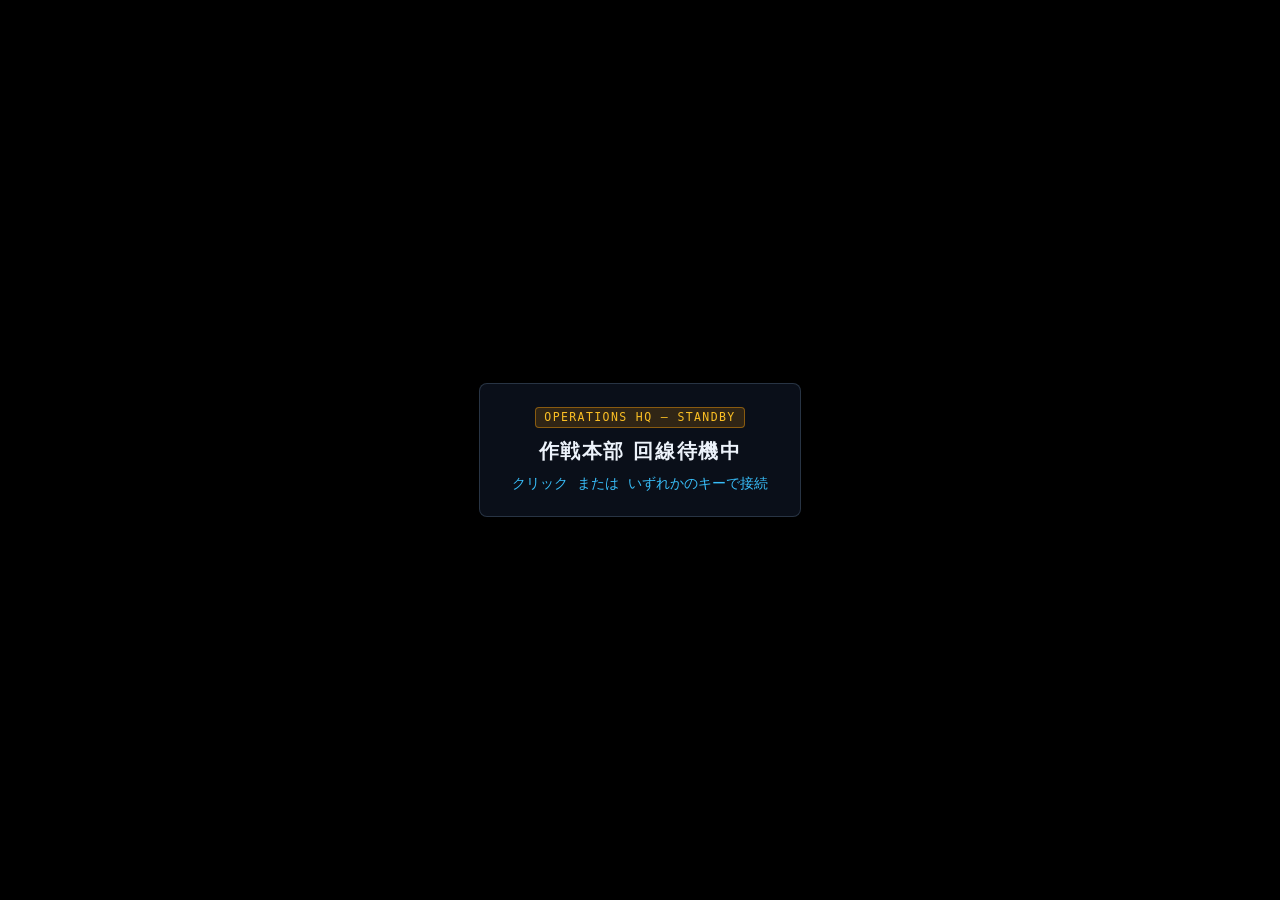
==== index.html @ 7e0dd16c "勲章の授与を惑星選択への割り込みに変更。作戦結果から勲章表示を外して総合評価をスコアのみにし、作戦完了後に戻った惑星選択で勲章授与の案内（大きな勲章・光の筋・ファンファーレ、初受章／最高評価の更新）を" ====
<!DOCTYPE html>
<html lang="ja">
<head>
  <meta charset="utf-8">
  <meta name="viewport" content="width=device-width, initial-scale=1.0, viewport-fit=cover, interactive-widget=resizes-content">
  <meta name="theme-color" content="#070b14">
  <meta name="mobile-web-app-capable" content="yes">
  <meta name="apple-mobile-web-app-capable" content="yes">
  <meta name="apple-mobile-web-app-status-bar-style" content="black-translucent">
  <meta name="apple-mobile-web-app-title" content="PLANET PANZER">
  <!-- Home-screen install: launches fullscreen + landscape (Android); no Safari bars on iPhone -->
  <link rel="manifest" href="manifest.webmanifest">
  <link rel="icon" href="icons/icon.svg" type="image/svg+xml">
  <link rel="apple-touch-icon" href="icons/apple-touch-icon.png">
  <title>PLANET PANZER — 2D惑星戦車バトル</title>
  <!-- order matters (later files win on equal specificity) -->
  <link rel="stylesheet" href="css/base.css">
  <link rel="stylesheet" href="css/overlays.css">
  <link rel="stylesheet" href="css/radio.css">
  <link rel="stylesheet" href="css/hud.css">
  <link rel="stylesheet" href="css/dialogs.css">
  <link rel="stylesheet" href="css/hudframe.css">
  <link rel="stylesheet" href="css/briefing.css">
  <link rel="stylesheet" href="css/sortieselect.css">
  <link rel="stylesheet" href="css/medal.css">
  <link rel="stylesheet" href="css/medalAward.css">
  <link rel="stylesheet" href="css/results.css">
  <link rel="stylesheet" href="css/depot.css">
  <link rel="stylesheet" href="css/tuning.css">
  <link rel="stylesheet" href="css/hqbackdrop.css">
  <!-- phones: on-screen controls + compact HUD / dialogs (last: overrides the rules above) -->
  <link rel="stylesheet" href="css/touch.css">
  <!-- shared helpers & data first: every later script reads them at load time -->
  <script src="js/util.js" defer></script>
  <script src="js/game/quality.js" defer></script>
  <script src="js/typewriter.js" defer></script>
  <script src="js/mioCall.js" defer></script>
  <script src="js/data/enemies.js" defer></script>
  <script src="js/data/tuning.js" defer></script>
  <script src="js/data/operations.js" defer></script>
  <script src="js/data/equipment.js" defer></script>
  <script src="js/audio.js" defer></script>
  <script src="js/bgm.js" defer></script>
  <script src="js/planet/planet.js" defer></script>
  <script src="js/planet/terrain.js" defer></script>
  <script src="js/planet/ground.js" defer></script>
  <script src="js/planet/sky.js" defer></script>
  <script src="js/planet/night.js" defer></script>
  <script src="js/planet/props.js" defer></script>
  <script src="js/planet/hq.js" defer></script>
  <script src="js/planet/zones.js" defer></script>
  <script src="js/planet/weather.js" defer></script>
  <script src="js/tank.js" defer></script>
  <script src="js/combat/combat.js" defer></script>
  <script src="js/combat/bases.js" defer></script>
  <script src="js/combat/weapons.js" defer></script>
  <script src="js/combat/enemyAI.js" defer></script>
  <script src="js/combat/effects.js" defer></script>
  <script src="js/combat/ice.js" defer></script>
  <script src="js/combat/city.js" defer></script>
  <script src="js/squad.js" defer></script>
  <script src="js/hudframe.js" defer></script>
  <script src="js/radio.js" defer></script>
  <script src="js/tuning.js" defer></script>
  <script src="js/tuningPanel.js" defer></script>
  <script src="js/loadout.js" defer></script>
  <script src="js/loadoutPanel.js" defer></script>
  <script src="js/depot.js" defer></script>
  <script src="js/tacticalMap.js" defer></script>
  <script src="js/hqBackdrop.js" defer></script>
  <script src="js/planetGlobe.js" defer></script>
  <script src="js/sortieSelect.js" defer></script>
  <script src="js/planetSelect.js" defer></script>
  <script src="js/medal.js" defer></script>
  <script src="js/medalAward.js" defer></script>
  <script src="js/campaign.js" defer></script>
  <script src="js/operationSelect.js" defer></script>
  <script src="js/briefing.js" defer></script>
  <script src="js/results.js" defer></script>
  <!-- the running game (js/game/) and its entry point -->
  <script src="js/game/fortIcon.js" defer></script>
  <script src="js/game/hqIcon.js" defer></script>
  <script src="js/game/input.js" defer></script>
  <script src="js/game/controls.js" defer></script>
  <script src="js/game/touchControls.js" defer></script>
  <script src="js/game/hazards.js" defer></script>
  <script src="js/game/mission.js" defer></script>
  <script src="js/game/hud.js" defer></script>
  <script src="js/game/radar.js" defer></script>
  <script src="js/game/render.js" defer></script>
  <script src="js/main.js" defer></script>
</head>
<body>
  <main class="game-viewport">
    <canvas id="game-canvas" aria-label="惑星戦車バトル 見下ろし2Dフィールド"></canvas>

    <!-- Damage / Low HP Screen Vignette -->
    <div id="damage-vignette" class="damage-vignette" aria-hidden="true"></div>

    <!-- Off-screen enemy directional indicators -->
    <div id="target-indicators" class="target-indicators" aria-hidden="true"></div>

    <!-- Top Tactical HUD -->
    <header class="hud-top">
      <!-- Top-left column: operation window with HP under it -->
      <div class="hud-top-left">
      <div class="hud-panel hud-mission">
        <div class="hud-title-row">
          <strong id="hud-objective">—</strong>
        </div>
        <div id="hud-goals" class="hud-goals"></div>
        <div class="hud-sub-row">
          <strong id="hud-clock" class="tabular-num">DAY 1 07:00</strong>
        </div>
        <div class="hud-sub-row">
          <span>小隊 <strong id="hud-squad" class="tabular-num">5/5</strong></span>
        </div>
        <div class="hud-sub-row">
          <span>座標 <strong id="hud-coords" class="tabular-num">X: 1200 / Y: 1200</strong></span>
        </div>
      </div>

      <div class="hud-panel hud-vital">
        <div class="stat-meter">
          <div class="meter-label">
            <span>車体装甲 (HP)</span>
            <strong id="hud-hp-text" class="tabular-num">120 / 120</strong>
          </div>
          <div class="meter-track">
            <div id="hud-hp-fill" class="meter-fill hp-fill"></div>
          </div>
        </div>
      </div>
      </div>

      <!-- Top-right column: resources/actions with the controls guide below -->
      <div class="hud-top-right">
      <div class="hud-panel hud-resources">
        <div class="scrap-display">
          <span class="scrap-icon" aria-hidden="true">⚙</span>
          <div>
            <div class="scrap-label">スクラップ</div>
            <strong id="hud-scrap" class="scrap-value tabular-num">0</strong>
          </div>
        </div>
        <div class="hud-actions">
          <button id="btn-control-mode" type="button" class="btn-hud" aria-pressed="false" title="操縦モード切替 (C)">
            🎮<span class="btn-label"> 戦車操縦</span> <kbd>C</kbd>
          </button>
          <button id="btn-mute" type="button" class="btn-hud" aria-pressed="false" title="音声オン/オフ (M)">
            🔊<span class="btn-label"> 音声</span>
          </button>
          <button id="btn-fullscreen" type="button" class="btn-hud" aria-pressed="false" title="全画面表示" aria-label="全画面表示" hidden>
            ⛶
          </button>
        </div>
      </div>

      <div class="hud-panel hud-controls-hint" aria-label="操作ガイド">
        <div id="hud-move-hint"><kbd>W</kbd><kbd>S</kbd> 前後進 / <kbd>A</kbd><kbd>D</kbd> 超信地旋回</div>
        <div><kbd>C</kbd> 操縦モード切替</div>
        <div><kbd>マウス</kbd> 360° 砲塔照準</div>
      </div>
      </div>
    </header>

    <!-- Boss Health Bar (hidden unless Boss active) -->
    <section id="boss-banner" class="boss-banner" hidden aria-live="polite">
      <div class="boss-title">⚠ PLANETARY DREADNOUGHT</div>
      <div class="meter-track boss-track">
        <div id="boss-hp-fill" class="meter-fill boss-fill"></div>
      </div>
    </section>

    <!-- Hold-the-area objective (hidden unless one is running) -->
    <section id="hold-banner" class="hold-banner" hidden aria-live="polite">
      <div id="hold-text" class="hold-title">封鎖中</div>
      <div class="meter-track hold-track">
        <div id="hold-fill" class="meter-fill hold-fill"></div>
      </div>
    </section>

    <!-- HQ operator radio: every on-screen report, typed out at upper centre by js/radio.js -->
    <section id="radio-panel" class="radio-panel has-hud-frame" aria-label="オペレーター無線">
      <div class="hud-frame" aria-hidden="true">
        <span class="bf-scan"></span>
        <span class="bf-edge bf-top"></span>
        <span class="bf-edge bf-right"></span>
        <span class="bf-edge bf-bottom"></span>
        <span class="bf-edge bf-left"></span>
        <span class="bf-corner bf-tl"></span>
        <span class="bf-corner bf-tr"></span>
        <span class="bf-corner bf-br"></span>
        <span class="bf-corner bf-bl"></span>
      </div>
      <div class="radio-avatar hud-boot" style="--boot-i: 0" aria-hidden="true">
        <svg viewBox="0 0 40 40">
          <circle cx="20" cy="17" r="8" fill="currentColor"/>
          <path d="M7 39c1-8 6-12 13-12s12 4 13 12Z" fill="currentColor"/>
          <path d="M10 18a10 10 0 0 1 20 0" fill="none" stroke="#fde68a" stroke-width="2.4"/>
          <rect x="8" y="16" width="4" height="7" rx="1.5" fill="#fde68a"/>
          <rect x="28" y="16" width="4" height="7" rx="1.5" fill="#fde68a"/>
          <path d="M30 22c0 4-3 6-7 6" fill="none" stroke="#fde68a" stroke-width="1.8"/>
        </svg>
      </div>
      <div class="radio-body hud-boot" style="--boot-i: 1">
        <div class="radio-header">
          <span class="radio-callsign">HQ</span>
          <span class="radio-name">オペレーター ミオ</span>
          <span class="radio-lock" aria-hidden="true">操作ロック中</span>
          <span class="radio-signal" aria-hidden="true"><i></i><i></i><i></i></span>
        </div>
        <p class="radio-text" aria-hidden="true"></p>
        <span class="radio-sr sr-only" aria-live="polite"></span>
      </div>
    </section>


    <!-- Bottom Radar HUD -->
    <footer class="hud-bottom">
      <div class="hud-panel hud-radar">
        <canvas id="radar-canvas" width="136" height="136" aria-label="自機周辺レーダー（半径1200）"></canvas>
        <div class="radar-caption">LOCAL RADAR 1200</div>
      </div>
    </footer>

    <!-- Phones / tablets: on-screen stick + buttons (js/game/touchControls.js, css/touch.css) -->
    <div id="touch-controls" class="touch-controls" hidden>
      <div id="touch-stick-zone" class="touch-stick-zone" aria-label="移動スティック">
        <div id="touch-stick" class="touch-stick" aria-hidden="true">
          <div id="touch-stick-knob" class="touch-stick-knob"></div>
        </div>
      </div>
      <div class="touch-buttons">
        <button type="button" class="touch-btn touch-btn-fire" data-touch="fire" aria-label="主砲発射">主砲</button>
      </div>
    </div>

  </main>

  <!-- Start Briefing Modal -->
  <dialog id="start-dialog" class="game-dialog start-dialog" aria-labelledby="start-title">
    <div class="dialog-shell">
      <div class="dialog-badge">PLANETARY ARMORED CORPS</div>
      <h1 id="start-title" class="dialog-main-title">PLANET PANZER</h1>
      <p class="dialog-lead">
        奥行きに惑星の地平線が広がり、上下左右がシームレスに繋がる戦場を2D戦車で駆け抜けろ！<br>
        惑星ごとの作戦は段階制。目標を達成して作戦本部へ帰還すると、次の段階の作戦が解放される。
      </p>
      <div class="briefing-grid">
        <div class="briefing-card">
          <h2>操縦 &amp; 砲撃</h2>
          <ul>
            <li><kbd>W</kbd><kbd>S</kbd>：前後進 ／ <kbd>A</kbd><kbd>D</kbd>：キャタピラ旋回</li>
            <li><kbd>C</kbd>：操縦モード切替（戦車操縦 ／ 押した方向移動）</li>
            <li><kbd>マウス移動</kbd>：360° 砲塔照準・ターゲット追従</li>
            <li><kbd>左クリック</kbd> / <kbd>Space</kbd>：主砲発射</li>
          </ul>
        </div>
        <div class="briefing-card">
          <h2>惑星マップ &amp; 補給</h2>
          <ul>
            <li>マップは上下・左右すべてループ連結（無限周回）</li>
            <li>ジャンプ台に勢いよく進入すると空中に跳躍する</li>
            <li>惑星ザハル＝3段階の作戦（侵食 → 決戦 → 斬首）。砂嵐・エンジン過熱・砂煙・蜃気楼に注意</li>
            <li>惑星ヴェルグ＝3段階の作戦（侵食 → 斬首 → 決戦）。吹雪・凍った湖・低温・極夜に注意。熱源センサーが頼り</li>
            <li>惑星カストラ＝3段階の作戦（準備 → 決戦 → 安定化）。高架の砲台・マンホールから現れる歩兵・即席爆弾・燃料タンクの誘爆・スモッグに注意。民間の建物を壊すと住民の協力度が下がり、最後の段階でゲリラが増える。歩兵は戦車で轢ける</li>
            <li>戦車はブリーフィングの「車両調整」で、レーダーチャートにポイントを配分して調整する（自機・僚機）</li>
            <li>作戦を終えると、練度（車両調整ポイントが増える）・自機の損耗・残った僚機・スクラップが次の作戦へ持ち越される。ブリーフィングの「装備・整備」で修理・補充と、惑星ごとの装備（2枠）を選ぶ</li>
            <li>制圧した拠点の白旗まわりの円に入るたびに補給・僚機補充メニューが開く（補給はここでのみ）</li>
            <li>敵・クレート破壊でスクラップ＆修理キット回収</li>
            <li>最大5両の小隊で出撃：僚機は敵接近で自動散開・交戦し、平時は楔形隊列に戻る</li>
            <li>敵拠点（砦マーク）に近づくと待機車両が出撃する</li>
            <li>拠点を制圧すると、散らばったアイテムを全回収する</li>
          </ul>
        </div>
      </div>
      <form method="dialog" class="dialog-footer-actions">
        <button id="btn-start-mode" type="button" class="btn-hud" aria-pressed="false">
          🎮 操縦: 戦車操縦
        </button>
        <button id="btn-deploy" value="deploy" class="btn-primary-lg" autofocus>
          出撃する (DEPLOY TANK)
        </button>
      </form>
    </div>
  </dialog>

  <!-- Backdrop of the pre-sortie windows (js/hqBackdrop.js): operations room behind the sortie
       select, full-screen tactical map of the planet behind the briefing -->
  <div id="hq-backdrop" class="hq-backdrop" data-mode="room" aria-hidden="true">
    <canvas class="hq-bd-layer hq-bd-room"></canvas>
    <canvas class="hq-bd-layer hq-bd-map"></canvas>
    <div class="hq-bd-caption">
      <span id="hq-bd-planet" class="hq-bd-caption-planet"></span>
      <span id="hq-bd-op" class="hq-bd-caption-op"></span>
    </div>
  </div>

  <!-- First-load "click to connect" screen: the browser keeps audio muted until the first click /
       key press, so the sortie select (and its BGM) waits for one (js/sortieSelect.js).
       Shown from the first paint so the page starts on a black screen; hidden by JS if not needed. -->
  <div id="audio-gate" class="audio-gate" role="status">
    <div class="audio-gate-panel">
      <div class="dialog-badge">OPERATIONS HQ — STANDBY</div>
      <p class="audio-gate-title">作戦本部 回線待機中</p>
      <p class="audio-gate-hint">
        <span class="only-pointer">クリック または いずれかのキーで接続</span>
        <span class="only-touch">画面をタップして接続</span>
      </p>
    </div>
  </div>

  <!-- Phones are landscape-only: while one is held upright (menus included) everything waits behind
       this screen (js/game/touchControls.js). Above the "click to connect" screen and the dialogs. -->
  <div id="rotate-notice" class="rotate-notice" role="alert" hidden>
    <div class="rotate-notice-icon" aria-hidden="true">
      <svg viewBox="0 0 64 64">
        <rect x="20" y="8" width="24" height="44" rx="4" fill="none" stroke="currentColor" stroke-width="3"/>
        <path d="M50 40a16 16 0 0 1-12 14" fill="none" stroke="#fbbf24" stroke-width="3" stroke-linecap="round"/>
        <path d="M36 50l2 4.5 4.5-2" fill="none" stroke="#fbbf24" stroke-width="3" stroke-linecap="round" stroke-linejoin="round"/>
      </svg>
    </div>
    <p class="rotate-notice-title">端末を横向きにしてください</p>
    <p class="rotate-notice-hint">このゲームは横向き専用です。横にすると再開します。</p>
  </div>

  <!-- Sortie select ①: planet select (cards built by js/planetSelect.js, flow in js/sortieSelect.js) -->
  <dialog id="planet-dialog" class="game-dialog sortie-dialog has-hud-frame" aria-labelledby="planet-title">
    <div class="hud-frame" aria-hidden="true">
      <span class="bf-scan"></span>
      <span class="bf-edge bf-top"></span>
      <span class="bf-edge bf-right"></span>
      <span class="bf-edge bf-bottom"></span>
      <span class="bf-edge bf-left"></span>
      <span class="bf-corner bf-tl"></span>
      <span class="bf-corner bf-tr"></span>
      <span class="bf-corner bf-br"></span>
      <span class="bf-corner bf-bl"></span>
    </div>
    <div class="dialog-shell sortie-shell">
      <header class="sortie-header hud-boot" style="--boot-i: 0">
        <div>
          <div class="dialog-badge">OPERATIONS HQ — PLANET SELECT</div>
          <h2 id="planet-title" class="briefing-title">惑星選択</h2>
        </div>
      </header>

      <div class="sortie-body hud-boot" style="--boot-i: 1">
        <div id="planet-list" class="planet-list" aria-label="惑星一覧"></div>
      </div>

      <!-- Mio's call floats at the centre of the screen until clicked (js/mioCall.js) -->
      <span class="briefing-mio-sr sr-only" aria-live="polite"></span>
      <div class="briefing-mio-layer" hidden>
      <div class="briefing-mio briefing-mio-float" tabindex="-1" role="button" aria-label="ミオの連絡（クリックで閉じる）">
        <div class="radio-avatar" aria-hidden="true">
          <svg viewBox="0 0 40 40">
            <circle cx="20" cy="17" r="8" fill="currentColor"/>
            <path d="M7 39c1-8 6-12 13-12s12 4 13 12Z" fill="currentColor"/>
            <path d="M10 18a10 10 0 0 1 20 0" fill="none" stroke="#fde68a" stroke-width="2.4"/>
            <rect x="8" y="16" width="4" height="7" rx="1.5" fill="#fde68a"/>
            <rect x="28" y="16" width="4" height="7" rx="1.5" fill="#fde68a"/>
            <path d="M30 22c0 4-3 6-7 6" fill="none" stroke="#fde68a" stroke-width="1.8"/>
          </svg>
        </div>
        <div class="briefing-mio-body">
          <div class="radio-header">
            <span class="radio-callsign">HQ</span>
            <span class="radio-name">オペレーター ミオ</span>
          </div>
          <p class="briefing-mio-text" aria-hidden="true"></p>
          <p class="briefing-mio-hint" aria-hidden="true">クリックで閉じる ▼</p>
        </div>
      </div>
      </div>
    </div>
  </dialog>

  <!-- Sortie select ②: operations on the picked planet (js/operationSelect.js), then the briefing -->
  <dialog id="operation-dialog" class="game-dialog sortie-dialog has-hud-frame" aria-labelledby="operation-title">
    <div class="hud-frame" aria-hidden="true">
      <span class="bf-scan"></span>
      <span class="bf-edge bf-top"></span>
      <span class="bf-edge bf-right"></span>
      <span class="bf-edge bf-bottom"></span>
      <span class="bf-edge bf-left"></span>
      <span class="bf-corner bf-tl"></span>
      <span class="bf-corner bf-tr"></span>
      <span class="bf-corner bf-br"></span>
      <span class="bf-corner bf-bl"></span>
    </div>
    <div class="dialog-shell sortie-shell">
      <header class="sortie-header hud-boot" style="--boot-i: 0">
        <div>
          <div class="dialog-badge">OPERATIONS HQ — SORTIE SELECT</div>
          <h2 id="operation-title" class="briefing-title">作戦選択</h2>
        </div>
      </header>

      <div class="sortie-body hud-boot" style="--boot-i: 1">
        <div id="operation-planet" class="operation-planet"></div>
        <div id="op-list" class="op-list" aria-label="作戦一覧"></div>
      </div>

      <!-- Mio's call floats at the centre of the screen until clicked (js/mioCall.js) -->
      <span class="briefing-mio-sr sr-only" aria-live="polite"></span>
      <div class="briefing-mio-layer" hidden>
      <div class="briefing-mio briefing-mio-float" tabindex="-1" role="button" aria-label="ミオの連絡（クリックで閉じる）">
        <div class="radio-avatar" aria-hidden="true">
          <svg viewBox="0 0 40 40">
            <circle cx="20" cy="17" r="8" fill="currentColor"/>
            <path d="M7 39c1-8 6-12 13-12s12 4 13 12Z" fill="currentColor"/>
            <path d="M10 18a10 10 0 0 1 20 0" fill="none" stroke="#fde68a" stroke-width="2.4"/>
            <rect x="8" y="16" width="4" height="7" rx="1.5" fill="#fde68a"/>
            <rect x="28" y="16" width="4" height="7" rx="1.5" fill="#fde68a"/>
            <path d="M30 22c0 4-3 6-7 6" fill="none" stroke="#fde68a" stroke-width="1.8"/>
          </svg>
        </div>
        <div class="briefing-mio-body">
          <div class="radio-header">
            <span class="radio-callsign">HQ</span>
            <span class="radio-name">オペレーター ミオ</span>
          </div>
          <p class="briefing-mio-text" aria-hidden="true"></p>
          <p class="briefing-mio-hint" aria-hidden="true">クリックで閉じる ▼</p>
        </div>
      </div>
      </div>

      <div class="dialog-footer-actions sortie-footer hud-boot" style="--boot-i: 3">
        <button type="button" id="operation-back" class="btn-hud">◀ 惑星選択に戻る <kbd>ESC</kbd></button>
      </div>
    </div>
  </dialog>

  <!-- Pre-operation briefing (contents built by js/briefing.js) -->
  <dialog id="briefing-dialog" class="game-dialog briefing-dialog has-hud-frame" aria-labelledby="briefing-title">
    <!-- Boot-up frame: corner brackets → edges draw → panel fills → contents appear -->
    <div class="hud-frame" aria-hidden="true">
      <span class="bf-scan"></span>
      <span class="bf-edge bf-top"></span>
      <span class="bf-edge bf-right"></span>
      <span class="bf-edge bf-bottom"></span>
      <span class="bf-edge bf-left"></span>
      <span class="bf-corner bf-tl"></span>
      <span class="bf-corner bf-tr"></span>
      <span class="bf-corner bf-br"></span>
      <span class="bf-corner bf-bl"></span>
    </div>
    <div class="dialog-shell briefing-shell">
      <header class="briefing-header hud-boot" style="--boot-i: 0">
        <div>
          <div class="dialog-badge">OPERATIONS HQ — BRIEFING</div>
          <h2 id="briefing-title" class="briefing-title">作戦本部 ブリーフィング</h2>
        </div>
        <nav class="briefing-steps" aria-label="ブリーフィング項目">
          <button type="button" class="briefing-step" aria-selected="true">① 司令書</button>
          <button type="button" class="briefing-step" aria-selected="false">② 司令内容</button>
          <button type="button" class="briefing-step" aria-selected="false">③ 車両調整</button>
          <button type="button" class="briefing-step" aria-selected="false">④ 装備・整備</button>
          <button type="button" class="briefing-step" aria-selected="false">⑤ 敵機情報</button>
          <button type="button" class="briefing-step" aria-selected="false">⑥ 地理情報</button>
        </nav>
      </header>

      <div class="briefing-main">
        <div class="briefing-map-wrap hud-boot" style="--boot-i: 1">
          <canvas id="briefing-map" aria-label="作戦区域マップ（拠点・地形）"></canvas>
          <div class="briefing-legend" aria-hidden="true">
            <span><i class="briefing-swatch is-fort"></i>敵拠点</span>
            <span><i class="briefing-swatch is-hq"></i>作戦本部</span>
            <span><i class="briefing-swatch is-own"></i>自軍小隊</span>
            <span><i class="briefing-swatch is-rock"></i>岩</span>
            <span><i class="briefing-swatch is-ramp"></i>ジャンプ台</span>
            <span><i class="briefing-swatch is-gully"></i>涸れ川</span>
          </div>
        </div>

        <div class="briefing-panels hud-boot" style="--boot-i: 2">
          <section class="briefing-panel">
            <h3>司令書 — 司令官より</h3>
            <article id="briefing-status" class="briefing-scenario"></article>
            <h4 id="briefing-power-head" class="briefing-subhead" hidden>両軍のパワーバランス</h4>
            <div id="briefing-power" class="briefing-power" hidden></div>
          </section>
          <section class="briefing-panel" hidden>
            <h3>司令内容</h3>
            <h4 class="briefing-subhead">作戦名・目標</h4>
            <div id="briefing-operation" class="briefing-kv-list"></div>
            <h4 class="briefing-subhead">戦術行動開始時刻</h4>
            <div id="briefing-time" class="briefing-time"></div>
            <h4 class="briefing-subhead">拠点の配置</h4>
            <table id="briefing-bases" class="briefing-table"></table>
            <p class="briefing-note">全拠点が最初から稼働しており、攻略の順番は自由。制圧した拠点では補給と僚機の補充ができる。</p>
            <p class="briefing-note">作戦本部（マップ中央）から出撃。全拠点を制圧した瞬間に作戦時間が確定し、作戦本部の円内まで自走で帰還すると作戦終了。</p>
          </section>
          <section class="briefing-panel" hidden>
            <h3>車両調整</h3>
            <p class="briefing-note tuning-lead">チャートの軸をタップ（クリック）／ドラッグ、または −／＋ で調整。合計ポイントは固定（上げるなら他を下げる）。出撃後は変更不可。</p>
            <div id="briefing-tuning" class="tuning-grid"></div>
          </section>
          <section class="briefing-panel" hidden>
            <h3>装備・整備</h3>
            <div id="briefing-loadout" class="loadout-grid"></div>
          </section>
          <section class="briefing-panel" hidden>
            <h3>敵機情報</h3>
            <div id="briefing-enemies" class="briefing-enemies"></div>
            <p class="briefing-note">敵は拠点で待機。拠点に約650まで近づくか、拠点の車両を攻撃すると警戒態勢となり出撃してくる。</p>
          </section>
          <section class="briefing-panel" hidden>
            <h3>地理情報</h3>
            <ul id="briefing-terrain" class="briefing-terrain"></ul>
          </section>
        </div>
      </div>

      <!-- Mio's call floats at the centre of the screen; a click shows the rest of the line while it
           is still typing, then dismisses it (js/mioCall.js) -->
      <span class="briefing-mio-sr sr-only" aria-live="polite"></span>
      <div class="briefing-mio-layer" hidden>
      <div class="briefing-mio briefing-mio-float" tabindex="-1" role="button" aria-label="ミオの連絡（クリックで閉じる）">
        <div class="radio-avatar" aria-hidden="true">
          <svg viewBox="0 0 40 40">
            <circle cx="20" cy="17" r="8" fill="currentColor"/>
            <path d="M7 39c1-8 6-12 13-12s12 4 13 12Z" fill="currentColor"/>
            <path d="M10 18a10 10 0 0 1 20 0" fill="none" stroke="#fde68a" stroke-width="2.4"/>
            <rect x="8" y="16" width="4" height="7" rx="1.5" fill="#fde68a"/>
            <rect x="28" y="16" width="4" height="7" rx="1.5" fill="#fde68a"/>
            <path d="M30 22c0 4-3 6-7 6" fill="none" stroke="#fde68a" stroke-width="1.8"/>
          </svg>
        </div>
        <div class="briefing-mio-body">
          <div class="radio-header">
            <span class="radio-callsign">HQ</span>
            <span class="radio-name">オペレーター ミオ</span>
          </div>
          <p class="briefing-mio-text" aria-hidden="true"></p>
          <p class="briefing-mio-hint" aria-hidden="true">クリックで閉じる ▼</p>
        </div>
      </div>
      </div>

      <form method="dialog" class="dialog-footer-actions hud-boot" style="--boot-i: 4">
        <button value="back" class="btn-hud briefing-back-select">◀ 作戦選択へ</button>
        <button type="button" id="briefing-prev" class="btn-hud">戻る</button>
        <button type="button" id="briefing-next" class="btn-hud btn-accent">次へ</button>
        <button value="start" class="btn-primary-lg">作戦開始</button>
      </form>
    </div>
  </dialog>

  <!-- Supply-depot menu: resupply + wingman reinforcement (js/depot.js) -->
  <dialog id="garage-dialog" class="game-dialog garage-dialog has-hud-frame" closedby="any" aria-labelledby="garage-title">
    <div class="hud-frame" aria-hidden="true">
      <span class="bf-scan"></span>
      <span class="bf-edge bf-top"></span>
      <span class="bf-edge bf-right"></span>
      <span class="bf-edge bf-bottom"></span>
      <span class="bf-edge bf-left"></span>
      <span class="bf-corner bf-tl"></span>
      <span class="bf-corner bf-tr"></span>
      <span class="bf-corner bf-br"></span>
      <span class="bf-corner bf-bl"></span>
    </div>
    <div class="dialog-shell garage-shell">
      <!-- Fixed header: scrap on hand stays visible while the cards below scroll -->
      <header class="dialog-header garage-header hud-boot" style="--boot-i: 0">
        <div>
          <div class="dialog-badge">FIELD SUPPLY DEPOT</div>
          <h2 id="garage-title">補給・僚機補充</h2>
        </div>
        <div class="garage-scrap-pill">
          <span>保有スクラップ:</span>
          <strong id="garage-scrap" class="tabular-num">0</strong>
        </div>
        <form method="dialog">
          <button type="submit" value="close" class="btn-close-dialog" aria-label="補給メニューを閉じる">
            ✕ 戦闘へ戻る <kbd>ESC</kbd>
          </button>
        </form>
      </header>

      <div class="garage-body">
        <div id="depot-grid" class="upgrade-grid hud-boot" style="--boot-i: 1"></div>
      </div>
    </div>
  </dialog>

  <!-- After-action report: shown when the whole area is secured (built by js/results.js) -->
  <dialog id="results-dialog" class="game-dialog results-dialog has-hud-frame" aria-labelledby="results-title">
    <div class="hud-frame" aria-hidden="true">
      <span class="bf-scan"></span>
      <span class="bf-edge bf-top"></span>
      <span class="bf-edge bf-right"></span>
      <span class="bf-edge bf-bottom"></span>
      <span class="bf-edge bf-left"></span>
      <span class="bf-corner bf-tl"></span>
      <span class="bf-corner bf-tr"></span>
      <span class="bf-corner bf-br"></span>
      <span class="bf-corner bf-bl"></span>
    </div>
    <div class="dialog-shell results-shell">
      <header class="results-header hud-boot" style="--boot-i: 0">
        <div>
          <div class="dialog-badge success">AFTER-ACTION REPORT</div>
          <h2 id="results-title" class="results-title">戦果レポート</h2>
        </div>
        <div class="results-rank-box" aria-label="総合評価">
          <span class="results-rank-label">総合評価</span>
          <strong id="results-score" class="results-rank">0</strong>
          <span class="results-score">SCORE</span>
        </div>
      </header>

      <div id="results-body" class="results-grid"></div>

      <!-- Mio's call floats at the centre of the screen until clicked (js/mioCall.js) -->
      <span class="briefing-mio-sr sr-only" aria-live="polite"></span>
      <div class="briefing-mio-layer" hidden>
      <div class="briefing-mio briefing-mio-float" tabindex="-1" role="button" aria-label="ミオの連絡（クリックで閉じる）">
        <div class="radio-avatar" aria-hidden="true">
          <svg viewBox="0 0 40 40">
            <circle cx="20" cy="17" r="8" fill="currentColor"/>
            <path d="M7 39c1-8 6-12 13-12s12 4 13 12Z" fill="currentColor"/>
            <path d="M10 18a10 10 0 0 1 20 0" fill="none" stroke="#fde68a" stroke-width="2.4"/>
            <rect x="8" y="16" width="4" height="7" rx="1.5" fill="#fde68a"/>
            <rect x="28" y="16" width="4" height="7" rx="1.5" fill="#fde68a"/>
            <path d="M30 22c0 4-3 6-7 6" fill="none" stroke="#fde68a" stroke-width="1.8"/>
          </svg>
        </div>
        <div class="briefing-mio-body">
          <div class="radio-header">
            <span class="radio-callsign">HQ</span>
            <span class="radio-name">オペレーター ミオ</span>
          </div>
          <p class="briefing-mio-text" aria-hidden="true"></p>
          <p class="briefing-mio-hint" aria-hidden="true">クリックで閉じる ▼</p>
        </div>
      </div>
      </div>

      <form method="dialog" class="dialog-footer-actions hud-boot" style="--boot-i: 7">
        <button value="restart" class="btn-primary-lg" autofocus>了解</button>
      </form>
    </div>
  </dialog>

  <!-- Game Over / Victory Summary Modal -->
  <dialog id="gameover-dialog" class="game-dialog gameover-dialog" aria-labelledby="gameover-title">
    <div class="dialog-shell">
      <div id="gameover-badge" class="dialog-badge danger">TANK DESTROYED</div>
      <h2 id="gameover-title" class="dialog-main-title">車体大破 — MISSION FAILED</h2>
      <p id="gameover-summary" class="dialog-lead"></p>
      <form method="dialog" class="dialog-footer-actions">
        <button id="btn-restart" value="restart" class="btn-primary-lg" autofocus>
          新車両で再出撃する
        </button>
      </form>
    </div>
  </dialog>
</body>
</html>
---- css/base.css ----
/* Base: colour/font tokens, reset, page & game canvas, shared bits (kbd, tabular numbers) */

:root {
  color-scheme: dark;
  --bg-space: #070b14;
  --panel-bg: rgb(13 20 33 / 0.78);
  --panel-border: rgb(148 180 218 / 0.22);
  --text-main: #edf3fb;
  --text-muted: #98abc4;
  --accent: #f59e0b;
  --accent-bright: #fbbf24;
  --accent-cyan: #38bdf8;
  --danger: #ef4444;
  --success: #22c55e;
  --font-ui: "Segoe UI", "Hiragino Kaku Gothic ProN", "Yu Gothic UI", system-ui, sans-serif;
  --font-mono: "Cascadia Mono", "Consolas", ui-monospace, monospace;
}

*,
*::before,
*::after {
  box-sizing: border-box;
}

html {
  /* phones turned sideways must not blow the text up (iOS) */
  -webkit-text-size-adjust: 100%;
  text-size-adjust: 100%;
}

html,
body {
  margin: 0;
  padding: 0;
  inline-size: 100%;
  block-size: 100dvb;
  background-color: var(--bg-space);
  color: var(--text-main);
  font-family: var(--font-ui);
  overflow: hidden;
  user-select: none;
}

.game-viewport {
  position: relative;
  inline-size: 100%;
  block-size: 100dvb;
}

#game-canvas {
  display: block;
  inline-size: 100%;
  block-size: 100%;
  cursor: crosshair;
  touch-action: none;
}

.tabular-num {
  font-family: var(--font-mono);
  font-variant-numeric: tabular-nums;
}

kbd {
  display: inline-block;
  padding-inline: 0.35rem;
  padding-block: 0.08rem;
  border-radius: 0.25rem;
  border: 1px solid rgb(255 255 255 / 0.22);
  background: rgb(255 255 255 / 0.08);
  font-family: var(--font-mono);
  font-size: 0.72rem;
  line-height: 1.25;
  color: var(--accent-bright);
}
---- css/overlays.css ----
/* In-game overlays on the canvas: damage vignette, off-screen enemy / compound markers, screen-reader-only text */

/* Damage vignette */
.damage-vignette {
  position: absolute;
  inset: 0;
  pointer-events: none;
  opacity: var(--damage-alpha, 0);
  background: radial-gradient(circle at center, transparent 52%, rgb(220 38 38 / 0.68) 100%);
  transition: opacity 140ms ease-out;
}

/* Off-screen enemy indicators */
.target-indicators {
  position: absolute;
  inset: 0;
  pointer-events: none;
  overflow: clip;
}

/* Placed by js/game/radar.js through the `translate` property (px from the top-left corner):
   moving a marker then needs no layout, the browser only shifts its layer */
.target-arrow {
  position: absolute;
  inset-block-start: 0;
  inset-inline-start: 0;
  will-change: translate;
  inline-size: 1.5rem;
  block-size: 1.5rem;
  transform: translate(-50%, -50%) rotate(var(--arrow-deg, 0deg));
  display: grid;
  place-items: center;
  color: #f87171;
  filter: drop-shadow(0 0 6px rgb(239 68 68 / 0.75));
  font-size: 1.05rem;
  font-weight: 800;
}

/* Off-screen fort marker toward an enemy compound (upright SVG icon) */
.target-arrow.is-base {
  inline-size: 1.9rem;
  block-size: 1.8rem;
  color: #ef4444;
  filter: drop-shadow(0 0 3px rgb(0 0 0 / 0.8)) drop-shadow(0 0 7px rgb(239 68 68 / 0.7));
}

.target-arrow.is-base svg {
  inline-size: 100%;
  block-size: 100%;
  overflow: visible;
}

.target-arrow.is-base.is-alerted {
  color: #f97316;
  animation: fort-alert-pulse 0.7s ease-in-out infinite alternate;
}

@keyframes fort-alert-pulse {
  from { transform: translate(-50%, -50%) scale(1); }
  to { transform: translate(-50%, -50%) scale(1.15); }
}

/* Off-screen marker toward the operations HQ (shown once the area is secured: the way home) */
.target-arrow.is-base.is-hq {
  inline-size: 2.1rem;
  block-size: 2.1rem;
  color: #38bdf8;
  filter: drop-shadow(0 0 3px rgb(0 0 0 / 0.8)) drop-shadow(0 0 8px rgb(56 189 248 / 0.85));
  animation: fort-alert-pulse 0.9s ease-in-out infinite alternate;
}

@media (prefers-reduced-motion: reduce) {
  .target-arrow.is-base.is-alerted,
  .target-arrow.is-base.is-hq { animation: none; }
}

.target-arrow.is-survey {
  color: #67e8f9;
}

.target-arrow.is-escort {
  color: #93c5fd;
}

.target-arrow.is-boss {
  color: #fbbf24;
  font-size: 1.35rem;
  filter: drop-shadow(0 0 10px rgb(245 158 11 / 0.9));
}

/* Visually hidden but available to screen readers */
.sr-only {
  position: absolute;
  inline-size: 1px;
  block-size: 1px;
  overflow: hidden;
  clip-path: inset(50%);
  white-space: nowrap;
}
---- css/radio.css ----
/* HQ operator radio panel (Mio's in-game reports) — js/radio.js */

/* HQ operator radio panel: all reports, bottom centre just above the weapon panel (1.5x size).
   Width leaves room for the radar on the right so the two never overlap. */
.radio-panel {
  position: absolute;
  inset-block-end: 7.2rem;
  inset-inline-start: 50%;
  z-index: 6;
  inline-size: min(51rem, max(20rem, calc(100vw - 22rem)));
  display: grid;
  grid-template-columns: auto 1fr;
  gap: 1.05rem;
  align-items: start;
  padding-block: 0.9rem;
  padding-inline: 1.05rem;
  background: rgb(11 18 30 / 0.88);
  border: 1px solid rgb(148 180 218 / 0.35);
  border-radius: 0.85rem;
  box-shadow: 0 10px 28px rgb(0 0 0 / 0.45);
  backdrop-filter: blur(8px);
  pointer-events: none;
  opacity: 0;
  transform: translate(-50%, 0.8rem);
  transition: opacity 0.28s ease, transform 0.28s ease;
}

/* No live blur on phones / small windows (see .hud-panel in hud.css); the panel is opaque enough */
@media (pointer: coarse), (max-width: 960px), (max-height: 560px) {
  .radio-panel {
    backdrop-filter: none;
    background: rgb(11 18 30 / 0.95);
  }
}

.radio-panel.has-hud-frame {
  --bt: 0.5; /* quicker boot-up than the dialogs: it pops up mid-battle */
}

.radio-panel.is-visible {
  opacity: 1;
  transform: translate(-50%, 0);
}

/* Appearing from hidden: no slide, the HUD frame draws itself instead */
.radio-panel.is-visible.is-booting {
  transition: none;
}

/* Shown while an area-secured report has the controls locked */
.radio-lock {
  display: none;
  font-family: var(--font-mono);
  font-size: 0.78rem;
  font-weight: 700;
  letter-spacing: 0.08em;
  padding-inline: 0.45rem;
  border-radius: 0.3rem;
  color: #fde68a;
  background: rgb(245 158 11 / 0.18);
  border: 1px solid rgb(245 158 11 / 0.55);
  animation: radio-caret 1.2s steps(1) infinite;
}

.radio-panel.is-locked .radio-lock {
  display: inline-block;
  margin-inline-start: auto;
}

.radio-panel.is-locked .radio-signal {
  margin-inline-start: 0;
}

.radio-avatar {
  inline-size: 3.9rem;
  block-size: 3.9rem;
  border-radius: 50%;
  overflow: hidden;
  display: grid;
  place-items: end center;
  color: #7dd3fc;
  background: radial-gradient(circle at 50% 35%, rgb(56 189 248 / 0.35), rgb(15 23 42 / 0.9));
  border: 1px solid rgb(56 189 248 / 0.55);
}

.radio-avatar svg {
  inline-size: 100%;
  block-size: 100%;
}

.radio-body {
  display: grid;
  gap: 0.38rem;
  min-inline-size: 0;
}

.radio-header {
  display: flex;
  align-items: center;
  gap: 0.68rem;
  font-size: 1.08rem;
  color: var(--text-muted);
}

.radio-callsign {
  font-family: var(--font-mono);
  font-weight: 700;
  letter-spacing: 0.1em;
  color: #0b111c;
  background: var(--accent-cyan);
  border-radius: 0.3rem;
  padding-inline: 0.45rem;
}

.radio-name {
  color: #bae6fd;
  font-weight: 600;
}

.radio-signal {
  margin-inline-start: auto;
  display: flex;
  align-items: flex-end;
  gap: 3px;
  block-size: 1.05rem;
}

.radio-signal i {
  display: block;
  inline-size: 4.5px;
  background: var(--accent-cyan);
  border-radius: 1.5px;
  animation: radio-signal 0.9s ease-in-out infinite;
}

.radio-signal i:nth-child(1) { block-size: 40%; }
.radio-signal i:nth-child(2) { block-size: 70%; animation-delay: 0.15s; }
.radio-signal i:nth-child(3) { block-size: 100%; animation-delay: 0.3s; }

@keyframes radio-signal {
  0%, 100% { opacity: 1; }
  50% { opacity: 0.35; }
}

.radio-text {
  margin: 0;
  font-size: 1.5rem;
  line-height: 1.55;
  color: var(--text-main);
  min-block-size: 1.6em;
}

/* Typing caret while a message is being transmitted */
.radio-panel.is-typing .radio-text::after {
  content: '▌';
  margin-inline-start: 1px;
  color: var(--accent-cyan);
  animation: radio-caret 0.6s steps(1) infinite;
}

@keyframes radio-caret {
  50% { opacity: 0; }
}

/* Short viewports: shrink the radio panel a little so it stays clear of the tank at screen centre */
@media (max-height: 560px) {
  .radio-panel {
    inline-size: min(40rem, max(18rem, calc(100vw - 22rem)));
    gap: 0.75rem;
    padding-block: 0.6rem;
    padding-inline: 0.75rem;
    inset-block-end: 6.6rem;
  }
  .radio-avatar { inline-size: 2.8rem; block-size: 2.8rem; }
  .radio-header { font-size: 0.85rem; }
  .radio-text { font-size: 1.1rem; }
}

@media (prefers-reduced-motion: reduce) {
  .radio-panel { transition: none; transform: translate(-50%, 0); }
  .radio-signal i,
  .radio-panel.is-typing .radio-text::after { animation: none; }
}
---- css/hud.css ----
/* HUD panels: status (top-left), HP (top-centre), resources & controls (top-right), radar (bottom-right) */

/* HUD Panels */
.hud-panel {
  background: var(--panel-bg);
  border: 1px solid var(--panel-border);
  border-radius: 0.6rem;
  backdrop-filter: blur(8px);
  box-shadow: 0 8px 24px rgb(0 0 0 / 0.4);
  padding-inline: 0.9rem;
  padding-block: 0.65rem;
}

/* Phones / tablets / small windows: no live blur behind the panels. The battlefield under them
   changes every frame, so the blur is recomputed every frame over most of a small screen — one of
   the most expensive things a phone GPU can be asked to do. A slightly denser panel instead. */
@media (pointer: coarse), (max-width: 960px), (max-height: 560px) {
  .hud-panel {
    backdrop-filter: none;
    background: rgb(13 20 33 / 0.9);
  }
}

.hud-top {
  position: absolute;
  inset-block-start: 0.85rem;
  inset-inline: 0.85rem;
  display: flex;
  flex-wrap: wrap;
  align-items: flex-start;
  justify-content: space-between;
  gap: 0.75rem;
  pointer-events: none;
}

.hud-top > * {
  pointer-events: auto;
}

/* Top-left column: operation window, HP panel under it (same width) */
.hud-top-left {
  display: flex;
  flex-direction: column;
  gap: 0.55rem;
  inline-size: 19rem;
  max-inline-size: 100%;
  pointer-events: none;
}

.hud-top-left > * {
  pointer-events: auto;
}

.hud-title-row {
  display: flex;
  flex-wrap: wrap;
  align-items: center;
  gap: 0.2rem 0.5rem;
  margin-block-end: 0.25rem;
}

.hud-sub-row {
  display: flex;
  flex-wrap: wrap;
  align-items: center;
  gap: 0.1rem 0.5rem;
  font-size: 0.82rem;
  color: var(--text-muted);
}

.hud-sub-row strong {
  color: var(--text-main);
}

.hud-vital {
  display: grid;
  gap: 0.45rem;
}

.stat-meter {
  display: grid;
  gap: 0.2rem;
}

.meter-label {
  display: flex;
  justify-content: space-between;
  font-size: 0.76rem;
  color: var(--text-muted);
}

.meter-label strong {
  color: var(--text-main);
}

.meter-track {
  inline-size: 100%;
  block-size: 0.55rem;
  border-radius: 999px;
  background: rgb(255 255 255 / 0.1);
  overflow: clip;
}

.meter-fill {
  inline-size: 100%;
  block-size: 100%;
  transform-origin: left center;
  transition: transform 80ms linear;
}

.hp-fill {
  transform: scaleX(var(--hp-ratio, 1));
  background: linear-gradient(90deg, hsl(var(--hp-hue, 130) 78% 42%), hsl(var(--hp-hue, 130) 85% 55%));
}

/* Top-right column: resources/actions panel with the controls guide underneath */
.hud-top-right {
  display: flex;
  flex-direction: column;
  align-items: flex-end;
  gap: 0.55rem;
  margin-inline-start: auto; /* stays on the right even if the top row wraps */
  pointer-events: none;
}

.hud-top-right > * {
  pointer-events: auto;
}

.hud-resources {
  display: flex;
  align-items: center;
  gap: 0.9rem;
}

.scrap-display {
  display: flex;
  align-items: center;
  gap: 0.5rem;
}

.scrap-icon {
  font-size: 1.45rem;
  color: var(--accent-bright);
  line-height: 1;
}

.scrap-label {
  font-size: 0.68rem;
  color: var(--text-muted);
}

.scrap-value {
  font-size: 1.15rem;
  color: var(--accent-bright);
}

.hud-actions {
  display: flex;
  gap: 0.45rem;
}

.btn-hud {
  appearance: none;
  border: 1px solid rgb(255 255 255 / 0.2);
  background: rgb(255 255 255 / 0.08);
  color: var(--text-main);
  padding-inline: 0.7rem;
  padding-block: 0.42rem;
  border-radius: 0.4rem;
  font-family: inherit;
  font-size: 0.8rem;
  font-weight: 600;
  cursor: pointer;
  display: inline-flex;
  align-items: center;
  gap: 0.35rem;
  transition: background-color 120ms ease, border-color 120ms ease, transform 80ms ease;
}

.btn-hud:hover {
  background: rgb(255 255 255 / 0.16);
}

.btn-hud:active {
  transform: translateY(1px);
}

.btn-hud.is-active {
  background: rgb(56 189 248 / 0.22);
  border-color: rgb(56 189 248 / 0.65);
  color: #e0f2fe;
}

.btn-hud.btn-accent {
  background: rgb(245 158 11 / 0.2);
  border-color: rgb(245 158 11 / 0.65);
  color: #fde68a;
}

.btn-hud.btn-accent:hover {
  background: rgb(245 158 11 / 0.34);
}

/* Boss Banner */
.boss-banner {
  position: absolute;
  inset-block-start: 5.5rem;
  inset-inline-start: 50%;
  transform: translateX(-50%);
  inline-size: min(92vw, 28rem);
  background: rgb(28 11 14 / 0.86);
  border: 1px solid rgb(239 68 68 / 0.65);
  border-radius: 0.5rem;
  padding-inline: 0.9rem;
  padding-block: 0.5rem;
  pointer-events: none;
  text-align: center;
}

.boss-title {
  font-size: 0.78rem;
  font-weight: 800;
  letter-spacing: 0.12em;
  color: #fca5a5;
  margin-block-end: 0.35rem;
}

.boss-track {
  block-size: 0.65rem;
}

.boss-fill {
  transform: scaleX(var(--boss-hp-ratio, 1));
  background: linear-gradient(90deg, #b91c1c, #f97316);
}

/* Objectives of the operation, one per line (js/game/hud.js) */
.hud-goals {
  white-space: pre-line;
  font-size: 0.74rem;
  line-height: 1.5;
  color: #e2e8f0;
  margin-block: 0.15rem 0.2rem;
}

.hud-goals:empty {
  display: none;
}

/* Hold-the-area banner (operation `hold`): same place as the boss banner */
.hold-banner {
  position: absolute;
  inset-block-start: 5.5rem;
  inset-inline-start: 50%;
  transform: translateX(-50%);
  inline-size: min(92vw, 26rem);
  background: rgb(30 22 6 / 0.86);
  border: 1px solid rgb(250 204 21 / 0.7);
  border-radius: 0.5rem;
  padding-inline: 0.9rem;
  padding-block: 0.5rem;
  pointer-events: none;
  text-align: center;
}

.hold-title {
  font-size: 0.82rem;
  font-weight: 800;
  letter-spacing: 0.06em;
  color: #fde68a;
  margin-block-end: 0.35rem;
}

.boss-banner:not([hidden]) ~ .hold-banner {
  inset-block-start: 9.2rem; /* both up (a boss joins a hold): the hold bar goes under the boss bar */
}

.hold-banner.is-outside {
  border-color: rgb(239 68 68 / 0.8);
}

.hold-banner.is-outside .hold-title {
  color: #fca5a5;
}

.hold-track {
  block-size: 0.55rem;
}

.hold-fill {
  transform: scaleX(var(--hold-ratio, 0));
  background: linear-gradient(90deg, #ca8a04, #fde047);
}

/* Bottom HUD: the radar on the right */
.hud-bottom {
  position: absolute;
  inset-block-end: 0.85rem;
  inset-inline: 0.85rem;
  display: flex;
  align-items: flex-end;
  justify-content: flex-end;
  gap: 0.75rem;
  pointer-events: none;
}

.hud-bottom > * {
  pointer-events: auto;
}

.hud-controls-hint {
  display: grid;
  grid-template-columns: repeat(2, auto);
  gap: 0.35rem 1rem;
  font-size: 0.74rem;
  color: var(--text-muted);
}

.hud-radar {
  display: grid;
  justify-items: center;
  gap: 0.25rem;
  padding: 0.5rem;
}

#radar-canvas {
  display: block;
  border-radius: 0.45rem;
  border: 1px solid rgb(56 189 248 / 0.4);
  background: linear-gradient(180deg, rgb(12 31 54 / 0.92), rgb(6 14 27 / 0.96));
}

.radar-caption {
  font-family: var(--font-mono);
  font-size: 0.64rem;
  letter-spacing: 0.1em;
  color: var(--accent-cyan);
}

@media (max-width: 960px) {
  .hud-controls-hint {
    display: none;
  }
}

/* While the player drives / fires the status panels and radar fade out so more of the
   battlefield shows; they fade back in after ~2 s without action (js/game/hud.js) */
.hud-top,
.hud-bottom {
  transition: opacity 0.45s ease-out;
}

.hud-concealed .hud-top,
.hud-concealed .hud-bottom {
  opacity: 0;
  transition-duration: 0.2s;
}

.hud-concealed .hud-top *,
.hud-concealed .hud-bottom * {
  pointer-events: none;
}
---- css/dialogs.css ----
/* Native modal dialogs: shared window shell, buttons, start & game-over dialogs */

/* Native Modal Dialogs */
dialog.game-dialog {
  margin: auto;
  padding: 0;
  border: 1px solid rgb(148 180 218 / 0.35);
  border-radius: 0.85rem;
  background: rgb(11 18 30 / 0.96);
  color: var(--text-main);
  max-inline-size: min(94dvw, 56rem);
  max-block-size: 90dvb;
  box-shadow: 0 24px 64px rgb(0 0 0 / 0.75);
}

dialog.game-dialog[open] {
  display: grid;
}

dialog.game-dialog:modal {
  overscroll-behavior: contain;
}

dialog.game-dialog::backdrop {
  background: rgb(3 7 15 / 0.72);
  backdrop-filter: blur(5px);
  overflow: hidden;
  overscroll-behavior: contain;
}

/* Phones / small windows: a full-screen blur over the animated scene behind a dialog is redone
   every frame; the dark tint alone does the job there */
@media (pointer: coarse), (max-width: 960px), (max-height: 560px) {
  dialog.game-dialog::backdrop {
    backdrop-filter: none;
  }
}

.dialog-shell {
  display: grid;
  gap: 1rem;
  padding: 1.4rem;
  overflow-y: auto;
  scrollbar-gutter: stable;
  overscroll-behavior: contain;
}

.dialog-badge {
  display: inline-block;
  justify-self: start;
  font-family: var(--font-mono);
  font-size: 0.72rem;
  letter-spacing: 0.12em;
  padding-inline: 0.5rem;
  padding-block: 0.18rem;
  border-radius: 0.25rem;
  background: rgb(245 158 11 / 0.16);
  border: 1px solid rgb(245 158 11 / 0.45);
  color: var(--accent-bright);
}

.dialog-badge.danger {
  background: rgb(239 68 68 / 0.18);
  border-color: rgb(239 68 68 / 0.55);
  color: #fca5a5;
}

.dialog-badge.success {
  background: rgb(34 197 94 / 0.16);
  border-color: rgb(34 197 94 / 0.5);
  color: #86efac;
}

.dialog-main-title {
  margin: 0;
  font-size: clamp(1.5rem, 3.2vw, 2.2rem);
  letter-spacing: 0.06em;
}

.dialog-lead {
  margin: 0;
  color: var(--text-muted);
  line-height: 1.6;
  font-size: 0.95rem;
}

.briefing-grid {
  display: grid;
  grid-template-columns: repeat(auto-fit, minmax(15rem, 1fr));
  gap: 0.85rem;
}

.briefing-card {
  background: rgb(255 255 255 / 0.04);
  border: 1px solid rgb(255 255 255 / 0.1);
  border-radius: 0.55rem;
  padding: 0.9rem;
}

.briefing-card h2 {
  margin: 0 0 0.5rem;
  font-size: 0.95rem;
  color: var(--accent-cyan);
}

.briefing-card ul {
  margin: 0;
  padding-inline-start: 1.1rem;
  display: grid;
  gap: 0.35rem;
  font-size: 0.85rem;
  color: var(--text-muted);
}

.dialog-footer-actions {
  display: flex;
  justify-content: flex-end;
  gap: 0.75rem;
}

.btn-primary-lg {
  appearance: none;
  border: 1px solid var(--accent-bright);
  background: linear-gradient(135deg, #d97706, #f59e0b);
  color: #0b111c;
  font-family: inherit;
  font-size: 1rem;
  font-weight: 800;
  letter-spacing: 0.05em;
  padding-inline: 1.6rem;
  padding-block: 0.75rem;
  border-radius: 0.5rem;
  cursor: pointer;
  transition: filter 120ms ease, transform 80ms ease;
}

.btn-primary-lg:hover {
  filter: brightness(1.1);
}

.btn-primary-lg:active {
  transform: translateY(1px);
}
---- css/hudframe.css ----
/* HUD window frame: boot-up / closing sequences for the briefing, report and radio — js/hudframe.js */

/* ---- HUD window frame + boot-up sequence (briefing, after-action report, Mio's radio) -------
   Markup: a `.has-hud-frame` window holding a `.hud-frame` overlay; contents to reveal get
   `.hud-boot` with `--boot-i` (0, 1, 2… = reveal order). Add `.is-booting` to play the sequence:
   0.00s corner brackets blink in → 0.15s edges draw around the window → 0.55s the panel fills
   with a scan sweep → 0.80s~ the contents wipe in one after another.
   `--bt` scales every timing (1 = dialogs; the in-game radio uses a quicker 0.5). */
.has-hud-frame {
  --bt: 1;
}

dialog.has-hud-frame[open] {
  grid-template-rows: minmax(0, 1fr); /* the shell scrolls, so the frame always hugs the window */
}

.hud-frame {
  position: absolute;
  inset: 0;
  z-index: 2;
  pointer-events: none;
  overflow: hidden;
  border-radius: inherit;
}

.bf-edge {
  position: absolute;
  background: var(--accent-cyan);
  box-shadow: 0 0 6px rgb(56 189 248 / 0.9), 0 0 16px rgb(56 189 248 / 0.5);
  opacity: 0.3;
}

.bf-top,
.bf-bottom {
  inset-inline: 0;
  block-size: 2px;
}

.bf-left,
.bf-right {
  inset-block: 0;
  inline-size: 2px;
}

.bf-top { inset-block-start: 0; transform-origin: left center; }
.bf-bottom { inset-block-end: 0; transform-origin: right center; }
.bf-right { inset-inline-end: 0; transform-origin: center top; }
.bf-left { inset-inline-start: 0; transform-origin: center bottom; }

.bf-corner {
  position: absolute;
  inline-size: 1.1rem;
  block-size: 1.1rem;
  border: 2px solid var(--accent-cyan);
  filter: drop-shadow(0 0 4px rgb(56 189 248 / 0.8));
  opacity: 0.85;
}

.bf-tl { inset-block-start: 0.45rem; inset-inline-start: 0.45rem; border-inline-end: 0; border-block-end: 0; }
.bf-tr { inset-block-start: 0.45rem; inset-inline-end: 0.45rem; border-inline-start: 0; border-block-end: 0; }
.bf-br { inset-block-end: 0.45rem; inset-inline-end: 0.45rem; border-inline-start: 0; border-block-start: 0; }
.bf-bl { inset-block-end: 0.45rem; inset-inline-start: 0.45rem; border-inline-end: 0; border-block-start: 0; }

.bf-scan {
  position: absolute;
  inset-inline: 0;
  inset-block-start: 0;
  block-size: 35%;
  background: linear-gradient(to bottom,
    rgb(56 189 248 / 0) 0%,
    rgb(56 189 248 / 0.1) 80%,
    rgb(125 211 252 / 0.55) 99%,
    rgb(56 189 248 / 0) 100%);
  opacity: 0;
}

.has-hud-frame.is-booting {
  animation: bf-panel-fill calc(0.45s * var(--bt)) ease-out calc(0.55s * var(--bt)) both;
}

dialog.has-hud-frame.is-booting::backdrop {
  animation: bf-fade-in 0.3s ease-out both;
}

.is-booting .bf-corner {
  --cd: 0s;
  animation:
    bf-corner-in calc(0.32s * var(--bt)) steps(1, end) calc(var(--cd) * var(--bt)) both,
    bf-corner-settle calc(0.25s * var(--bt)) ease-out calc((var(--cd) + 0.32s) * var(--bt)) both;
}

.is-booting .bf-tr { --cd: 0.04s; }
.is-booting .bf-br { --cd: 0.08s; }
.is-booting .bf-bl { --cd: 0.12s; }

.is-booting .bf-top,
.is-booting .bf-bottom {
  animation:
    bf-draw-x calc(0.4s * var(--bt)) cubic-bezier(0.7, 0, 0.2, 1) calc(0.15s * var(--bt)) both,
    bf-edge-settle calc(0.6s * var(--bt)) ease-out calc(1s * var(--bt)) both;
}

.is-booting .bf-left,
.is-booting .bf-right {
  animation:
    bf-draw-y calc(0.32s * var(--bt)) cubic-bezier(0.7, 0, 0.2, 1) calc(0.3s * var(--bt)) both,
    bf-edge-settle calc(0.6s * var(--bt)) ease-out calc(1s * var(--bt)) both;
}

.is-booting .bf-scan {
  animation: bf-scan calc(0.6s * var(--bt)) cubic-bezier(0.4, 0, 0.6, 1) calc(0.55s * var(--bt)) both;
}

.is-booting .hud-boot {
  animation: bf-content-in calc(0.5s * var(--bt)) cubic-bezier(0.2, 0.7, 0.2, 1)
    calc((0.8s + var(--boot-i, 0) * 0.11s) * var(--bt)) both;
}

@keyframes bf-fade-in {
  from { opacity: 0; }
}

@keyframes bf-panel-fill {
  from {
    background-color: rgb(11 18 30 / 0);
    border-color: rgb(148 180 218 / 0);
    box-shadow: none;
  }
}

@keyframes bf-corner-in {
  0% { opacity: 0; }
  20% { opacity: 1; }
  40% { opacity: 0.15; }
  60% { opacity: 1; }
  80% { opacity: 0.3; }
  100% { opacity: 1; }
}

@keyframes bf-corner-settle {
  to { opacity: 0.85; }
}

@keyframes bf-draw-x {
  from { transform: scaleX(0); opacity: 1; }
  to { transform: scaleX(1); opacity: 1; }
}

@keyframes bf-draw-y {
  from { transform: scaleY(0); opacity: 1; }
  to { transform: scaleY(1); opacity: 1; }
}

@keyframes bf-edge-settle {
  from { opacity: 1; }
  to { opacity: 0.3; }
}

@keyframes bf-scan {
  0% { opacity: 1; transform: translateY(-100%); }
  85% { opacity: 1; }
  100% { opacity: 0; transform: translateY(290%); }
}

@keyframes bf-content-in {
  0% {
    opacity: 0;
    transform: translateY(0.4rem);
    clip-path: inset(-1rem 100% -1rem -1rem);
  }
  45% { opacity: 1; }
  60% { opacity: 0.45; }
  75% { opacity: 1; }
  100% {
    opacity: 1;
    transform: none;
    clip-path: inset(-1rem -1rem -1rem -1rem);
  }
}

/* Closing sequence (`.is-closing`, the boot-up in reverse; 0.7s at --bt 1 = HudFrame.CLOSE_MS):
   0.00s contents flicker and wipe out → 0.15s scan sweeps up → 0.20s panel empties →
   0.30s edges retract → 0.50s corner brackets blink out → 0.70s hidden. */
.has-hud-frame.is-closing {
  animation:
    bf-panel-unfill calc(0.22s * var(--bt)) ease-in calc(0.2s * var(--bt)) forwards,
    bf-hide 1ms linear calc(0.69s * var(--bt)) forwards;
}

dialog.has-hud-frame.is-closing::backdrop {
  animation: bf-fade-out calc(0.7s * var(--bt)) ease-in forwards;
}

.is-closing .hud-boot {
  animation: bf-content-out calc(0.24s * var(--bt)) ease-in calc(var(--boot-i, 0) * 0.025s * var(--bt)) forwards;
}

.is-closing .result-card {
  animation: bf-content-out 0.24s ease-in calc(var(--i, 0) * 15ms) forwards;
}

.is-closing .bf-scan {
  animation: bf-scan-up calc(0.3s * var(--bt)) cubic-bezier(0.4, 0, 0.6, 1) calc(0.15s * var(--bt)) both;
}

.is-closing .bf-top,
.is-closing .bf-bottom {
  animation: bf-undraw-x calc(0.25s * var(--bt)) cubic-bezier(0.7, 0, 0.2, 1) calc(0.3s * var(--bt)) both;
}

.is-closing .bf-left,
.is-closing .bf-right {
  animation: bf-undraw-y calc(0.2s * var(--bt)) cubic-bezier(0.7, 0, 0.2, 1) calc(0.3s * var(--bt)) both;
}

.is-closing .bf-corner {
  animation: bf-corner-out calc(0.2s * var(--bt)) steps(1, end) calc(0.5s * var(--bt)) both;
}

@keyframes bf-fade-out {
  to { opacity: 0; }
}

@keyframes bf-hide {
  to { opacity: 0; }
}

@keyframes bf-panel-unfill {
  to {
    background-color: rgb(11 18 30 / 0);
    border-color: rgb(148 180 218 / 0);
    box-shadow: none;
  }
}

@keyframes bf-content-out {
  0% { opacity: 1; clip-path: inset(-1rem -1rem -1rem -1rem); }
  25% { opacity: 0.35; }
  40% { opacity: 1; }
  100% { opacity: 0; clip-path: inset(-1rem -1rem -1rem 100%); }
}

@keyframes bf-scan-up {
  /* flipped so the bright leading line is on top while sweeping upward */
  0% { opacity: 0; transform: translateY(290%) scaleY(-1); }
  15% { opacity: 1; }
  100% { opacity: 0; transform: translateY(-100%) scaleY(-1); }
}

@keyframes bf-undraw-x {
  from { transform: scaleX(1); opacity: 1; }
  to { transform: scaleX(0); opacity: 1; }
}

@keyframes bf-undraw-y {
  from { transform: scaleY(1); opacity: 1; }
  to { transform: scaleY(0); opacity: 1; }
}

@keyframes bf-corner-out {
  0% { opacity: 1; }
  25% { opacity: 0.15; }
  50% { opacity: 1; }
  75% { opacity: 0.1; }
  100% { opacity: 0; }
}
---- css/briefing.css ----
/* Pre-operation briefing scene — js/briefing.js */

/* ---------------------------------------------------------------- Briefing scene */
dialog.briefing-dialog {
  max-inline-size: min(96dvw, 72rem);
  inline-size: min(96dvw, 72rem);
  overflow: auto;
}

.briefing-shell {
  gap: 0.9rem;
}

.briefing-header {
  display: flex;
  flex-wrap: wrap;
  align-items: flex-end;
  justify-content: space-between;
  gap: 0.75rem;
}

.briefing-title {
  margin: 0.3rem 0 0;
  font-size: clamp(1.25rem, 2.4vw, 1.7rem);
  letter-spacing: 0.05em;
}

.briefing-steps {
  display: flex;
  flex-wrap: wrap;
  gap: 0.35rem;
}

.briefing-step {
  appearance: none;
  font: inherit;
  font-size: 0.82rem;
  padding-block: 0.35rem;
  padding-inline: 0.7rem;
  border-radius: 999px;
  border: 1px solid rgb(148 180 218 / 0.3);
  background: rgb(255 255 255 / 0.04);
  color: var(--text-muted);
  cursor: pointer;
}

.briefing-step:hover {
  color: var(--text-main);
}

.briefing-step.is-active {
  background: rgb(56 189 248 / 0.2);
  border-color: rgb(56 189 248 / 0.7);
  color: #e0f2fe;
}

.briefing-main {
  display: grid;
  grid-template-columns: minmax(16rem, 26rem) 1fr;
  gap: 1rem;
  align-items: start;
}

@media (max-width: 860px) {
  .briefing-main {
    grid-template-columns: 1fr;
  }
}

.briefing-map-wrap {
  display: grid;
  gap: 0.4rem;
}

/* Steps other than ⑤ 地理情報: no map, the panel takes the whole width
   (two classes so it also wins over the landscape-phone layout in css/touch.css) */
.briefing-main.is-no-map {
  grid-template-columns: minmax(0, 1fr);
}

.briefing-map-wrap[hidden] {
  display: none;
}

#briefing-map {
  inline-size: 100%;
  aspect-ratio: 1;
  display: block;
  border-radius: 0.5rem;
}

.briefing-legend {
  display: flex;
  flex-wrap: wrap;
  gap: 0.3rem 0.8rem;
  font-size: 0.74rem;
  color: var(--text-muted);
}

.briefing-legend span {
  display: inline-flex;
  align-items: center;
  gap: 0.3rem;
}

.briefing-swatch {
  display: inline-block;
  inline-size: 0.8rem;
  block-size: 0.8rem;
  border-radius: 0.2rem;
  flex: none;
}

.briefing-swatch.is-fort { background: #ef4444; }
.briefing-swatch.is-hq { background: rgb(56 189 248 / 0.25); border: 2px solid #7dd3fc; border-radius: 0.15rem; }
.briefing-swatch.is-own { background: #38bdf8; clip-path: polygon(50% 0, 100% 100%, 0 100%); }
.briefing-swatch.is-rock { background: #8b7d6b; }
.briefing-swatch.is-ramp { border: 2px solid #38bdf8; border-radius: 50%; }
.briefing-swatch.is-gully { background: #2a1d12; block-size: 0.3rem; }
.briefing-swatch.is-hardpan { background: rgb(214 190 150 / 0.6); border-radius: 50%; }
.briefing-swatch.is-wrap { border: 2px dashed #fde68a; }
.briefing-swatch.is-smog { background: linear-gradient(180deg, #70664e, #b0c480); }
.briefing-swatch.is-civil { background: #d6b48a; border: 2px solid #c69a6c; }
.briefing-swatch.is-industry { background: #6b6560; }
.briefing-swatch.is-fuel { background: #dc2626; border-radius: 50%; }
.briefing-swatch.is-highway { background: #3f3d3c; block-size: 0.45rem; }
.briefing-swatch.is-factory { background: #464442; border: 2px dashed #eab308; }
.briefing-swatch.is-escort { background: #93c5fd; clip-path: polygon(50% 0, 100% 50%, 50% 100%, 0 50%); }
.briefing-swatch.is-turret { background: #52525b; border: 2px solid #facc15; border-radius: 50%; }
.briefing-swatch.is-tunnel { background: #4b4743; border: 2px solid #1c1917; border-radius: 50%; }
.briefing-swatch.is-ied { background: radial-gradient(circle, #fecaca 0 25%, #ef4444 45%, transparent 70%); }
.briefing-swatch.is-storm { background: linear-gradient(135deg, #ba8c58, #e8c896); }
.briefing-swatch.is-heat { background: linear-gradient(90deg, #f59e0b, #ef4444); }
.briefing-swatch.is-dust { background: rgb(168 162 158 / 0.8); border-radius: 50%; }
.briefing-swatch.is-mirage { background: repeating-linear-gradient(0deg, #fde68a 0 2px, transparent 2px 4px); }
.briefing-swatch.is-range { border: 2px solid #f87171; border-radius: 50%; }
.briefing-swatch.is-salt { background: #ece8dc; }
.briefing-swatch.is-city { background: #c4a87c; box-shadow: inset 0 0 0 2px #8a6e48; }
.briefing-swatch.is-hold { border: 2px dashed #fde047; border-radius: 50%; }
.briefing-swatch.is-blizzard { background: linear-gradient(135deg, #cbd5e1, #f8fafc); }
.briefing-swatch.is-night { background: #0f172a; box-shadow: inset 0 0 0 2px #475569; }
.briefing-swatch.is-thermal { background: radial-gradient(circle, #fef08a, #f97316 60%, #dc2626); border-radius: 50%; }
.briefing-swatch.is-cold { background: #7dd3fc; }
.briefing-swatch.is-lake { background: #9fd0ee; border-radius: 50%; }
.briefing-swatch.is-thin { background: #2c5a85; border-radius: 50%; }
.briefing-swatch.is-survey { background: #67e8f9; clip-path: polygon(50% 0, 100% 50%, 50% 100%, 0 50%); }
.briefing-swatch.is-feint { border: 2px solid #f97316; }
.briefing-swatch.is-ammo { background: #fbbf24; border-radius: 0.4rem 0.4rem 0.1rem 0.1rem; }
.briefing-swatch.is-nosupply { border: 2px solid #f87171; background: linear-gradient(45deg, transparent 45%, #f87171 45% 55%, transparent 55%); }

.briefing-panels {
  min-inline-size: 0;
}

.briefing-panel h3 {
  margin: 0 0 0.6rem;
  font-size: 1.05rem;
  color: var(--accent-bright);
  letter-spacing: 0.05em;
}

/* 戦略状況 = scenario: the general's morale-raising overview (pre-head / catch / deck / lead / signature) */
.briefing-scenario {
  display: grid;
  gap: 0.7rem;
  padding-block: 1rem;
  padding-inline: 1.1rem;
  border-radius: 0.55rem;
  background:
    linear-gradient(135deg, rgb(245 158 11 / 0.1), rgb(15 23 42 / 0) 55%),
    rgb(255 255 255 / 0.03);
  border: 1px solid rgb(245 158 11 / 0.28);
  border-inline-start: 4px solid var(--accent-bright);
}

.scenario-prehead {
  margin: 0;
  font-size: 0.8rem;
  font-weight: 700;
  letter-spacing: 0.12em;
  color: #7dd3fc;
}

.scenario-catch {
  margin: 0;
  font-size: clamp(1.35rem, 2.6vw, 1.85rem);
  font-weight: 900;
  line-height: 1.35;
  letter-spacing: 0.03em;
  color: #fde68a;
  text-shadow: 0 0 18px rgb(245 158 11 / 0.35);
}

.scenario-deck {
  margin: 0;
  font-size: 1.02rem;
  font-weight: 600;
  line-height: 1.7;
  color: var(--text-main);
}

.scenario-lead {
  margin: 0;
  font-size: 0.92rem;
  line-height: 1.85;
  color: #cbd5e1;
}

.scenario-sign {
  margin: 0.2rem 0 0;
  justify-self: end;
  font-size: 0.85rem;
  font-weight: 700;
  color: var(--accent-bright);
  letter-spacing: 0.05em;
}

/* Power balance of both armies (戦略状況) */
.briefing-power {
  display: grid;
  gap: 0.55rem;
}

.power-ratio {
  margin: 0;
  font-size: 1.05rem;
  font-weight: 800;
  color: var(--text-main);
  letter-spacing: 0.04em;
}

.power-bar {
  display: flex;
  block-size: 1.6rem;
  border-radius: 999px;
  overflow: hidden;
  border: 1px solid rgb(148 180 218 / 0.35);
  font-size: 0.76rem;
  font-weight: 700;
}

.power-seg {
  display: flex;
  align-items: center;
  padding-inline: 0.6rem;
  white-space: nowrap;
  min-inline-size: 0;
}

.power-seg.is-ours {
  background: linear-gradient(90deg, #0369a1, #38bdf8);
  color: #f0f9ff;
}

.power-seg.is-enemy {
  justify-content: flex-end;
  background: linear-gradient(90deg, #b91c1c, #7f1d1d);
  color: #fee2e2;
}

.power-cols {
  display: grid;
  grid-template-columns: 1fr 1fr;
  gap: 0.5rem;
}

@media (max-width: 640px) {
  .power-cols { grid-template-columns: 1fr; }
}

.power-side {
  display: grid;
  gap: 0.25rem;
  padding: 0.55rem 0.7rem;
  border-radius: 0.45rem;
}

.power-side.is-ours {
  background: rgb(56 189 248 / 0.08);
  border: 1px solid rgb(56 189 248 / 0.3);
}

.power-side.is-enemy {
  background: rgb(239 68 68 / 0.08);
  border: 1px solid rgb(239 68 68 / 0.3);
}

.power-side h5 {
  margin: 0 0 0.15rem;
  font-size: 0.85rem;
}

.power-side.is-ours h5 { color: #7dd3fc; }
.power-side.is-enemy h5 { color: #fca5a5; }

.power-row {
  margin: 0;
  display: grid;
  grid-template-columns: 2.6rem 1fr;
  gap: 0.4rem;
  font-size: 0.8rem;
  line-height: 1.5;
}

.power-row > span:first-child {
  color: var(--text-muted);
}

.power-comment {
  margin: 0;
  font-size: 0.92rem;
  line-height: 1.8;
  color: #e2e8f0;
}

.briefing-power .scenario-sign {
  justify-self: end;
}

/* Sub-sections inside a briefing step (e.g. 戦術情報: start time, then the compounds) */
.briefing-subhead {
  margin: 0.9rem 0 0.45rem;
  font-size: 0.86rem;
  color: #7dd3fc;
  letter-spacing: 0.05em;
  padding-block-end: 0.2rem;
  border-block-end: 1px solid rgb(56 189 248 / 0.25);
}

.briefing-panel h3 + .briefing-subhead {
  margin-block-start: 0;
}

.briefing-kv-list {
  display: grid;
  gap: 0.35rem;
}

.briefing-kv {
  display: grid;
  grid-template-columns: 9.5rem 1fr;
  gap: 0.6rem;
  padding-block: 0.35rem;
  padding-inline: 0.6rem;
  border-radius: 0.4rem;
  background: rgb(255 255 255 / 0.04);
  font-size: 0.88rem;
}

.briefing-kv > span:first-child {
  color: var(--text-muted);
}

.briefing-kv .is-strong {
  color: #fde68a;
}

.briefing-table {
  inline-size: 100%;
  border-collapse: collapse;
  font-size: 0.86rem;
  margin-block: 0.4rem;
}

.briefing-table th,
.briefing-table td {
  text-align: start;
  padding-block: 0.35rem;
  padding-inline: 0.5rem;
  border-block-end: 1px solid rgb(148 180 218 / 0.15);
}

.briefing-table th {
  color: var(--text-muted);
  font-weight: 600;
  font-size: 0.78rem;
}

.briefing-note {
  margin: 0.5rem 0 0;
  font-size: 0.82rem;
  color: var(--text-muted);
  line-height: 1.55;
}

.briefing-enemies {
  display: grid;
  gap: 0.45rem;
}

.briefing-enemy {
  display: grid;
  grid-template-columns: auto 1fr;
  gap: 0.7rem;
  align-items: center;
  padding: 0.45rem 0.6rem;
  border-radius: 0.45rem;
  background: rgb(239 68 68 / 0.06);
  border: 1px solid rgb(239 68 68 / 0.22);
}

.briefing-enemy-icon {
  inline-size: 68px;
  block-size: 68px;
  border-radius: 0.4rem;
  background: rgb(58 48 39 / 0.9);
}

.briefing-enemy-body h4 {
  margin: 0;
  font-size: 0.95rem;
}

.briefing-enemy-stats {
  margin: 0.15rem 0;
  font-size: 0.8rem;
  color: #fca5a5;
  font-variant-numeric: tabular-nums;
}

.briefing-enemy-role {
  margin: 0;
  font-size: 0.8rem;
  color: var(--text-muted);
  line-height: 1.45;
}

.briefing-terrain {
  margin: 0;
  padding: 0;
  list-style: none;
  display: grid;
  gap: 0.4rem;
}

.briefing-terrain-item {
  display: grid;
  grid-template-columns: auto 10rem 1fr;
  align-items: center;
  gap: 0.6rem;
  padding: 0.45rem 0.6rem;
  border-radius: 0.4rem;
  background: rgb(255 255 255 / 0.04);
  font-size: 0.86rem;
}

.briefing-terrain-item > span:last-child {
  color: var(--text-muted);
}

.briefing-time {
  display: grid;
  gap: 0.45rem;
}

.briefing-time-main {
  margin: 0;
  font-size: 1.5rem;
  font-weight: 800;
  color: #fde68a;
  letter-spacing: 0.06em;
}

/* 24h day/night band (matches the sky keyframes: night, dawn ~6h, day, dusk ~18h, night) */
.briefing-daybar {
  position: relative;
  block-size: 1.1rem;
  border-radius: 999px;
  background: linear-gradient(90deg,
    #0b1328 0%, #0f1a33 17%, #f08c42 25%, #6aa5d4 32%, #78b4de 50%, #78aed6 68%,
    #e86a2e 75%, #121c35 82%, #0b1328 100%);
  border: 1px solid rgb(148 180 218 / 0.35);
}

.briefing-daybar-marker {
  position: absolute;
  inset-block: -0.35rem;
  inline-size: 3px;
  transform: translateX(-50%);
  background: #fde68a;
  box-shadow: 0 0 8px rgb(253 230 138 / 0.9);
  border-radius: 2px;
}

.briefing-daybar-scale {
  display: flex;
  justify-content: space-between;
  font-size: 0.72rem;
  color: var(--text-muted);
}

.briefing-mio {
  display: grid;
  grid-template-columns: auto 1fr;
  gap: 0.8rem;
  align-items: start;
  padding: 0.7rem 0.8rem;
  border-radius: 0.6rem;
  background: rgb(9 16 28 / 0.9);
  border: 1px solid rgb(56 189 248 / 0.45);
  border-inline-start: 4px solid var(--accent-cyan);
}

.briefing-mio .radio-avatar {
  inline-size: 3rem;
  block-size: 3rem;
}

.briefing-mio .radio-header {
  font-size: 0.82rem;
}

.briefing-mio-body {
  display: grid;
  gap: 0.25rem;
  min-inline-size: 0;
}

.briefing-mio-text {
  margin: 0;
  font-size: 1.05rem;
  line-height: 1.6;
  min-block-size: 3.2em;
}

.briefing-mio-text.is-typing::after {
  content: '▌';
  margin-inline-start: 1px;
  color: var(--accent-cyan);
  animation: radio-caret 0.6s steps(1) infinite;
}

/* Planet select / operation select / briefing / after-action report: Mio's call floats at the centre of the screen over
   a light scrim; a click anywhere shows the rest of the line, then dismisses the call (js/mioCall.js) */
.briefing-mio-layer {
  position: fixed;
  inset: 0;
  z-index: 20;
  display: grid;
  place-items: center;
  padding: 1rem;
  background: rgb(3 7 15 / 0.45);
  cursor: pointer;
  animation: briefing-mio-scrim-in 0.18s ease-out both;
}

.briefing-mio-layer[hidden] {
  display: none;
}

.briefing-mio-float {
  inline-size: min(40rem, 100%);
  max-block-size: 100%;
  overflow-y: auto;
  box-shadow: 0 18px 48px rgb(0 0 0 / 0.7), 0 0 0 1px rgb(56 189 248 / 0.15);
  animation: briefing-mio-pop 0.22s cubic-bezier(0.2, 0.7, 0.2, 1) both;
}

.briefing-mio-float:focus-visible {
  outline: 2px solid var(--accent-cyan);
  outline-offset: 3px;
}

.briefing-mio-hint {
  margin: 0;
  justify-self: end;
  font-size: 0.74rem;
  color: var(--text-muted);
  letter-spacing: 0.05em;
  visibility: hidden;
}

/* The hint appears once the whole line is out */
.briefing-mio-text:not(.is-typing) + .briefing-mio-hint {
  visibility: visible;
  animation: briefing-mio-hint-blink 1.2s ease-in-out infinite;
}

@keyframes briefing-mio-scrim-in {
  from { opacity: 0; }
}

@keyframes briefing-mio-pop {
  from { opacity: 0; transform: translateY(0.6rem) scale(0.97); }
}

@keyframes briefing-mio-hint-blink {
  50% { opacity: 0.4; }
}

@media (prefers-reduced-motion: reduce) {
  .briefing-mio-layer,
  .briefing-mio-float,
  .briefing-mio-text:not(.is-typing) + .briefing-mio-hint {
    animation: none;
  }
}
---- css/sortieselect.css ----
/* Sortie select: ① planet select (js/planetSelect.js) → ② operation select (js/operationSelect.js),
   two separate windows run by js/sortieSelect.js. They share the HUD frame and Mio panel with the
   briefing (css/hudframe.css, css/briefing.css). */

dialog.sortie-dialog {
  max-inline-size: min(96dvw, 60rem);
  inline-size: min(96dvw, 60rem);
  overflow: auto;
}

.sortie-shell {
  gap: 0.9rem;
}

/* .btn-hud sets display, which would otherwise override the hidden attribute */
.sortie-dialog [hidden] {
  display: none !important;
}

.sortie-header {
  display: flex;
  flex-wrap: wrap;
  align-items: flex-end;
  justify-content: space-between;
  gap: 0.75rem;
}

.sortie-body {
  min-block-size: 14rem;
}

.sortie-code {
  justify-self: start;
  font-family: var(--font-mono);
  font-size: 0.74rem;
  font-weight: 700;
  letter-spacing: 0.12em;
  padding-inline: 0.45rem;
  padding-block: 0.12rem;
  border-radius: 0.25rem;
  background: rgb(56 189 248 / 0.18);
  color: var(--accent-cyan);
}

/* ---- turning globe (js/planetGlobe.js): the surface texture scrolls sideways under a shading
   layer; background-size 200% → shifting by 200% moves exactly one texture width (seamless) */
.planet-globe {
  --globe-size: 8.5rem;
  position: relative;
  flex: none;
  inline-size: var(--globe-size);
  block-size: var(--globe-size);
  border-radius: 50%;
  background-image: var(--globe-tex);
  background-size: 200% 100%;
  background-repeat: repeat-x;
  box-shadow:
    0 0 calc(var(--globe-size) * 0.16) color-mix(in srgb, var(--globe-glow) 45%, transparent),
    0 0 calc(var(--globe-size) * 0.05) color-mix(in srgb, var(--globe-glow) 60%, transparent);
  animation: planet-spin 48s linear infinite;
  animation-delay: var(--globe-phase, 0s);
}

/* Day / night terminator and the rim of the atmosphere */
.planet-globe::after {
  content: "";
  position: absolute;
  inset: 0;
  border-radius: 50%;
  background:
    radial-gradient(circle at 34% 30%, rgb(255 255 255 / 0.22), transparent 38%),
    radial-gradient(circle at 38% 36%, transparent 46%, rgb(2 6 23 / 0.55) 70%, rgb(2 6 23 / 0.92) 100%);
  box-shadow: inset 0 0 calc(var(--globe-size) * 0.06) color-mix(in srgb, var(--globe-glow) 55%, transparent);
}

.planet-globe.is-small {
  --globe-size: 3.4rem;
}

/* Unexplored: a dim silhouette */
.planet-globe.is-locked {
  filter: grayscale(0.75) brightness(0.45);
  box-shadow: none;
}

@keyframes planet-spin {
  from { background-position: 0% 0; }
  to { background-position: 200% 0; }
}

/* ---- ① planet cards */
.planet-list {
  display: grid;
  grid-template-columns: repeat(auto-fit, minmax(14rem, 1fr));
  gap: 0.8rem;
}

.planet-card,
.op-card {
  appearance: none;
  font: inherit;
  text-align: start;
  color: var(--text-main);
  cursor: pointer;
  border-radius: 0.6rem;
  border: 1px solid rgb(148 180 218 / 0.3);
  background:
    linear-gradient(135deg, rgb(56 189 248 / 0.1), rgb(15 23 42 / 0) 60%),
    rgb(255 255 255 / 0.03);
  transition: border-color 120ms ease, background-color 120ms ease, transform 80ms ease;
}

.planet-card {
  display: grid;
  justify-items: center;
  align-content: start;
  gap: 0.9rem;
  padding: 1.1rem 1rem 1rem;
}

.planet-card .planet-globe {
  transition: transform 200ms ease;
}

.planet-card:hover .planet-globe,
.planet-card:focus-visible .planet-globe {
  transform: scale(1.06);
}

.planet-card-info {
  display: grid;
  gap: 0.35rem;
  inline-size: 100%;
}

.planet-card:hover,
.planet-card:focus-visible,
.op-card:hover,
.op-card:focus-visible {
  border-color: rgb(56 189 248 / 0.85);
  background-color: rgb(56 189 248 / 0.1);
  outline: none;
}

.planet-card:active,
.op-card:active {
  transform: translateY(1px);
}

.planet-card.is-locked {
  cursor: not-allowed;
  opacity: 0.6;
  background: rgb(2 6 23 / 0.45);
  border-style: dashed;
}

.planet-card-head {
  display: flex;
  align-items: center;
  justify-content: space-between;
  gap: 0.5rem;
}

.planet-card-state {
  font-size: 0.74rem;
  font-weight: 700;
  color: #86efac;
}

.planet-card-state.is-locked {
  color: var(--text-muted);
}

.planet-card-name {
  font-size: 1.25rem;
  letter-spacing: 0.04em;
  color: #fde68a;
}

.planet-card.is-locked .planet-card-name {
  color: #cbd5e1;
}

.planet-card-terrain {
  font-size: 0.8rem;
  font-weight: 700;
  color: #7dd3fc;
}

.planet-card-summary {
  margin: 0;
  font-size: 0.86rem;
  line-height: 1.6;
  color: #cbd5e1;
}

.planet-card-ops {
  margin: 0;
  font-size: 0.78rem;
  color: var(--text-muted);
}

/* ---- ② operation cards */
.operation-planet {
  display: flex;
  align-items: center;
  gap: 0.9rem;
  margin: 0 0 0.8rem;
}

.operation-planet-text {
  display: grid;
  gap: 0.25rem;
  min-inline-size: 0;
}

.operation-planet-name {
  font-size: 1.05rem;
  color: var(--text-main);
}

.operation-planet-summary {
  font-size: 0.82rem;
  color: var(--text-muted);
}

.op-list {
  display: grid;
  gap: 0.7rem;
}

.op-card {
  display: flex;
  flex-wrap: wrap;
  align-items: center;
  justify-content: space-between;
  gap: 0.6rem 1rem;
  padding: 1rem 1.1rem;
  border-inline-start: 4px solid var(--accent-bright);
}

.op-card-body {
  display: grid;
  gap: 0.3rem;
  flex: 1 1 18rem;
  min-inline-size: 0;
}

.op-card-name {
  font-size: clamp(1.3rem, 2.6vw, 1.7rem);
  font-weight: 900;
  letter-spacing: 0.04em;
  color: #fde68a;
  text-shadow: 0 0 14px rgb(245 158 11 / 0.3);
}

.op-card-goal {
  margin: 0;
  font-size: 0.92rem;
  font-weight: 700;
  color: var(--text-main);
}

.op-card-summary {
  margin: 0;
  font-size: 0.86rem;
  line-height: 1.65;
  color: #cbd5e1;
}

.op-card-go {
  flex: none;
  font-size: 0.9rem;
  font-weight: 800;
  letter-spacing: 0.05em;
  padding-inline: 1rem;
  padding-block: 0.55rem;
  border-radius: 0.45rem;
  background: linear-gradient(135deg, #d97706, #f59e0b);
  color: #0b111c;
}

/* Stage cards: completed / not yet unlocked */
/* Completed stage: the medal of its best result (js/medal.js, css/medal.css) */
.op-card-medal {
  flex: none;
  display: grid;
  justify-items: center;
  gap: 0.15rem;
  order: -1;
}

.op-card-medal .medal {
  inline-size: 2.6rem;
}

.op-card-medal-name {
  font-size: 0.7rem;
  font-weight: 800;
  letter-spacing: 0.08em;
  color: #94a3b8;
}

.op-card-medal[data-rank="S"] .op-card-medal-name { color: #fde047; }
.op-card-medal[data-rank="A"] .op-card-medal-name { color: #e2e8f0; }
.op-card-medal[data-rank="B"] .op-card-medal-name { color: #fdba74; }

/* Completed before ranks were kept: a dim medal */
.medal.is-unranked {
  opacity: 0.6;
  filter: grayscale(1);
}

.op-card.is-cleared {
  border-inline-start-color: #22c55e;
}

.op-card.is-locked {
  cursor: not-allowed;
  opacity: 0.6;
  background: rgb(2 6 23 / 0.45);
  border-style: dashed;
  border-inline-start-style: solid;
  border-inline-start-color: rgb(148 163 184 / 0.5);
}

.op-card.is-locked:hover {
  border-color: rgb(148 180 218 / 0.3);
  background-color: rgb(2 6 23 / 0.45);
}

.op-card.is-locked .op-card-name {
  color: var(--text-muted);
  text-shadow: none;
}

.op-card.is-locked .op-card-go {
  background: rgb(148 163 184 / 0.2);
  color: var(--text-muted);
}

/* Footer: the back button sits on the left */
.sortie-footer {
  justify-content: flex-start;
  min-block-size: 2.2rem;
}

/* Briefing footer: 作戦選択へ on the left, step buttons + 作戦開始 on the right */
.briefing-back-select {
  margin-inline-end: auto;
}

/* First-load "click to connect" screen (#audio-gate): waits for the gesture that unlocks audio.
   The screen is solid black from the first paint; only the panel fades in, after a short delay so
   it doesn't flash when the browser unlocks audio by itself. */
.audio-gate {
  position: fixed;
  inset: 0;
  z-index: 50;
  display: grid;
  place-items: center;
  padding-inline: 1rem;
  background: #000;
  cursor: pointer;
}

/* Connected: fade from black to the operations room (duration = GATE_FADE_MS in js/sortieSelect.js) */
.audio-gate.is-leaving {
  opacity: 0;
  pointer-events: none;
  transition: opacity 1.2s ease-in-out;
}

.audio-gate[hidden] {
  display: none;
}

.audio-gate-panel {
  display: grid;
  justify-items: center;
  gap: 0.6rem;
  padding-block: 1.4rem;
  padding-inline: 2rem;
  border: 1px solid var(--panel-border);
  border-radius: 0.5rem;
  background: var(--panel-bg);
  text-align: center;
  animation: audio-gate-in 0.5s ease-out 0.35s both;
}

.audio-gate-panel .dialog-badge {
  justify-self: center;
}

.audio-gate-title {
  margin: 0;
  font-size: 1.25rem;
  font-weight: 700;
  color: var(--text-main);
  letter-spacing: 0.08em;
}

.audio-gate-hint {
  margin: 0;
  font-family: var(--font-mono);
  font-size: 0.9rem;
  color: var(--accent-cyan);
  animation: audio-gate-blink 1.1s ease-in-out infinite alternate;
}

@keyframes audio-gate-in {
  from { opacity: 0; }
  to { opacity: 1; }
}

@keyframes audio-gate-blink {
  from { opacity: 1; }
  to { opacity: 0.35; }
}

@media (prefers-reduced-motion: reduce) {
  .audio-gate-panel,
  .audio-gate-hint,
  .planet-globe {
    animation: none;
  }

  .planet-card .planet-globe {
    transition: none;
  }
}
---- css/medal.css ----
/* Operation medal — js/medal.js. The metal (and ribbon) tells how well the operation went. */

.medal {
  --medal-hi: #e2e8f0;
  --medal-mid: #64748b;
  --medal-lo: #1e293b;
  --medal-ribbon: #334155;
  --medal-stripe: #94a3b8;
  --medal-glow: transparent;
  display: block;
  inline-size: 3rem;
  block-size: auto;
  aspect-ratio: 64 / 84;
  overflow: visible;
  filter: drop-shadow(0 0 0.5rem var(--medal-glow)) drop-shadow(0 2px 2px rgb(0 0 0 / 0.5));
}

/* S: gold, crimson ribbon */
.medal[data-rank="S"] {
  --medal-hi: #fffbeb;
  --medal-mid: #facc15;
  --medal-lo: #92400e;
  --medal-ribbon: #b91c1c;
  --medal-stripe: #fde047;
  --medal-glow: rgb(250 204 21 / 0.6);
}

/* A: silver, navy ribbon */
.medal[data-rank="A"] {
  --medal-hi: #ffffff;
  --medal-mid: #cbd5e1;
  --medal-lo: #475569;
  --medal-ribbon: #1e3a8a;
  --medal-stripe: #e2e8f0;
  --medal-glow: rgb(203 213 225 / 0.45);
}

/* B: bronze, green ribbon */
.medal[data-rank="B"] {
  --medal-hi: #fed7aa;
  --medal-mid: #c2703d;
  --medal-lo: #5b2a0e;
  --medal-ribbon: #166534;
  --medal-stripe: #fdba74;
  --medal-glow: rgb(234 88 12 / 0.3);
}

/* C: iron, grey ribbon (defaults above) */

.medal-ribbon { fill: var(--medal-ribbon); }
.medal-ribbon-stripe { fill: var(--medal-stripe); opacity: 0.85; }
.medal-ribbon-edge { stroke: rgb(0 0 0 / 0.35); stroke-width: 1; }
.medal-burst { stroke: rgb(0 0 0 / 0.25); stroke-width: 0.6; }
.medal-disc { stroke: var(--medal-lo); stroke-width: 1; }
.medal-inner-ring { stroke: var(--medal-lo); stroke-width: 0.8; opacity: 0.55; }
.medal-star { fill: var(--medal-lo); opacity: 0.75; }
.medal-shine { stroke: rgb(255 255 255 / 0.7); stroke-width: 1.6; stroke-linecap: round; }

/* Gold medal's own shape (js/medal.js goldBody) */
.medal-ribbon-gold { stroke: #fde047; stroke-width: 1.4; opacity: 0.9; }
.medal-clasp-gem { fill: #dc2626; stroke: #7f1d1d; stroke-width: 0.5; }
.medal-stem { stroke: #a16207; stroke-width: 1.1; stroke-linecap: round; }
.medal-leaf { fill: #ca8a04; stroke: #713f12; stroke-width: 0.5; }
.medal-ray-small { fill: #a16207; stroke: #713f12; stroke-width: 0.4; }
.medal-facet-lit { fill: #fef9c3; stroke: #a16207; stroke-width: 0.35; stroke-linejoin: round; }
.medal-facet-dark { fill: #eab308; stroke: #a16207; stroke-width: 0.35; stroke-linejoin: round; }
.medal-enamel-rim { stroke: #713f12; stroke-width: 0.5; }
.medal-enamel { fill: #b91c1c; stroke: #7f1d1d; stroke-width: 0.6; }
.medal-centre-star { fill: #fde047; stroke: #92400e; stroke-width: 0.4; }
.medal-glint {
  fill: #ffffff;
  transform-box: fill-box;
  transform-origin: center;
  animation: medal-glint 2.6s ease-in-out infinite;
}
.medal-glint + .medal-glint { animation-delay: 1.3s; }

@keyframes medal-glint {
  0%, 60%, 100% { opacity: 0; transform: scale(0.3) rotate(0deg); }
  75% { opacity: 1; transform: scale(1) rotate(45deg); }
}

@media (prefers-reduced-motion: reduce) {
  .medal-glint { animation: none; opacity: 0.9; }
}
---- css/medalAward.css ----
/* Medal ceremony cutting in over the planet select — js/medalAward.js */

.award-layer {
  position: fixed;
  inset: 0;
  z-index: 25;
  display: grid;
  place-items: center;
  padding: 1rem;
  background: rgb(3 7 15 / 0.72);
  animation: award-scrim-in 0.3s ease-out both;
}

.award-layer[hidden] {
  display: none;
}

.award-panel {
  --award-color: #94a3b8;
  --award-glow: rgb(148 163 184 / 0.25);
  position: relative;
  display: grid;
  justify-items: center;
  gap: 0.45rem;
  inline-size: min(26rem, 100%);
  max-block-size: 100%;
  overflow-y: auto;
  padding-block: 1.3rem 1.2rem;
  padding-inline: 1.4rem;
  text-align: center;
  border-radius: 0.9rem;
  border: 1px solid var(--award-color);
  background:
    radial-gradient(circle at 50% 28%, var(--award-glow), transparent 60%),
    linear-gradient(180deg, rgb(15 23 42 / 0.97), rgb(2 6 23 / 0.97));
  box-shadow: 0 18px 48px rgb(0 0 0 / 0.7), 0 0 2rem var(--award-glow);
  animation: award-panel-in 0.4s cubic-bezier(0.2, 0.9, 0.3, 1.1) both;
}

.award-panel[data-rank="S"] { --award-color: #facc15; --award-glow: rgb(250 204 21 / 0.35); }
.award-panel[data-rank="A"] { --award-color: #e2e8f0; --award-glow: rgb(226 232 240 / 0.25); }
.award-panel[data-rank="B"] { --award-color: #fb923c; --award-glow: rgb(234 88 12 / 0.25); }

.award-badge {
  justify-self: center;
  margin-block-end: 0.2rem;
}

/* The medal, with light rays turning slowly behind it */
.award-medal {
  position: relative;
  display: grid;
  place-items: center;
  inline-size: 9rem;
  block-size: 11rem;
}

.award-rays {
  position: absolute;
  inset-inline: -2rem;
  inset-block: 0.5rem -1.5rem;
  border-radius: 50%;
  background: repeating-conic-gradient(from 0deg, var(--award-glow) 0deg 10deg, transparent 10deg 30deg);
  mask-image: radial-gradient(circle, #000 25%, transparent 68%);
  -webkit-mask-image: radial-gradient(circle, #000 25%, transparent 68%);
  animation: award-rays-turn 18s linear infinite;
}

.medal.is-award {
  position: relative;
  inline-size: 7.5rem;
  animation: award-medal-in 0.8s cubic-bezier(0.2, 1.4, 0.4, 1) 0.15s both;
}

.award-name {
  margin: 0;
  font-size: 2rem;
  font-weight: 900;
  letter-spacing: 0.12em;
  color: var(--award-color);
  text-shadow: 0 0 18px var(--award-glow);
}

.award-grade {
  margin: 0;
  font-family: var(--font-mono);
  font-size: 0.82rem;
  letter-spacing: 0.08em;
  color: var(--text-muted);
}

.award-text {
  margin: 0.3rem 0 0;
  font-size: 0.95rem;
  line-height: 1.7;
  white-space: pre-line;
  color: var(--text-main);
}

.award-note {
  margin: 0;
  font-size: 0.85rem;
  font-weight: 800;
  color: #86efac;
}

.award-note.is-first {
  letter-spacing: 0.1em;
  color: #fde68a;
}

.award-ok {
  margin-block-start: 0.6rem;
  min-inline-size: 9rem;
}

@keyframes award-scrim-in {
  from { opacity: 0; }
  to { opacity: 1; }
}

@keyframes award-panel-in {
  from { opacity: 0; transform: scale(0.9); }
  to { opacity: 1; transform: none; }
}

@keyframes award-medal-in {
  from { opacity: 0; transform: translateY(-2rem) rotate(-14deg) scale(0.5); }
  to { opacity: 1; transform: none; }
}

@keyframes award-rays-turn {
  to { transform: rotate(360deg); }
}

@media (prefers-reduced-motion: reduce) {
  .award-layer,
  .award-panel,
  .award-rays,
  .medal.is-award { animation: none; }
}

@media (max-height: 34rem) {
  .award-medal { inline-size: 6rem; block-size: 7.5rem; }
  .medal.is-award { inline-size: 5rem; }
  .award-name { font-size: 1.5rem; }
}
---- css/results.css ----
/* After-action report — js/results.js */

/* ---------------------------------------------------------------- After-action report */
dialog.results-dialog {
  max-inline-size: min(96dvw, 62rem);
  inline-size: min(96dvw, 62rem);
  overflow: auto;
}

.results-shell {
  gap: 1rem;
}

.results-header {
  display: flex;
  flex-wrap: wrap;
  align-items: center;
  justify-content: space-between;
  gap: 1rem;
}

.results-title {
  margin: 0.3rem 0 0;
  font-size: clamp(1.3rem, 2.6vw, 1.9rem);
  letter-spacing: 0.05em;
}

.results-rank-box {
  display: grid;
  justify-items: center;
  gap: 0.1rem;
  padding-block: 0.4rem;
  padding-inline: 1.2rem;
  border-radius: 0.7rem;
  background: rgb(255 255 255 / 0.04);
  border: 1px solid rgb(148 180 218 / 0.25);
}

.results-rank-label {
  font-size: 0.75rem;
  color: var(--text-muted);
  letter-spacing: 0.1em;
}

.results-rank {
  font-size: 2.6rem;
  line-height: 1;
  font-weight: 900;
  font-family: var(--font-mono);
  color: #fde68a;
  text-shadow: 0 0 18px rgb(253 230 138 / 0.55);
}

.results-score {
  font-family: var(--font-mono);
  font-size: 0.78rem;
  color: var(--text-muted);
}

.results-grid {
  display: grid;
  grid-template-columns: repeat(auto-fit, minmax(13rem, 1fr));
  gap: 0.6rem;
}

.result-card {
  display: grid;
  align-content: start;
  gap: 0.2rem;
  padding: 0.7rem 0.85rem;
  border-radius: 0.55rem;
  background: rgb(255 255 255 / 0.045);
  border: 1px solid rgb(148 180 218 / 0.18);
  animation: result-card-in 0.42s ease both;
  animation-delay: calc(var(--i, 0) * 80ms);
}

/* During the report's boot-up the cards wait for the frame, then deal in one by one */
.is-booting .result-card {
  animation-delay: calc(0.92s + var(--i, 0) * 80ms);
}

.result-card h3 {
  margin: 0;
  font-size: 0.78rem;
  font-weight: 600;
  color: var(--text-muted);
  letter-spacing: 0.06em;
}

.result-value {
  margin: 0;
  font-size: 1.65rem;
  font-weight: 800;
  color: var(--text-main);
  font-variant-numeric: tabular-nums;
}

.result-sub {
  margin: 0;
  font-size: 0.8rem;
  color: var(--text-muted);
  font-variant-numeric: tabular-nums;
}

@keyframes result-card-in {
  from { opacity: 0; transform: translateY(0.6rem); }
  to { opacity: 1; transform: translateY(0); }
}

@media (prefers-reduced-motion: reduce) {
  .result-card { animation: none; }
}
---- css/depot.css ----
/* Supply-depot menu (#garage-dialog): resupply + wingman reinforcement — js/depot.js */
.dialog-header {
  display: flex;
  flex-wrap: wrap;
  align-items: center;
  justify-content: space-between;
  gap: 0.75rem;
  padding-block-end: 0.75rem;
  border-block-end: 1px solid rgb(255 255 255 / 0.12);
}

.dialog-header h2 {
  margin: 0.25rem 0 0;
  font-size: 1.35rem;
}

/* Depot window: fixed width so changing values never resize it; the header (scrap on hand)
   stays put while only the body below it scrolls. Opens/closes a bit quicker than the briefing. */
dialog.garage-dialog {
  --bt: 0.6;
  inline-size: min(94dvw, 42rem);
  overflow: hidden;
}

.garage-shell {
  grid-template-rows: auto minmax(0, 1fr);
  overflow: hidden;
  scrollbar-gutter: auto;
}

.garage-body {
  display: grid;
  align-content: start;
  gap: 1rem;
  min-block-size: 0;
  overflow-y: auto;
  scrollbar-gutter: stable;
  overscroll-behavior: contain;
  padding-inline-end: 0.25rem;
}

.garage-scrap-pill {
  display: flex;
  align-items: center;
  gap: 0.5rem;
  padding-inline: 0.9rem;
  padding-block: 0.45rem;
  border-radius: 999px;
  background: rgb(245 158 11 / 0.14);
  border: 1px solid rgb(245 158 11 / 0.45);
  font-size: 0.9rem;
}

.garage-scrap-pill strong {
  font-size: 1.15rem;
  color: var(--accent-bright);
  min-inline-size: 4ch; /* digits dropping on a purchase must not shift the header */
  text-align: end;
  font-variant-numeric: tabular-nums;
}

.btn-close-dialog {
  appearance: none;
  border: 1px solid rgb(255 255 255 / 0.24);
  background: rgb(255 255 255 / 0.08);
  color: var(--text-main);
  padding-inline: 0.85rem;
  padding-block: 0.5rem;
  border-radius: 0.45rem;
  font-family: inherit;
  font-size: 0.85rem;
  font-weight: 600;
  cursor: pointer;
}

.btn-close-dialog:hover {
  background: rgb(255 255 255 / 0.16);
}

.upgrade-grid {
  display: grid;
  grid-template-columns: repeat(auto-fit, minmax(15.5rem, 1fr));
  gap: 0.75rem;
}

.upgrade-card.is-squad {
  border-color: rgb(56 189 248 / 0.28);
  background: rgb(56 189 248 / 0.05);
}

.upgrade-card.is-supply {
  border-color: rgb(34 197 94 / 0.35);
  background: rgb(34 197 94 / 0.07);
}

.upgrade-card {
  display: grid;
  grid-template-rows: auto 1fr auto;
  gap: 0.55rem;
  background: rgb(255 255 255 / 0.04);
  border: 1px solid rgb(255 255 255 / 0.12);
  border-radius: 0.55rem;
  padding: 0.85rem;
}

.upgrade-card-top {
  display: flex;
  justify-content: space-between;
  align-items: flex-start;
  gap: 0.5rem;
}

.upgrade-card h3 {
  margin: 0;
  font-size: 0.98rem;
  color: var(--text-main);
}

.upgrade-lv {
  font-family: var(--font-mono);
  font-size: 0.75rem;
  padding-inline: 0.45rem;
  padding-block: 0.12rem;
  border-radius: 0.25rem;
  background: rgb(56 189 248 / 0.15);
  color: var(--accent-cyan);
  white-space: nowrap;
  /* fixed width: "Lv.1 / 5" → "MAX (Lv.5)" must not squeeze the title into a new line */
  min-inline-size: 7.2em;
  text-align: center;
  font-variant-numeric: tabular-nums;
}

.upgrade-desc {
  margin: 0;
  font-size: 0.8rem;
  line-height: 1.45;
  color: var(--text-muted);
}

.btn-upgrade {
  appearance: none;
  inline-size: 100%;
  border: 1px solid rgb(245 158 11 / 0.55);
  background: rgb(245 158 11 / 0.18);
  color: #fef08a;
  font-family: inherit;
  font-size: 0.85rem;
  font-weight: 700;
  padding-block: 0.5rem;
  border-radius: 0.4rem;
  cursor: pointer;
  transition: background-color 120ms ease;
}

.btn-upgrade:hover:not(:disabled) {
  background: rgb(245 158 11 / 0.34);
}

.btn-upgrade:disabled {
  opacity: 0.45;
  cursor: not-allowed;
  border-color: rgb(255 255 255 / 0.15);
  background: rgb(255 255 255 / 0.05);
  color: var(--text-muted);
}
---- css/tuning.css ----
/* Briefing ③ 車両調整: radar-chart tuning of the player's tank and the wingmen — js/tuningPanel.js */

.tuning-lead {
  margin-block: 0 0.7rem;
}

.tuning-grid {
  display: grid;
  grid-template-columns: repeat(auto-fit, minmax(17.5rem, 1fr));
  gap: 0.75rem;
}

.tuning-card {
  --tc: #fbbf24; /* unit colour: amber = own tank */
  --tc-soft: rgb(251 191 36 / 0.26);
  display: grid;
  gap: 0.5rem;
  padding: 0.7rem;
  border-radius: 0.55rem;
  background: rgb(255 255 255 / 0.03);
  border: 1px solid rgb(245 158 11 / 0.3);
  border-block-start: 3px solid var(--tc);
  min-inline-size: 0;
}

.tuning-card.is-ally {
  --tc: #7dd3fc; /* cyan = wingmen (same as the platoon colour in the depot menu) */
  --tc-soft: rgb(125 211 252 / 0.24);
  border-color: rgb(56 189 248 / 0.3);
  border-block-start-color: var(--tc);
}

.tuning-card-head {
  display: flex;
  flex-wrap: wrap;
  align-items: baseline;
  justify-content: space-between;
  gap: 0.3rem 0.6rem;
}

.tuning-card-title {
  display: flex;
  align-items: baseline;
  gap: 0.5rem;
}

.tuning-card-title h4 {
  margin: 0;
  font-size: 1rem;
  color: var(--tc);
  letter-spacing: 0.06em;
}

.tuning-card-note {
  font-size: 0.74rem;
  color: var(--text-muted);
}

.tuning-points {
  font-size: 0.78rem;
  font-variant-numeric: tabular-nums;
  color: var(--text-muted);
  white-space: nowrap;
}

/* Unspent points: highlighted so the player notices they can still raise an axis */
.tuning-points.has-left {
  color: #fde68a;
  font-weight: 700;
}

/* Chart, with the reset button tucked into its top-right corner */
.tuning-card-body {
  position: relative;
}

.tuning-reset {
  position: absolute;
  inset-block-start: 0;
  inset-inline-end: 0;
  padding-block: 0.25rem;
  padding-inline: 0.5rem;
  font-size: 0.72rem;
}

.tuning-radar {
  display: block;
  inline-size: 100%;
  max-inline-size: 13rem;
  margin-inline: auto;
  overflow: visible;
  cursor: pointer;
  touch-action: none; /* dragging along an axis must not scroll the briefing */
  user-select: none;
  -webkit-user-select: none;
}

.tr-ring {
  fill: none;
  stroke: rgb(148 180 218 / 0.16);
  stroke-width: 1;
}

.tr-ring.is-outer {
  fill: rgb(15 23 42 / 0.35);
  stroke: rgb(148 180 218 / 0.4);
}

.tr-axis {
  stroke: rgb(148 180 218 / 0.28);
  stroke-width: 1;
}

/* Standard spread (Lv3 everywhere) as a dashed reference */
.tr-standard {
  fill: none;
  stroke: rgb(226 232 240 / 0.32);
  stroke-width: 1;
  stroke-dasharray: 3 3;
}

.tr-shape {
  fill: var(--tc-soft);
  stroke: var(--tc);
  stroke-width: 2;
  stroke-linejoin: round;
  transition: d 160ms ease;
}

.tr-handle {
  fill: var(--tc);
  stroke: #0f172a;
  stroke-width: 1.5;
  transition: cx 160ms ease, cy 160ms ease;
}

.tr-label {
  fill: var(--text-main);
  font-size: 17px;
  font-weight: 700;
  letter-spacing: 0.04em;
  pointer-events: none;
}

@media (prefers-reduced-motion: reduce) {
  .tr-shape,
  .tr-handle {
    transition: none;
  }
}

.tuning-stats {
  display: grid;
  grid-template-columns: repeat(5, minmax(0, 1fr));
  gap: 0.3rem;
  margin: 0;
}

.tuning-stat {
  display: grid;
  gap: 0.05rem;
  padding-block: 0.25rem;
  padding-inline: 0.4rem;
  border-radius: 0.35rem;
  background: rgb(255 255 255 / 0.04);
}

.tuning-stats dt {
  font-size: 0.68rem;
  color: var(--text-muted);
}

.tuning-stats dd {
  margin: 0;
  font-size: 0.82rem;
  color: var(--tc);
  font-weight: 700;
  font-variant-numeric: tabular-nums;
  white-space: nowrap;
  overflow: hidden;
  text-overflow: ellipsis;
}

.tuning-axes {
  display: grid;
  gap: 0.3rem;
  margin: 0;
  padding: 0;
  list-style: none;
}

.tuning-axis {
  display: grid;
  grid-template-columns: minmax(0, 1fr) auto;
  align-items: center;
  gap: 0.55rem;
  padding-block: 0.15rem;
  padding-inline: 0.5rem;
  border-radius: 0.4rem;
  background: rgb(255 255 255 / 0.04);
}

.tuning-axis-name {
  font-size: 0.82rem;
  font-weight: 600;
  color: var(--text-main);
  overflow: hidden;
  text-overflow: ellipsis;
  white-space: nowrap;
}

.tuning-axis-ctrl {
  display: flex;
  align-items: center;
  gap: 0.25rem;
}

.tuning-axis-lv {
  min-inline-size: 2.4em;
  text-align: center;
  font-size: 0.8rem;
  font-weight: 700;
  font-variant-numeric: tabular-nums;
  color: var(--tc);
}

.tuning-step {
  appearance: none;
  inline-size: 1.6rem;
  block-size: 1.6rem;
  display: grid;
  place-items: center;
  padding: 0;
  border-radius: 0.35rem;
  border: 1px solid rgb(255 255 255 / 0.22);
  background: rgb(255 255 255 / 0.07);
  color: var(--text-main);
  font: inherit;
  font-size: 0.95rem;
  font-weight: 700;
  line-height: 1;
  cursor: pointer;
}

.tuning-step:hover:not(:disabled) {
  background: rgb(255 255 255 / 0.16);
  border-color: var(--tc);
}

.tuning-step:disabled {
  opacity: 0.35;
  cursor: not-allowed;
}

.tuning-reset:disabled {
  opacity: 0.4;
  cursor: not-allowed;
}

/* Briefing ④ 装備・整備: campaign carry-over and equipment — js/loadoutPanel.js */
.loadout-grid {
  display: grid;
  grid-template-columns: repeat(auto-fit, minmax(17.5rem, 1fr));
  gap: 0.75rem;
}

.loadout-card {
  display: grid;
  align-content: start;
  gap: 0.55rem;
  padding: 0.7rem;
  border-radius: 0.55rem;
  background: rgb(255 255 255 / 0.03);
  border: 1px solid rgb(148 180 218 / 0.28);
  border-block-start: 3px solid #a3e635;
  min-inline-size: 0;
}

.loadout-card.is-gear {
  border-block-start-color: #fbbf24;
}

.loadout-card h4 {
  margin: 0;
  font-size: 0.95rem;
  letter-spacing: 0.05em;
  color: #d9f99d;
}

.loadout-card.is-gear h4 {
  color: #fde68a;
}

.loadout-row {
  display: flex;
  align-items: center;
  justify-content: space-between;
  gap: 0.5rem 0.8rem;
  padding-block: 0.4rem;
  border-block-start: 1px solid rgb(148 180 218 / 0.14);
}

.loadout-row-text {
  display: grid;
  gap: 0.12rem;
  min-inline-size: 0;
  flex: 1;
}

.loadout-row-label {
  font-size: 0.74rem;
  color: var(--text-muted);
}

.loadout-row-value {
  font-size: 1rem;
  font-variant-numeric: tabular-nums;
}

.loadout-row-note {
  font-size: 0.74rem;
  color: #cbd5e1;
}

.loadout-xp {
  block-size: 0.4rem;
  border-radius: 0.2rem;
  background: rgb(148 163 184 / 0.25);
  overflow: hidden;
}

.loadout-xp-fill {
  block-size: 100%;
  background: linear-gradient(90deg, #65a30d, #bef264);
}

.loadout-action {
  flex: none;
  white-space: nowrap;
}

.loadout-gear-head {
  display: flex;
  align-items: baseline;
  justify-content: space-between;
}

.loadout-gear-count {
  font-size: 0.78rem;
  color: var(--text-muted);
  font-variant-numeric: tabular-nums;
}

.loadout-gear-note {
  margin: 0;
  font-size: 0.74rem;
  color: var(--text-muted);
}

.loadout-gear-list {
  display: grid;
  gap: 0.4rem;
}

.loadout-gear {
  appearance: none;
  font: inherit;
  text-align: start;
  color: var(--text-main);
  cursor: pointer;
  display: grid;
  gap: 0.2rem;
  padding: 0.45rem 0.6rem;
  border-radius: 0.45rem;
  border: 1px solid rgb(148 180 218 / 0.25);
  background: rgb(255 255 255 / 0.02);
}

.loadout-gear:hover,
.loadout-gear:focus-visible {
  border-color: rgb(251 191 36 / 0.7);
  outline: none;
}

.loadout-gear.is-on {
  border-color: #fbbf24;
  background: rgb(251 191 36 / 0.12);
}

.loadout-gear-top {
  display: flex;
  align-items: center;
  gap: 0.45rem;
}

.loadout-gear-icon {
  inline-size: 1.3rem;
  text-align: center;
  color: #fde68a;
}

.loadout-gear-badge {
  font-size: 0.68rem;
  font-weight: 800;
  padding-inline: 0.35rem;
  border-radius: 0.25rem;
  background: rgb(56 189 248 / 0.2);
  border: 1px solid rgb(125 211 252 / 0.6);
  color: #bae6fd;
}

.loadout-gear-state {
  margin-inline-start: auto;
  font-size: 0.72rem;
  font-weight: 800;
  color: #fbbf24;
}

.loadout-gear-desc {
  font-size: 0.76rem;
  line-height: 1.5;
  color: #cbd5e1;
}
---- css/hqbackdrop.css ----
/* Backdrop of the pre-sortie windows — js/hqBackdrop.js.
   Covers the battlefield (and the in-game HUD) with the operations room during the sortie select,
   and with the planet's tactical map during the briefing. The "click to connect" screen
   (#audio-gate, z-index 50) and the modal dialogs (top layer) sit above it. */

.hq-backdrop {
  position: fixed;
  inset: 0;
  z-index: 40;
  overflow: hidden;
  background: var(--bg-space);
  opacity: 0;
  visibility: hidden;
  /* fading out: keep it visible until the fade has finished */
  transition: opacity 0.6s ease-in-out, visibility 0s linear 0.6s;
}

.hq-backdrop.is-visible {
  opacity: 1;
  visibility: visible;
  transition: opacity 0.6s ease-in-out, visibility 0s;
}

.hq-bd-layer {
  position: absolute;
  inset: 0;
  inline-size: 100%;
  block-size: 100%;
  opacity: 0;
  transition: opacity 0.6s ease-in-out;
}

.hq-backdrop[data-mode="room"] .hq-bd-room,
.hq-backdrop[data-mode="map"] .hq-bd-map {
  opacity: 1;
}

/* Area / operation name in the map's bottom-left corner */
.hq-bd-caption {
  position: absolute;
  inset-inline-start: 1rem;
  inset-block-end: 0.9rem;
  display: grid;
  gap: 0.15rem;
  font-family: var(--font-mono);
  letter-spacing: 0.08em;
  text-shadow: 0 0 6px rgb(0 0 0 / 0.9);
  opacity: 0;
  transition: opacity 0.6s ease-in-out;
}

.hq-backdrop[data-mode="map"] .hq-bd-caption {
  opacity: 1;
}

.hq-bd-caption-planet {
  font-size: 0.95rem;
  font-weight: 700;
  color: var(--accent-bright);
}

.hq-bd-caption-op {
  font-size: 0.78rem;
  color: var(--accent-cyan);
}

/* Lighter dimming behind the sortie select and the briefing, so the room / map stay visible */
dialog.sortie-dialog::backdrop,
dialog.briefing-dialog::backdrop {
  background: rgb(3 7 15 / 0.35);
  backdrop-filter: blur(1.5px);
}

/* Phones / small windows: no full-screen blur over the animated room / map (see dialogs.css) */
@media (pointer: coarse), (max-width: 960px), (max-height: 560px) {
  dialog.sortie-dialog::backdrop,
  dialog.briefing-dialog::backdrop {
    backdrop-filter: none;
    background: rgb(3 7 15 / 0.42);
  }
}

@media (prefers-reduced-motion: reduce) {
  .hq-backdrop,
  .hq-backdrop.is-visible,
  .hq-bd-layer,
  .hq-bd-caption {
    transition: none;
  }
}
---- css/touch.css ----
/* Phones / tablets and small screens. Loaded last, so it overrides the files above.
   In-game parts key off <html class="is-touch"> (set by js/game/quality.js on touch-first devices);
   the menu windows follow the screen size (also useful in a small desktop window).
     1. on-screen stick + buttons (js/game/touchControls.js)
     2. "turn the phone sideways" screen
     3. compact in-game HUD for a landscape phone
     4. menu windows on small screens (briefing, sortie select, report, depot) */

:root {
  --safe-t: env(safe-area-inset-top, 0px);
  --safe-b: env(safe-area-inset-bottom, 0px);
  /* Left / right are deliberately not inset: a landscape phone reports the camera cutout's
     width on that side only, which pushed the left-hand UI further in than the right-hand UI.
     Both sides keep the same small margin instead. */
  --safe-r: 0px;
  --safe-l: 0px;
  /* Menu windows: the cutout side's width on both sides, so the window stays centred
     and clear of the camera whichever way the phone is turned */
  --safe-x: max(env(safe-area-inset-left, 0px), env(safe-area-inset-right, 0px));
}

/* Texts that differ between mouse / keyboard and touch screens */
.only-touch { display: none; }
.is-touch .only-touch { display: inline; }
.is-touch .only-pointer { display: none; }

.is-touch {
  -webkit-tap-highlight-color: transparent;
}

.is-touch body {
  -webkit-user-select: none;
  -webkit-touch-callout: none;
  touch-action: manipulation; /* no double-tap zoom on buttons */
}

/* Keyboard hints mean nothing without a keyboard */
.is-touch .btn-hud kbd,
.is-touch .btn-close-dialog kbd,
.is-touch .hud-controls-hint {
  display: none;
}

/* ================================================================ 1. on-screen controls */
.touch-controls {
  position: absolute;
  inset: 0;
  z-index: 5;
  pointer-events: none;
}

.touch-controls[hidden] {
  display: none;
}

/* Left part of the screen: the stick appears wherever the thumb lands in here */
.touch-stick-zone {
  position: absolute;
  inset-inline-start: 0;
  inset-block-end: 0;
  inline-size: 45%;
  block-size: 62%;
  pointer-events: auto;
  touch-action: none;
}

.touch-stick {
  position: absolute;
  inset-inline-start: calc(1.4rem + var(--safe-l));
  inset-block-end: calc(1.4rem + var(--safe-b));
  inline-size: 7rem;
  block-size: 7rem;
  display: grid;
  place-items: center;
  border-radius: 50%;
  border: 2px solid rgb(148 180 218 / 0.4);
  background: radial-gradient(circle, rgb(56 189 248 / 0.08) 0 45%, rgb(13 20 33 / 0.45) 70%);
  opacity: 0.5;
  transition: opacity 0.15s ease;
}

.touch-stick.is-held {
  opacity: 0.95;
  transition: none;
}

.touch-stick-knob {
  inline-size: 3.1rem;
  block-size: 3.1rem;
  border-radius: 50%;
  border: 2px solid rgb(186 230 253 / 0.8);
  background: radial-gradient(circle at 40% 35%, rgb(125 211 252 / 0.75), rgb(14 116 144 / 0.7));
  box-shadow: 0 0 12px rgb(56 189 248 / 0.45);
}

.touch-btn {
  position: absolute;
  display: grid;
  place-items: center;
  padding: 0;
  border-radius: 50%;
  border: 2px solid var(--tb, #fbbf24);
  background: rgb(13 20 33 / 0.55);
  color: var(--tb, #fbbf24);
  font-family: inherit;
  font-size: 0.78rem;
  font-weight: 800;
  letter-spacing: 0.04em;
  text-shadow: 0 1px 2px rgb(0 0 0 / 0.8);
  box-shadow: 0 0 10px rgb(0 0 0 / 0.35), inset 0 0 14px var(--tb-glow, rgb(245 158 11 / 0.25));
  pointer-events: auto;
  touch-action: none;
  -webkit-user-select: none;
  user-select: none;
  -webkit-touch-callout: none;
  opacity: 0.85;
  cursor: pointer;
}

/* Ring: main-gun reload — var set by js/game/hud.js */
.touch-btn::before {
  content: '';
  position: absolute;
  inset: -6px;
  border-radius: 50%;
  background: conic-gradient(var(--tb, #fbbf24) calc(var(--ring, 1) * 360deg), rgb(255 255 255 / 0.12) 0);
  -webkit-mask: radial-gradient(farthest-side, transparent calc(100% - 4px), #000 calc(100% - 3.5px));
  mask: radial-gradient(farthest-side, transparent calc(100% - 4px), #000 calc(100% - 3.5px));
  pointer-events: none;
}

.touch-btn-fire { --ring: var(--reload-ratio, 1); }

.touch-btn.is-held {
  opacity: 1;
  background: var(--tb-glow, rgb(245 158 11 / 0.35));
  transform: scale(0.93);
}

.touch-btn-fire {
  --tb: #fbbf24;
  --tb-glow: rgb(245 158 11 / 0.4);
  inset-inline-end: calc(1rem + var(--safe-r));
  inset-block-end: calc(1rem + var(--safe-b));
  inline-size: 5rem;
  block-size: 5rem;
  font-size: 1rem;
}

/* ================================================================ 2. upright phone (landscape only) */
.rotate-notice {
  position: fixed;
  inset: 0;
  z-index: 60; /* above the "click to connect" screen (50) */
  display: grid;
  place-content: center;
  justify-items: center;
  gap: 0.6rem;
  padding: 1.5rem;
  text-align: center;
  background: var(--bg-space);
}

.rotate-notice[hidden] {
  display: none;
}

/* Modal dialogs live in the top layer, above any z-index: hide them while the phone is upright */
.is-upright dialog,
.is-upright dialog::backdrop {
  visibility: hidden;
}

.rotate-notice-icon {
  inline-size: 5.5rem;
  block-size: 5.5rem;
  color: #7dd3fc;
  animation: rotate-notice-turn 2.4s ease-in-out infinite;
}

.rotate-notice-icon svg {
  inline-size: 100%;
  block-size: 100%;
}

.rotate-notice-title {
  margin: 0;
  font-size: 1.2rem;
  font-weight: 800;
  letter-spacing: 0.06em;
  color: var(--text-main);
}

.rotate-notice-hint {
  margin: 0;
  font-size: 0.88rem;
  line-height: 1.6;
  color: var(--text-muted);
}

@keyframes rotate-notice-turn {
  0%, 30% { transform: rotate(0deg); }
  55%, 85% { transform: rotate(-90deg); }
  100% { transform: rotate(0deg); }
}

@media (prefers-reduced-motion: reduce) {
  .rotate-notice-icon { animation: none; }
}

/* ================================================================ 3. in-game HUD on phones
   Landscape phone (e.g. 844 x 390):
     top:    status (left) · HP (centre) · scrap + buttons, radar below (right)
     bottom: stick (left) · Mio's radio (centre) · main-gun button with reload ring (right) */
.is-touch .hud-panel {
  padding-block: 0.35rem;
  padding-inline: 0.55rem;
  border-radius: 0.5rem;
  box-shadow: 0 4px 12px rgb(0 0 0 / 0.35);
}

.is-touch .hud-top {
  inset-block-start: calc(0.45rem + var(--safe-t));
  inset-inline: calc(0.5rem + var(--safe-l)) calc(0.5rem + var(--safe-r));
  flex-wrap: nowrap;
  gap: 0.45rem;
}

.is-touch .hud-top-left {
  inline-size: 14.5rem;
  gap: 0.35rem;
}

.is-touch .hud-title-row {
  gap: 0.1rem 0.4rem;
  margin-block-end: 0.15rem;
  font-size: 0.74rem;
}

.is-touch .hud-sub-row {
  font-size: 0.68rem;
}

.is-touch .hud-vital {
  gap: 0.3rem;
}

.is-touch .meter-label {
  font-size: 0.66rem;
  gap: 0.3rem;
}

.is-touch .meter-label > span {
  overflow: hidden;
  text-overflow: ellipsis;
  white-space: nowrap;
}

.is-touch .meter-track {
  block-size: 0.42rem;
}

.is-touch .hud-top-right {
  flex: none;
  gap: 0.35rem;
}

.is-touch .hud-resources {
  gap: 0.5rem;
}

.is-touch .scrap-display {
  gap: 0.3rem;
}

.is-touch .scrap-icon {
  font-size: 1.1rem;
}

.is-touch .scrap-label {
  display: none;
}

.is-touch .scrap-value {
  font-size: 0.95rem;
}

.is-touch .hud-actions {
  gap: 0.3rem;
}

.is-touch .btn-hud {
  min-block-size: 2.2rem;
  padding-inline: 0.55rem;
  padding-block: 0.25rem;
  font-size: 0.74rem;
}

#btn-fullscreen[hidden] {
  display: none;
}

#btn-fullscreen {
  font-size: 1rem;
}

/* Narrow landscape phones: icon-only buttons */
@media (max-width: 900px) {
  .is-touch .hud-actions .btn-label {
    display: none;
  }
  .is-touch .hud-actions .btn-hud {
    min-inline-size: 2.4rem;
    justify-content: center;
  }
}

/* Radar: moved under the top-right panel by touchControls.js (bottom right = buttons) */
.is-touch .hud-radar {
  padding: 0.3rem;
  gap: 0.15rem;
}

.is-touch #radar-canvas {
  inline-size: 5.6rem;
  block-size: 5.6rem;
}

.is-touch .radar-caption {
  font-size: 0.55rem;
}

/* Bottom: empty on phones (the radar moved up, the corners belong to the stick and buttons) */
.is-touch .hud-bottom {
  display: none;
}

/* Mio's radio: smaller, at the bottom between the stick and the buttons, clear of the tank at
   screen centre (no portrait: the text gets the whole width) */
.is-touch .radio-panel {
  inset-block-end: calc(0.5rem + var(--safe-b));
  grid-template-columns: minmax(0, 1fr);
  inline-size: min(34rem, max(16rem, calc(100vw - 22rem - var(--safe-l) - var(--safe-r))));
  gap: 0.6rem;
  padding-block: 0.5rem;
  padding-inline: 0.65rem;
  border-radius: 0.6rem;
}

.is-touch .radio-panel > .radio-avatar {
  display: none;
}

.is-touch .radio-body {
  gap: 0.2rem;
}

.is-touch .radio-header {
  font-size: 0.72rem;
  gap: 0.45rem;
}

.is-touch .radio-signal {
  block-size: 0.75rem;
}

.is-touch .radio-lock {
  font-size: 0.66rem;
}

.is-touch .radio-text {
  font-size: 0.88rem;
  line-height: 1.45;
}

.is-touch .boss-banner {
  inset-block-start: calc(4.4rem + var(--safe-t));
  inline-size: min(60vw, 22rem);
  padding-block: 0.35rem;
}

.is-touch .hold-banner {
  inset-block-start: calc(4.4rem + var(--safe-t));
  inline-size: min(60vw, 22rem);
  padding-block: 0.35rem;
}

.is-touch .boss-banner:not([hidden]) ~ .hold-banner {
  inset-block-start: calc(7.4rem + var(--safe-t));
}

.is-touch .hold-title {
  font-size: 0.68rem;
  margin-block-end: 0.2rem;
}

.is-touch .boss-title {
  font-size: 0.68rem;
  margin-block-end: 0.2rem;
}

/* Bigger −／＋ in the briefing's tuning (fingers, not a mouse pointer) */
.is-touch .tuning-step {
  inline-size: 2.1rem;
  block-size: 2.1rem;
}

.is-touch .hq-bd-caption {
  inset-inline-start: calc(1rem + var(--safe-l));
  inset-block-end: calc(0.9rem + var(--safe-b));
}

/* ================================================================ 4. menu windows on small screens */
@media (max-width: 640px), (max-height: 560px) {
  dialog.game-dialog {
    max-inline-size: calc(100dvw - 1rem - 2 * var(--safe-x));
    max-block-size: calc(100dvb - 1rem - var(--safe-t) - var(--safe-b));
    border-radius: 0.6rem;
  }

  dialog.sortie-dialog,
  dialog.briefing-dialog,
  dialog.results-dialog {
    inline-size: calc(100dvw - 1rem - 2 * var(--safe-x));
  }

  dialog.garage-dialog {
    inline-size: min(calc(100dvw - 1rem - 2 * var(--safe-x)), 42rem);
  }

  .dialog-shell {
    gap: 0.65rem;
    padding: 0.85rem;
  }

  .briefing-shell,
  .sortie-shell,
  .results-shell {
    gap: 0.65rem;
  }

  .bf-corner {
    inline-size: 0.8rem;
    block-size: 0.8rem;
  }

  .bf-tl, .bf-tr { inset-block-start: 0.3rem; }
  .bf-bl, .bf-br { inset-block-end: 0.3rem; }
  .bf-tl, .bf-bl { inset-inline-start: 0.3rem; }
  .bf-tr, .bf-br { inset-inline-end: 0.3rem; }

  .dialog-badge {
    font-size: 0.62rem;
  }

  .briefing-header,
  .sortie-header {
    gap: 0.45rem;
  }

  .briefing-title {
    margin-block-start: 0.15rem;
    font-size: 1.1rem;
  }

  .briefing-step {
    font-size: 0.74rem;
    padding-block: 0.3rem;
    padding-inline: 0.55rem;
  }

  .briefing-panel h3 {
    font-size: 0.98rem;
    margin-block-end: 0.45rem;
  }

  .briefing-scenario {
    gap: 0.5rem;
    padding-block: 0.7rem;
    padding-inline: 0.8rem;
  }

  .scenario-catch {
    font-size: 1.2rem;
  }

  .scenario-deck {
    font-size: 0.92rem;
  }

  .scenario-lead,
  .power-comment {
    font-size: 0.85rem;
    line-height: 1.7;
  }

  .briefing-mio {
    gap: 0.55rem;
    padding-block: 0.45rem;
    padding-inline: 0.6rem;
  }

  .briefing-mio .radio-avatar {
    inline-size: 2.3rem;
    block-size: 2.3rem;
  }

  .briefing-mio .radio-header {
    font-size: 0.72rem;
  }

  .briefing-mio-text {
    font-size: 0.9rem;
    line-height: 1.5;
    min-block-size: 3em;
  }

  .dialog-footer-actions {
    flex-wrap: wrap;
    gap: 0.5rem;
  }

  .btn-primary-lg {
    padding-inline: 1.1rem;
    padding-block: 0.6rem;
    font-size: 0.92rem;
  }

  /* Briefing / report buttons stay in reach while the window scrolls */
  .briefing-shell > .dialog-footer-actions,
  .results-shell > .dialog-footer-actions {
    position: sticky;
    inset-block-end: 0;
    z-index: 1;
    margin-inline: -0.85rem;
    margin-block-end: -0.85rem;
    padding-inline: 0.85rem;
    padding-block: 0.55rem;
    background: rgb(11 18 30 / 0.97);
    border-block-start: 1px solid rgb(148 180 218 / 0.2);
  }

  /* (not 0: the grid row would then shrink under the cards and the Mio panel would overlap them;
     the window scrolls instead) */
  .sortie-body {
    min-block-size: auto;
  }

  .planet-card {
    gap: 0.55rem;
    padding: 0.7rem 0.8rem;
  }

  .planet-card .planet-globe {
    --globe-size: 4.6rem;
  }

  .planet-card-name {
    font-size: 1.05rem;
  }

  .planet-card-summary {
    font-size: 0.8rem;
    line-height: 1.5;
  }

  .operation-planet {
    margin-block-end: 0.55rem;
  }

  .planet-globe.is-small {
    --globe-size: 2.6rem;
  }

  .op-card {
    padding: 0.75rem 0.85rem;
  }

  .op-card-name {
    font-size: 1.2rem;
  }

  .results-rank {
    font-size: 2rem;
  }

  .result-value {
    font-size: 1.3rem;
  }

  .garage-header {
    gap: 0.5rem;
    padding-block-end: 0.5rem;
  }

  .dialog-header h2 {
    font-size: 1.1rem;
  }

  .audio-gate-panel {
    padding-block: 1.1rem;
    padding-inline: 1.2rem;
  }
}

/* Landscape phone: map and contents side by side, the map no taller than the screen allows */
@media (max-height: 560px) {
  .briefing-main {
    grid-template-columns: minmax(0, min(40%, 62dvb)) minmax(0, 1fr);
    gap: 0.75rem;
  }

  .briefing-legend {
    gap: 0.2rem 0.55rem;
    font-size: 0.66rem;
  }

  .briefing-header > div,
  .sortie-header > div {
    display: flex;
    flex-wrap: wrap;
    align-items: baseline;
    gap: 0.2rem 0.6rem;
  }
}

/* Upright phone: everything in one column */
@media (max-width: 640px) {
  .planet-list,
  .tuning-grid {
    grid-template-columns: minmax(0, 1fr);
  }

  .results-grid {
    grid-template-columns: repeat(2, minmax(0, 1fr));
  }

  .briefing-kv {
    grid-template-columns: minmax(0, 1fr);
    gap: 0.1rem;
  }

  .briefing-terrain-item {
    grid-template-columns: auto minmax(0, 1fr);
  }

  .briefing-terrain-item > span:last-child {
    grid-column: 1 / -1;
  }

  .briefing-table {
    font-size: 0.76rem;
  }

  .briefing-table th,
  .briefing-table td {
    padding-inline: 0.3rem;
  }

  .briefing-enemy-icon {
    inline-size: 52px;
    block-size: 52px;
  }

  /* content first, the map under it */
  .briefing-panels {
    order: -1;
  }

  /* the four footer buttons on one line */
  .briefing-shell > .dialog-footer-actions {
    flex-wrap: nowrap;
    gap: 0.4rem;
  }

  .briefing-shell > .dialog-footer-actions .btn-hud {
    padding-inline: 0.55rem;
    white-space: nowrap;
  }

  .briefing-shell > .dialog-footer-actions .btn-primary-lg {
    padding-inline: 0.85rem;
    white-space: nowrap;
  }

  .garage-header form {
    flex-basis: 100%;
  }

  .btn-close-dialog {
    inline-size: 100%;
  }
}
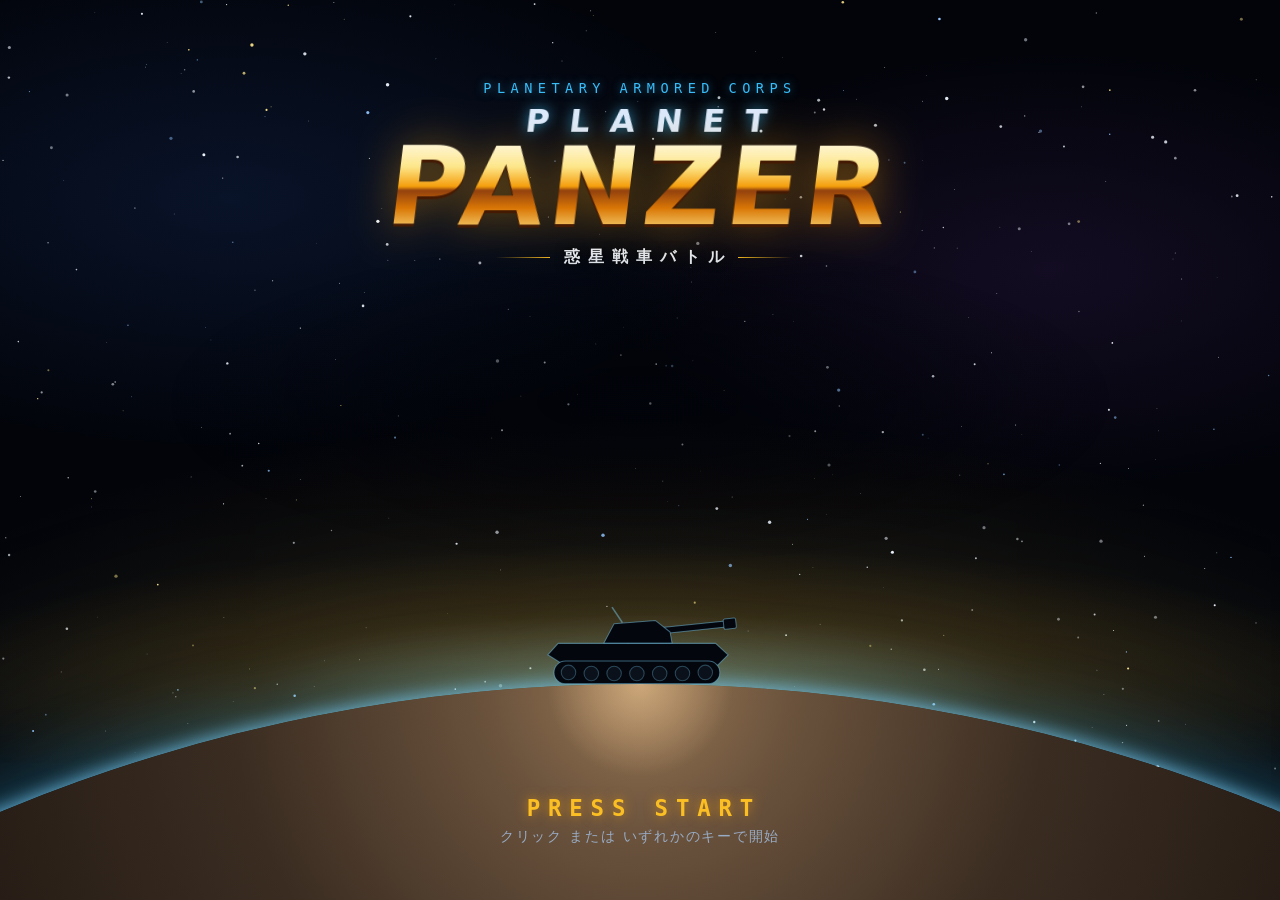
==== commit 178d57c1: "タイトル画面を追加。起動時の「回線待機中」画面をタイトルに置き換え（星空と流れ星、せり上がる惑星と地平線の戦車、PLANET PANZERのロゴ、PRESS START）。開始の入力で主砲を撃って作戦" ====
--- a/index.html
+++ b/index.html
@@ -28,6 +28,7 @@
   <link rel="stylesheet" href="css/depot.css">
   <link rel="stylesheet" href="css/tuning.css">
   <link rel="stylesheet" href="css/hqbackdrop.css">
+  <link rel="stylesheet" href="css/title.css">
   <!-- phones: on-screen controls + compact HUD / dialogs (last: overrides the rules above) -->
   <link rel="stylesheet" href="css/touch.css">
   <!-- shared helpers & data first: every later script reads them at load time -->
@@ -69,6 +70,7 @@
   <script src="js/tacticalMap.js" defer></script>
   <script src="js/hqBackdrop.js" defer></script>
   <script src="js/planetGlobe.js" defer></script>
+  <script src="js/titleScreen.js" defer></script>
   <script src="js/sortieSelect.js" defer></script>
   <script src="js/planetSelect.js" defer></script>
   <script src="js/medal.js" defer></script>
@@ -297,18 +299,92 @@
     </div>
   </div>
 
-  <!-- First-load "click to connect" screen: the browser keeps audio muted until the first click /
-       key press, so the sortie select (and its BGM) waits for one (js/sortieSelect.js).
-       Shown from the first paint so the page starts on a black screen; hidden by JS if not needed. -->
-  <div id="audio-gate" class="audio-gate" role="status">
-    <div class="audio-gate-panel">
-      <div class="dialog-badge">OPERATIONS HQ — STANDBY</div>
-      <p class="audio-gate-title">作戦本部 回線待機中</p>
-      <p class="audio-gate-hint">
-        <span class="only-pointer">クリック または いずれかのキーで接続</span>
-        <span class="only-touch">画面をタップして接続</span>
-      </p>
-    </div>
+  <!-- Title screen (js/titleScreen.js, css/title.css): shown from the first paint. The logo with the
+       story of the campaign under it, in the four parts of a 司令書 (pre-head / catch / deck / lead,
+       like each operation's briefing), scrolling up on a loop. Its click / tap / key press also lets the browser play sound,
+       so the sortie select (and its BGM) follows it. -->
+  <div id="title-screen" class="title-screen" role="dialog" aria-labelledby="title-logo">
+    <canvas class="title-stars" aria-hidden="true"></canvas>
+    <div class="title-world" aria-hidden="true">
+      <div class="title-glare"></div>
+      <div class="title-planet"></div>
+      <!-- tank silhouette on the horizon, facing right -->
+      <svg class="title-tank" viewBox="0 0 210 80">
+        <g class="title-tank-body">
+          <line x1="88" y1="16" x2="78" y2="1" stroke-width="1.6"/>
+          <g transform="rotate(-6 124 24)">
+            <rect x="118" y="21" width="74" height="6" rx="1.5"/>
+            <rect x="186" y="19" width="12" height="10" rx="1.5"/>
+          </g>
+          <path d="M70 36 L80 17 L120 14 L134 25 L136 36 Z"/>
+          <path d="M26 36 L178 36 L190 47 L180 57 L32 57 L16 47 Z"/>
+          <rect x="22" y="53" width="160" height="22" rx="11"/>
+        </g>
+        <g class="title-tank-wheel">
+          <circle cx="36" cy="64" r="7"/><circle cx="58" cy="65" r="7"/><circle cx="80" cy="65" r="7"/>
+          <circle cx="102" cy="65" r="7"/><circle cx="124" cy="65" r="7"/><circle cx="146" cy="65" r="7"/>
+          <circle cx="168" cy="64" r="7"/>
+        </g>
+        <g class="title-flash" transform="rotate(-6 124 24)">
+          <ellipse cx="214" cy="24" rx="20" ry="9" fill="#fde68a"/>
+          <ellipse cx="210" cy="24" rx="11" ry="5" fill="#fff"/>
+        </g>
+      </svg>
+    </div>
+
+    <!-- Medals earned so far, under the tank (best rank per operation; js/titleScreen.js) -->
+    <div class="title-medals" role="group" aria-label="獲得した勲章" hidden></div>
+
+    <div class="title-head">
+      <div class="title-badge">PLANETARY ARMORED CORPS</div>
+      <h1 id="title-logo" class="title-logo">
+        <span class="title-logo-top">PLANET</span>
+        <span class="title-logo-main">PANZER</span>
+      </h1>
+      <p class="title-sub">惑星戦車バトル</p>
+      <!-- The four parts, scrolling up through the box on a loop (js/titleScreen.js) -->
+      <div class="title-scenario">
+        <div class="title-sc-viewport">
+          <div class="title-sc-track">
+            <div class="title-sc-group">
+              <!-- Told by a narrator. pre-head: who it is about -->
+              <div class="title-sc-part is-prehead">
+                <p>三つの惑星を、ひとつずつ落としていく遠征。</p>
+                <p>その先陣を切って降下する部隊を率いるのは、ひとりの小隊長である。</p>
+              </div>
+              <!-- catch copy: the headline -->
+              <div class="title-sc-part is-catch">
+                <p>三つの星を落とす。</p>
+                <p>その最初の一歩を刻むのは、司令部ではない。</p>
+                <p>小隊長の「前進」の号令だ。</p>
+              </div>
+              <!-- deck copy: backs up the headline, sparks curiosity (globes added by js/titleScreen.js) -->
+              <div class="title-sc-part is-deck">
+                <p>目標は、三つの惑星。</p>
+                <div class="title-sc-planets" aria-hidden="true"></div>
+                <p>砂嵐の吹く辺境ザハル、吹雪と極夜に閉ざされたヴェルグ、<wbr>そして工場と都市に覆われた敵の本星カストラ。</p>
+                <p>ひとつの星を落とすたびに、次の星への道が開く。<wbr>どこかで足が止まれば、遠征はそこで終わる。</p>
+                <p>この作戦が求めているのは、迷わず前へ出る指揮官だった。</p>
+              </div>
+              <!-- lead: what the commanders were given, and what they did with it -->
+              <div class="title-sc-part is-lead">
+                <p>作戦発動を目前にして、方面軍司令官から小隊長たちへ、一通の司令書が届けられた。</p>
+                <p>そこに記されていたのは三つのこと。<wbr>攻略する拠点と、その配置。<wbr>拠点を一つずつ制圧し、作戦本部へ生きて帰るまでの手順。<wbr>そして、部下を前へ進ませるために、小隊長が掲げるべき一言。</p>
+                <p>読み終えた者から順に、彼らは格納庫へ向かい、戦車の調整と装備の点検を始めた。</p>
+              </div>
+            </div>
+          </div>
+        </div>
+      </div>
+    </div>
+
+    <p class="title-prompt">
+      <span class="title-prompt-main">PRESS START</span>
+      <span class="title-prompt-hint">
+        <span class="only-pointer">クリック または いずれかのキーで開始</span>
+        <span class="only-touch">画面をタップして開始</span>
+      </span>
+    </p>
   </div>
 
   <!-- Phones are landscape-only: while one is held upright (menus included) everything waits behind
--- a/css/sortieselect.css
+++ b/css/sortieselect.css
@@ -350,77 +350,7 @@
   margin-inline-end: auto;
 }
 
-/* First-load "click to connect" screen (#audio-gate): waits for the gesture that unlocks audio.
-   The screen is solid black from the first paint; only the panel fades in, after a short delay so
-   it doesn't flash when the browser unlocks audio by itself. */
-.audio-gate {
-  position: fixed;
-  inset: 0;
-  z-index: 50;
-  display: grid;
-  place-items: center;
-  padding-inline: 1rem;
-  background: #000;
-  cursor: pointer;
-}
-
-/* Connected: fade from black to the operations room (duration = GATE_FADE_MS in js/sortieSelect.js) */
-.audio-gate.is-leaving {
-  opacity: 0;
-  pointer-events: none;
-  transition: opacity 1.2s ease-in-out;
-}
-
-.audio-gate[hidden] {
-  display: none;
-}
-
-.audio-gate-panel {
-  display: grid;
-  justify-items: center;
-  gap: 0.6rem;
-  padding-block: 1.4rem;
-  padding-inline: 2rem;
-  border: 1px solid var(--panel-border);
-  border-radius: 0.5rem;
-  background: var(--panel-bg);
-  text-align: center;
-  animation: audio-gate-in 0.5s ease-out 0.35s both;
-}
-
-.audio-gate-panel .dialog-badge {
-  justify-self: center;
-}
-
-.audio-gate-title {
-  margin: 0;
-  font-size: 1.25rem;
-  font-weight: 700;
-  color: var(--text-main);
-  letter-spacing: 0.08em;
-}
-
-.audio-gate-hint {
-  margin: 0;
-  font-family: var(--font-mono);
-  font-size: 0.9rem;
-  color: var(--accent-cyan);
-  animation: audio-gate-blink 1.1s ease-in-out infinite alternate;
-}
-
-@keyframes audio-gate-in {
-  from { opacity: 0; }
-  to { opacity: 1; }
-}
-
-@keyframes audio-gate-blink {
-  from { opacity: 1; }
-  to { opacity: 0.35; }
-}
-
 @media (prefers-reduced-motion: reduce) {
-  .audio-gate-panel,
-  .audio-gate-hint,
   .planet-globe {
     animation: none;
   }
--- a/css/hqbackdrop.css
+++ b/css/hqbackdrop.css
@@ -1,7 +1,7 @@
 /* Backdrop of the pre-sortie windows — js/hqBackdrop.js.
    Covers the battlefield (and the in-game HUD) with the operations room during the sortie select,
-   and with the planet's tactical map during the briefing. The "click to connect" screen
-   (#audio-gate, z-index 50) and the modal dialogs (top layer) sit above it. */
+   and with the planet's tactical map during the briefing. The title screen
+   (#title-screen, z-index 50) and the modal dialogs (top layer) sit above it. */
 
 .hq-backdrop {
   position: fixed;
--- a/css/title.css
+++ b/css/title.css
@@ -0,0 +1,558 @@
+/* Title screen (#title-screen) — js/titleScreen.js.
+   Shown from the first paint, above the operations-room backdrop (z-index 40) and below the modal
+   dialogs (top layer). Intro: stars fade in → the planet rises with the tank on its horizon → the
+   logo → "press any key". A gesture fires the cannon (.is-starting) and fades it out (.is-leaving). */
+
+.title-screen {
+  position: fixed;
+  inset: 0;
+  z-index: 50;
+  overflow: hidden;
+  cursor: pointer;
+  background:
+    radial-gradient(ellipse 60% 40% at 18% 22%, rgb(56 120 248 / 0.13), transparent 70%),
+    radial-gradient(ellipse 50% 35% at 82% 30%, rgb(168 85 247 / 0.1), transparent 70%),
+    radial-gradient(ellipse 90% 45% at 50% 78%, rgb(245 158 11 / 0.16), transparent 70%),
+    #02040a;
+}
+
+.title-screen[hidden] {
+  display: none;
+}
+
+/* Fade from the title to the operations room (duration = FADE_MS in js/titleScreen.js) */
+.title-screen.is-leaving {
+  opacity: 0;
+  pointer-events: none;
+  transition: opacity 1.2s ease-in-out;
+}
+
+.title-stars {
+  position: absolute;
+  inset: 0;
+  inline-size: 100%;
+  block-size: 100%;
+  animation: title-fade 1.4s ease-out both;
+}
+
+/* ---- planet + tank: rise into view together ------------------------------------------------ */
+.title-world {
+  position: absolute;
+  inset: 0;
+  pointer-events: none;
+  animation: title-rise 2.4s cubic-bezier(0.16, 0.8, 0.3, 1) 0.2s both;
+}
+
+.title-planet {
+  position: absolute;
+  inset-block-start: 76%;
+  inset-inline-start: 50%;
+  inline-size: 260vmax;
+  aspect-ratio: 1;
+  border-radius: 50%;
+  translate: -50% 0;
+  background:
+    radial-gradient(circle at 50% 0%, rgb(255 214 160 / 0.5) 0, transparent 2.5%),
+    radial-gradient(circle at 50% 0%, #9a7854 0, #6b533d 4%, #3a2c21 11%, #120d0a 26%);
+  box-shadow:
+    0 0 18px 2px rgb(125 211 252 / 0.75),
+    0 0 70px 14px rgb(56 189 248 / 0.28),
+    0 0 220px 60px rgb(56 189 248 / 0.12);
+}
+
+/* Sunrise glare just behind the horizon */
+.title-glare {
+  position: absolute;
+  inset-block-start: 76%;
+  inset-inline-start: 50%;
+  inline-size: 120vmax;
+  block-size: 22vmax;
+  translate: -50% -50%;
+  background: radial-gradient(ellipse at center, rgb(253 230 138 / 0.35), rgb(245 158 11 / 0.12) 35%, transparent 70%);
+  animation: title-fade 2s ease-out 1s both;
+}
+
+/* Centred on the top of the horizon, under the logo and the story */
+.title-tank {
+  position: absolute;
+  inset-block-start: 76%;
+  inset-inline-start: 50%;
+  inline-size: clamp(130px, 17vmax, 250px);
+  translate: -50% -94%;
+  overflow: visible;
+}
+
+.title-tank-body {
+  fill: #03060c;
+  stroke: rgb(125 211 252 / 0.45);
+  stroke-width: 1;
+  stroke-linejoin: round;
+}
+
+.title-tank-wheel {
+  fill: #0b111b;
+  stroke: rgb(125 211 252 / 0.3);
+  stroke-width: 1;
+}
+
+/* Muzzle flash at the barrel tip: only when the game is started */
+.title-flash {
+  opacity: 0;
+  transform-box: fill-box;
+  transform-origin: 0% 50%;
+}
+
+.title-screen.is-starting .title-flash {
+  animation: title-muzzle 0.45s ease-out both;
+}
+
+/* The whole screen flashes with the shot, and the view jolts */
+.title-screen::after {
+  content: "";
+  position: absolute;
+  inset: 0;
+  background: #fff7e0;
+  opacity: 0;
+  pointer-events: none;
+}
+
+.title-screen.is-starting::after {
+  animation: title-screen-flash 0.5s ease-out both;
+}
+
+.title-screen.is-starting .title-world {
+  animation: title-jolt 0.35s ease-out both;
+}
+
+/* ---- medals earned (js/titleScreen.js): a row under the tank, one group per planet ---------- */
+.title-medals {
+  position: absolute;
+  inset-block-start: calc(76% + 0.5rem);
+  inset-inline: 1rem;
+  display: flex;
+  justify-content: center;
+  flex-wrap: wrap;
+  gap: 0.3rem clamp(0.8rem, 3vmin, 1.6rem);
+  pointer-events: none;
+}
+
+.title-medals[hidden] {
+  display: none;
+}
+
+.title-medal-group {
+  display: flex;
+  gap: clamp(0.2rem, 0.8vmin, 0.45rem);
+}
+
+/* Each medal drops in after the planet has risen, one after another */
+.title-medal {
+  display: block;
+  animation: title-medal-in 0.5s cubic-bezier(0.3, 1.5, 0.5, 1) both;
+  animation-delay: calc(2.4s + var(--i, 0) * 0.12s);
+}
+
+.title-medal .medal {
+  inline-size: clamp(1.4rem, 4.2vmin, 2.1rem);
+}
+
+.title-screen.is-starting .title-medals {
+  animation: title-jolt 0.35s ease-out both;
+}
+
+/* ---- logo -------------------------------------------------------------------------------- */
+.title-head {
+  position: absolute;
+  inset-inline: 1rem;
+  inset-block-start: 0;
+  block-size: 66%; /* ends above the tank on the horizon */
+  display: grid;
+  place-content: center;
+  justify-items: center;
+  gap: clamp(0.25rem, 1.2vmin, 0.7rem);
+  text-align: center;
+  pointer-events: none;
+}
+
+.title-badge {
+  font-family: var(--font-mono);
+  font-size: clamp(0.62rem, 1.6vmin, 0.85rem);
+  letter-spacing: 0.4em;
+  color: var(--accent-cyan);
+  text-shadow: 0 0 8px rgb(56 189 248 / 0.6);
+  animation: title-fade 0.9s ease-out 1.5s both;
+}
+
+.title-logo {
+  margin: 0;
+  display: grid;
+  justify-items: center;
+  line-height: 0.92;
+  transform: skewX(-7deg);
+}
+
+.title-logo-top {
+  font-size: clamp(0.95rem, 3.6vmin, 2.1rem);
+  font-weight: 800;
+  letter-spacing: 0.62em;
+  margin-inline-end: -0.62em; /* trailing letter-spacing would push it off-centre */
+  color: #dbeafe;
+  text-shadow: 0 0 14px rgb(56 189 248 / 0.7);
+  animation: title-logo-in 1.1s cubic-bezier(0.2, 0.8, 0.3, 1) 0.9s both;
+}
+
+/* Gold metal, with a highlight sweeping across it every few seconds */
+.title-logo-main {
+  font-size: clamp(2.6rem, 12vmin, 7.6rem);
+  font-weight: 900;
+  letter-spacing: 0.04em;
+  margin-inline-end: -0.04em;
+  background:
+    linear-gradient(105deg, transparent 42%, rgb(255 255 255 / 0.85) 50%, transparent 58%) no-repeat,
+    linear-gradient(180deg, #fffbeb 0%, #fde68a 30%, #f59e0b 50%, #92400e 54%, #d97706 72%, #fde68a 100%);
+  background-size: 300% 100%, 100% 100%;
+  background-position: 150% 0, 0 0;
+  -webkit-background-clip: text;
+  background-clip: text;
+  color: transparent;
+  /* blur() first so the intro (title-logo-main-in) can animate the same filter list */
+  filter: blur(0) drop-shadow(0 3px 0 #451a03) drop-shadow(0 0 22px rgb(245 158 11 / 0.45));
+  animation:
+    title-logo-main-in 1.2s cubic-bezier(0.2, 0.8, 0.3, 1) 1.1s both,
+    title-sweep 4.5s ease-in-out 2.6s infinite;
+}
+
+.title-sub {
+  margin: 0;
+  display: flex;
+  align-items: center;
+  gap: 0.9em;
+  font-size: clamp(0.7rem, 1.9vmin, 1rem);
+  font-weight: 700;
+  letter-spacing: 0.5em;
+  margin-inline-end: -0.5em;
+  color: var(--text-main);
+  text-shadow: 0 0 10px rgb(0 0 0 / 0.9);
+  animation: title-fade 0.9s ease-out 1.8s both;
+}
+
+.title-sub::before,
+.title-sub::after {
+  content: "";
+  inline-size: clamp(1.5rem, 6vmin, 4rem);
+  block-size: 1px;
+  background: linear-gradient(90deg, transparent, var(--accent-bright));
+}
+
+.title-sub::after {
+  background: linear-gradient(90deg, var(--accent-bright), transparent);
+  margin-inline-start: -0.5em; /* the trailing letter-spacing sits before it */
+}
+
+/* ---- "press any key" ------------------------------------------------------------------------ */
+.title-prompt {
+  position: absolute;
+  inset-inline: 1rem;
+  inset-block-end: 6%;
+  display: grid;
+  justify-items: center;
+  gap: 0.35rem;
+  margin: 0;
+  text-align: center;
+  pointer-events: none;
+  animation: title-fade 0.8s ease-out 4.1s both;
+}
+
+.title-prompt-main {
+  font-family: var(--font-mono);
+  font-size: clamp(0.95rem, 2.8vmin, 1.4rem);
+  font-weight: 700;
+  letter-spacing: 0.35em;
+  margin-inline-end: -0.35em;
+  color: var(--accent-bright);
+  text-shadow: 0 0 12px rgb(245 158 11 / 0.7);
+  animation: title-blink 1.1s ease-in-out 4.9s infinite alternate;
+}
+
+.title-prompt-hint {
+  font-size: clamp(0.72rem, 1.9vmin, 0.9rem);
+  color: var(--text-muted);
+  letter-spacing: 0.12em;
+}
+
+.title-screen.is-starting .title-prompt-main {
+  animation: title-blink 0.07s linear infinite alternate;
+}
+
+/* ---- story: the four parts of a 司令書, rolling up under the logo ----------------------------- */
+/* Colours as in the briefing's 司令書 (css/briefing.css .scenario-*). The box appears once the
+   logo is up; js/titleScreen.js then rolls the text up through it like end credits, on a loop. */
+.title-scenario {
+  inline-size: min(46rem, 100%);
+  margin-block-start: clamp(0.2rem, 1.2vmin, 0.8rem);
+  padding-inline: clamp(0.75rem, 3vmin, 2rem);
+  position: relative;
+  isolation: isolate; /* keeps the shade below (::before, z-index -1) behind the text */
+  animation: title-line-in 1s ease-out 2.1s both;
+}
+
+/* A soft shade behind the text for legibility: an ellipse larger than the box that fades out in
+   every direction, so it has no visible edge against the starfield */
+.title-scenario::before {
+  content: "";
+  position: absolute;
+  inset: -22% -14%;
+  z-index: -1;
+  background: radial-gradient(closest-side, rgb(2 4 10 / 0.6), rgb(2 4 10 / 0.38) 50%, rgb(2 4 10 / 0.12) 78%, transparent);
+  pointer-events: none;
+}
+
+/* The window the text scrolls through: lines fade in at the bottom and out at the top */
+.title-sc-viewport {
+  block-size: clamp(7.5rem, 30vmin, 14rem);
+  overflow: hidden;
+  scrollbar-width: none;
+  -webkit-mask-image: linear-gradient(180deg, transparent, #000 18%, #000 82%, transparent);
+  mask-image: linear-gradient(180deg, transparent, #000 18%, #000 82%, transparent);
+}
+
+.title-sc-track {
+  will-change: transform;
+}
+
+/* The whole story, rolled up from below the box (js/titleScreen.js moves .title-sc-track) */
+.title-sc-group {
+  display: grid;
+  justify-items: center;
+  gap: clamp(1.6rem, 6vmin, 3rem);
+  text-align: center;
+}
+
+.title-sc-part {
+  display: grid;
+  justify-items: center;
+  gap: clamp(0.2rem, 0.9vmin, 0.45rem);
+}
+
+.title-sc-part p {
+  margin: 0;
+  word-break: auto-phrase; /* Japanese lines break between phrases where supported */
+  text-shadow: 0 0 2px rgb(0 0 0 / 0.9), 0 0 12px rgb(2 4 10 / 0.85);
+}
+
+/* pre-head: who it is for */
+.title-sc-part.is-prehead p {
+  max-inline-size: 30em;
+  font-size: clamp(0.9rem, 2.8vmin, 1.3rem);
+  font-weight: 700;
+  line-height: 1.6;
+  letter-spacing: 0.12em;
+  color: #7dd3fc;
+  text-shadow: 0 0 12px rgb(56 189 248 / 0.55);
+}
+
+/* catch copy: the headline */
+.title-sc-part.is-catch p {
+  font-size: clamp(1.15rem, 4.2vmin, 2.1rem);
+  font-weight: 900;
+  line-height: 1.35;
+  letter-spacing: 0.06em;
+  color: #fde68a;
+  text-shadow: 0 0 20px rgb(245 158 11 / 0.55), 0 2px 0 #451a03;
+}
+
+/* deck copy: backs up the headline */
+.title-sc-part.is-deck p {
+  font-size: clamp(0.85rem, 2.6vmin, 1.25rem);
+  font-weight: 600;
+  line-height: 1.65;
+  letter-spacing: 0.04em;
+  color: var(--text-main);
+}
+
+/* lead: who it is aimed at and what they gain */
+.title-sc-part.is-lead p {
+  max-inline-size: 38em;
+  font-size: clamp(0.8rem, 2.4vmin, 1.12rem);
+  line-height: 1.75;
+  letter-spacing: 0.03em;
+  color: #cbd5e1;
+}
+
+/* The three planets: small turning globes with their names */
+.title-sc-planets {
+  display: flex;
+  justify-content: center;
+  flex-wrap: wrap;
+  gap: 0.4rem clamp(0.9rem, 4vmin, 2.4rem);
+  padding-block: 0.25rem;
+}
+
+.title-sc-planet {
+  display: flex;
+  align-items: center;
+  gap: 0.5rem;
+  text-align: start;
+}
+
+.title-sc-planet .planet-globe {
+  --globe-size: clamp(1.8rem, 5.2vmin, 2.8rem);
+}
+
+.title-sc-planet-name {
+  display: grid;
+  line-height: 1.25;
+}
+
+.title-sc-planet-name span {
+  font-size: clamp(0.6rem, 1.6vmin, 0.72rem);
+  letter-spacing: 0.15em;
+  color: var(--text-muted);
+}
+
+.title-sc-planet-name strong {
+  font-size: clamp(0.75rem, 2.1vmin, 0.95rem);
+  letter-spacing: 0.1em;
+  text-shadow: 0 0 8px currentColor;
+}
+
+/* ---- keyframes ------------------------------------------------------------------------------ */
+@keyframes title-line-in {
+  from {
+    opacity: 0;
+    filter: blur(6px);
+    transform: translateY(0.5em);
+  }
+}
+
+@keyframes title-fade {
+  from { opacity: 0; }
+  to { opacity: 1; }
+}
+
+@keyframes title-rise {
+  from { transform: translateY(32vh); }
+  to { transform: none; }
+}
+
+@keyframes title-logo-in {
+  from {
+    opacity: 0;
+    filter: blur(10px);
+    letter-spacing: 0.9em;
+  }
+}
+
+@keyframes title-logo-main-in {
+  from {
+    opacity: 0;
+    filter: blur(12px) drop-shadow(0 3px 0 #451a03) drop-shadow(0 0 22px rgb(245 158 11 / 0));
+    letter-spacing: 0.5em;
+  }
+}
+
+@keyframes title-sweep {
+  0% { background-position: 150% 0, 0 0; }
+  45%,
+  100% { background-position: -50% 0, 0 0; }
+}
+
+@keyframes title-medal-in {
+  from {
+    opacity: 0;
+    transform: translateY(-0.6rem) scale(0.6);
+  }
+}
+
+@keyframes title-blink {
+  from { opacity: 1; }
+  to { opacity: 0.3; }
+}
+
+@keyframes title-muzzle {
+  0% { opacity: 1; transform: scale(0.4); }
+  25% { opacity: 1; transform: scale(1.25); }
+  100% { opacity: 0; transform: scale(1.6); }
+}
+
+@keyframes title-screen-flash {
+  0% { opacity: 0; }
+  12% { opacity: 0.55; }
+  100% { opacity: 0; }
+}
+
+@keyframes title-jolt {
+  0% { transform: translate(0, 0); }
+  20% { transform: translate(-6px, 3px); }
+  45% { transform: translate(4px, -2px); }
+  70% { transform: translate(-2px, 1px); }
+  100% { transform: none; }
+}
+
+/* Landscape phones: the horizon a little lower so the logo and the story have room */
+@media (max-height: 560px) {
+  .title-planet,
+  .title-glare {
+    inset-block-start: 80%;
+  }
+
+  .title-tank {
+    inset-block-start: 80%;
+    inset-inline-start: 50%;
+    inline-size: clamp(110px, 14vmax, 160px);
+  }
+
+  /* No room for the badge, subtitle and globes: the logo and the four parts only */
+  .title-head {
+    block-size: 71%;
+    gap: 0.2rem;
+  }
+
+  .title-badge {
+    display: none;
+  }
+
+  .title-sc-viewport {
+    block-size: clamp(6rem, 34vmin, 9rem);
+  }
+
+  .title-prompt {
+    inset-block-end: 3%;
+  }
+
+  .title-medals {
+    inset-block-start: calc(80% + 0.3rem);
+  }
+
+  .title-medal .medal {
+    inline-size: 1.25rem;
+  }
+
+  .title-prompt-hint {
+    display: none;
+  }
+}
+
+@media (prefers-reduced-motion: reduce) {
+  .title-stars,
+  .title-world,
+  .title-glare,
+  .title-badge,
+  .title-logo-top,
+  .title-logo-main,
+  .title-sub,
+  .title-prompt,
+  .title-prompt-main,
+  .title-screen.is-starting .title-world,
+  .title-screen.is-starting .title-prompt-main,
+  .title-screen.is-starting::after,
+  .title-screen.is-starting .title-medals,
+  .title-medal,
+  .title-scenario {
+    animation: none;
+  }
+
+  .title-screen.is-leaving {
+    transition: none;
+  }
+}
--- a/css/touch.css
+++ b/css/touch.css
@@ -596,11 +596,6 @@
   .dialog-header h2 {
     font-size: 1.1rem;
   }
-
-  .audio-gate-panel {
-    padding-block: 1.1rem;
-    padding-inline: 1.2rem;
-  }
 }
 
 /* Landscape phone: map and contents side by side, the map no taller than the screen allows */
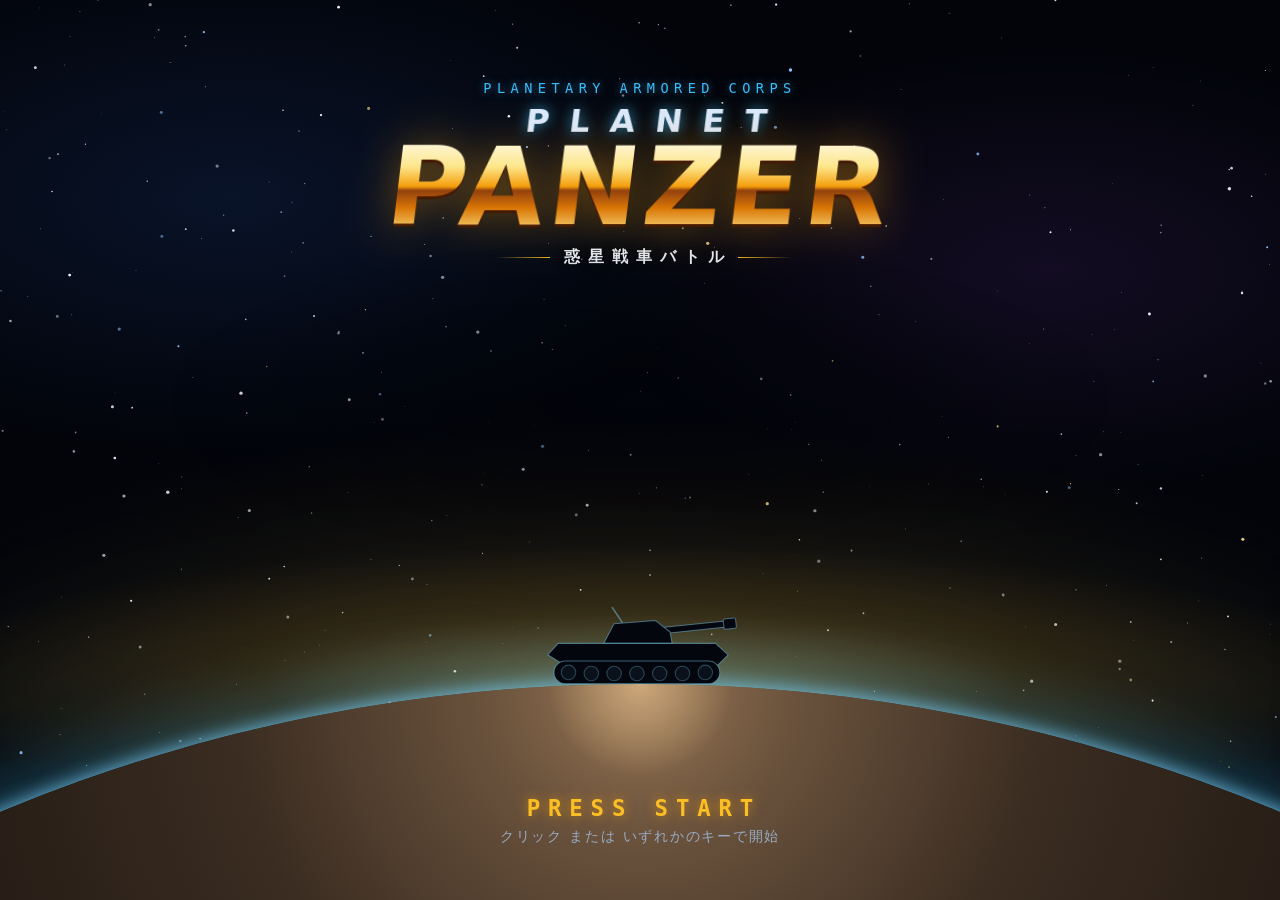
==== commit 56693052: "各惑星に掃討作戦を追加（惑星の全作戦完了で解放）。10拠点×10波の全100拠点で、波の10拠点をすべて落とすと次の10拠点が別の場所に現れる。新しい拠点が現れてから10か所目を落とすまでをラップタイ" ====
--- a/index.html
+++ b/index.html
@@ -12,7 +12,7 @@
   <link rel="manifest" href="manifest.webmanifest">
   <link rel="icon" href="icons/icon.svg" type="image/svg+xml">
   <link rel="apple-touch-icon" href="icons/apple-touch-icon.png">
-  <title>PLANET PANZER — 2D惑星戦車バトル</title>
+  <title data-en="PLANET PANZER — 2D Planetary Tank Battle">PLANET PANZER — 2D惑星戦車バトル</title>
   <!-- order matters (later files win on equal specificity) -->
   <link rel="stylesheet" href="css/base.css">
   <link rel="stylesheet" href="css/overlays.css">
@@ -32,6 +32,8 @@
   <!-- phones: on-screen controls + compact HUD / dialogs (last: overrides the rules above) -->
   <link rel="stylesheet" href="css/touch.css">
   <!-- shared helpers & data first: every later script reads them at load time -->
+  <!-- language first (?lang=en: English): every later script picks its texts through it -->
+  <script src="js/i18n.js" defer></script>
   <script src="js/util.js" defer></script>
   <script src="js/game/quality.js" defer></script>
   <script src="js/typewriter.js" defer></script>
@@ -39,6 +41,7 @@
   <script src="js/data/enemies.js" defer></script>
   <script src="js/data/tuning.js" defer></script>
   <script src="js/data/operations.js" defer></script>
+  <script src="js/data/operations.en.js" defer></script>
   <script src="js/data/equipment.js" defer></script>
   <script src="js/audio.js" defer></script>
   <script src="js/bgm.js" defer></script>
@@ -59,6 +62,7 @@
   <script src="js/combat/effects.js" defer></script>
   <script src="js/combat/ice.js" defer></script>
   <script src="js/combat/city.js" defer></script>
+  <script src="js/combat/sweep.js" defer></script>
   <script src="js/squad.js" defer></script>
   <script src="js/hudframe.js" defer></script>
   <script src="js/radio.js" defer></script>
@@ -76,6 +80,7 @@
   <script src="js/medal.js" defer></script>
   <script src="js/medalAward.js" defer></script>
   <script src="js/campaign.js" defer></script>
+  <script src="js/sweep.js" defer></script>
   <script src="js/operationSelect.js" defer></script>
   <script src="js/briefing.js" defer></script>
   <script src="js/results.js" defer></script>
@@ -94,7 +99,7 @@
 </head>
 <body>
   <main class="game-viewport">
-    <canvas id="game-canvas" aria-label="惑星戦車バトル 見下ろし2Dフィールド"></canvas>
+    <canvas id="game-canvas" aria-label="惑星戦車バトル 見下ろし2Dフィールド" data-en-aria-label="Planetary tank battle, top-down 2D field"></canvas>
 
     <!-- Damage / Low HP Screen Vignette -->
     <div id="damage-vignette" class="damage-vignette" aria-hidden="true"></div>
@@ -115,17 +120,17 @@
           <strong id="hud-clock" class="tabular-num">DAY 1 07:00</strong>
         </div>
         <div class="hud-sub-row">
-          <span>小隊 <strong id="hud-squad" class="tabular-num">5/5</strong></span>
+          <span><span data-en="Platoon">小隊</span> <strong id="hud-squad" class="tabular-num">5/5</strong></span>
         </div>
         <div class="hud-sub-row">
-          <span>座標 <strong id="hud-coords" class="tabular-num">X: 1200 / Y: 1200</strong></span>
+          <span><span data-en="Coords">座標</span> <strong id="hud-coords" class="tabular-num">X: 1200 / Y: 1200</strong></span>
         </div>
       </div>
 
       <div class="hud-panel hud-vital">
         <div class="stat-meter">
           <div class="meter-label">
-            <span>車体装甲 (HP)</span>
+            <span data-en="Hull Armor (HP)">車体装甲 (HP)</span>
             <strong id="hud-hp-text" class="tabular-num">120 / 120</strong>
           </div>
           <div class="meter-track">
@@ -141,27 +146,31 @@
         <div class="scrap-display">
           <span class="scrap-icon" aria-hidden="true">⚙</span>
           <div>
-            <div class="scrap-label">スクラップ</div>
+            <div class="scrap-label" data-en="Scrap">スクラップ</div>
             <strong id="hud-scrap" class="scrap-value tabular-num">0</strong>
           </div>
         </div>
         <div class="hud-actions">
-          <button id="btn-control-mode" type="button" class="btn-hud" aria-pressed="false" title="操縦モード切替 (C)">
-            🎮<span class="btn-label"> 戦車操縦</span> <kbd>C</kbd>
+          <button id="btn-control-mode" type="button" class="btn-hud" aria-pressed="false" title="操縦モード切替 (C)" data-en-title="Switch control mode (C)">
+            🎮<span class="btn-label" data-en=" Tank Drive"> 戦車操縦</span> <kbd>C</kbd>
           </button>
-          <button id="btn-mute" type="button" class="btn-hud" aria-pressed="false" title="音声オン/オフ (M)">
-            🔊<span class="btn-label"> 音声</span>
+          <button id="btn-mute" type="button" class="btn-hud" aria-pressed="false" title="音声オン/オフ (M)" data-en-title="Sound on / off (M)">
+            🔊<span class="btn-label" data-en=" Sound"> 音声</span>
           </button>
-          <button id="btn-fullscreen" type="button" class="btn-hud" aria-pressed="false" title="全画面表示" aria-label="全画面表示" hidden>
+          <!-- Pause: back to the operation / withdraw (js/game/mission.js) -->
+          <button id="btn-pause" type="button" class="btn-hud" title="一時停止 (Esc / P)" aria-label="一時停止" data-en-title="Pause (Esc / P)" data-en-aria-label="Pause">
+            ⏸<span class="btn-label" data-en=" Pause"> 一時停止</span>
+          </button>
+          <button id="btn-fullscreen" type="button" class="btn-hud" aria-pressed="false" title="全画面表示" aria-label="全画面表示" data-en-title="Full screen" data-en-aria-label="Full screen" hidden>
             ⛶
           </button>
         </div>
       </div>
 
-      <div class="hud-panel hud-controls-hint" aria-label="操作ガイド">
-        <div id="hud-move-hint"><kbd>W</kbd><kbd>S</kbd> 前後進 / <kbd>A</kbd><kbd>D</kbd> 超信地旋回</div>
-        <div><kbd>C</kbd> 操縦モード切替</div>
-        <div><kbd>マウス</kbd> 360° 砲塔照準</div>
+      <div class="hud-panel hud-controls-hint" aria-label="操作ガイド" data-en-aria-label="Controls">
+        <div id="hud-move-hint" data-en-html="&lt;kbd&gt;W&lt;/kbd&gt;&lt;kbd&gt;S&lt;/kbd&gt; Forward / Back · &lt;kbd&gt;A&lt;/kbd&gt;&lt;kbd&gt;D&lt;/kbd&gt; Pivot turn"><kbd>W</kbd><kbd>S</kbd> 前後進 / <kbd>A</kbd><kbd>D</kbd> 超信地旋回</div>
+        <div><kbd>C</kbd> <span data-en="Control mode">操縦モード切替</span></div>
+        <div><kbd data-en="Mouse">マウス</kbd> <span data-en="360° turret aim">360° 砲塔照準</span></div>
       </div>
       </div>
     </header>
@@ -176,14 +185,14 @@
 
     <!-- Hold-the-area objective (hidden unless one is running) -->
     <section id="hold-banner" class="hold-banner" hidden aria-live="polite">
-      <div id="hold-text" class="hold-title">封鎖中</div>
+      <div id="hold-text" class="hold-title" data-en="Holding">封鎖中</div>
       <div class="meter-track hold-track">
         <div id="hold-fill" class="meter-fill hold-fill"></div>
       </div>
     </section>
 
     <!-- HQ operator radio: every on-screen report, typed out at upper centre by js/radio.js -->
-    <section id="radio-panel" class="radio-panel has-hud-frame" aria-label="オペレーター無線">
+    <section id="radio-panel" class="radio-panel has-hud-frame" aria-label="オペレーター無線" data-en-aria-label="Operator radio">
       <div class="hud-frame" aria-hidden="true">
         <span class="bf-scan"></span>
         <span class="bf-edge bf-top"></span>
@@ -208,8 +217,8 @@
       <div class="radio-body hud-boot" style="--boot-i: 1">
         <div class="radio-header">
           <span class="radio-callsign">HQ</span>
-          <span class="radio-name">オペレーター ミオ</span>
-          <span class="radio-lock" aria-hidden="true">操作ロック中</span>
+          <span class="radio-name" data-en="Operator Mio">オペレーター ミオ</span>
+          <span class="radio-lock" aria-hidden="true" data-en="Controls locked">操作ロック中</span>
           <span class="radio-signal" aria-hidden="true"><i></i><i></i><i></i></span>
         </div>
         <p class="radio-text" aria-hidden="true"></p>
@@ -221,20 +230,20 @@
     <!-- Bottom Radar HUD -->
     <footer class="hud-bottom">
       <div class="hud-panel hud-radar">
-        <canvas id="radar-canvas" width="136" height="136" aria-label="自機周辺レーダー（半径1200）"></canvas>
+        <canvas id="radar-canvas" width="136" height="136" aria-label="自機周辺レーダー（半径1200）" data-en-aria-label="Local radar (radius 1200)"></canvas>
         <div class="radar-caption">LOCAL RADAR 1200</div>
       </div>
     </footer>
 
     <!-- Phones / tablets: on-screen stick + buttons (js/game/touchControls.js, css/touch.css) -->
     <div id="touch-controls" class="touch-controls" hidden>
-      <div id="touch-stick-zone" class="touch-stick-zone" aria-label="移動スティック">
+      <div id="touch-stick-zone" class="touch-stick-zone" aria-label="移動スティック" data-en-aria-label="Move stick">
         <div id="touch-stick" class="touch-stick" aria-hidden="true">
           <div id="touch-stick-knob" class="touch-stick-knob"></div>
         </div>
       </div>
       <div class="touch-buttons">
-        <button type="button" class="touch-btn touch-btn-fire" data-touch="fire" aria-label="主砲発射">主砲</button>
+        <button type="button" class="touch-btn touch-btn-fire" data-touch="fire" aria-label="主砲発射" data-en-aria-label="Fire main gun" data-en="FIRE">主砲</button>
       </div>
     </div>
 
@@ -333,7 +342,7 @@
     </div>
 
     <!-- Medals earned so far, under the tank (best rank per operation; js/titleScreen.js) -->
-    <div class="title-medals" role="group" aria-label="獲得した勲章" hidden></div>
+    <div class="title-medals" role="group" aria-label="獲得した勲章" data-en-aria-label="Medals earned" hidden></div>
 
     <div class="title-head">
       <div class="title-badge">PLANETARY ARMORED CORPS</div>
@@ -341,7 +350,7 @@
         <span class="title-logo-top">PLANET</span>
         <span class="title-logo-main">PANZER</span>
       </h1>
-      <p class="title-sub">惑星戦車バトル</p>
+      <p class="title-sub" data-en="PLANETARY TANK BATTLE">惑星戦車バトル</p>
       <!-- The four parts, scrolling up through the box on a loop (js/titleScreen.js) -->
       <div class="title-scenario">
         <div class="title-sc-viewport">
@@ -349,28 +358,28 @@
             <div class="title-sc-group">
               <!-- Told by a narrator. pre-head: who it is about -->
               <div class="title-sc-part is-prehead">
-                <p>三つの惑星を、ひとつずつ落としていく遠征。</p>
-                <p>その先陣を切って降下する部隊を率いるのは、ひとりの小隊長である。</p>
+                <p data-en="A campaign to take three planets, one at a time.">三つの惑星を、ひとつずつ落としていく遠征。</p>
+                <p data-en="The unit that lands first is led by a single platoon commander.">その先陣を切って降下する部隊を率いるのは、ひとりの小隊長である。</p>
               </div>
               <!-- catch copy: the headline -->
               <div class="title-sc-part is-catch">
-                <p>三つの星を落とす。</p>
-                <p>その最初の一歩を刻むのは、司令部ではない。</p>
-                <p>小隊長の「前進」の号令だ。</p>
+                <p data-en="Three worlds to take.">三つの星を落とす。</p>
+                <p data-en="The first step is not taken by headquarters.">その最初の一歩を刻むのは、司令部ではない。</p>
+                <p data-en="It is taken by a platoon commander&#39;s order: &quot;Advance.&quot;">小隊長の「前進」の号令だ。</p>
               </div>
               <!-- deck copy: backs up the headline, sparks curiosity (globes added by js/titleScreen.js) -->
               <div class="title-sc-part is-deck">
-                <p>目標は、三つの惑星。</p>
+                <p data-en="The objective: three planets.">目標は、三つの惑星。</p>
                 <div class="title-sc-planets" aria-hidden="true"></div>
-                <p>砂嵐の吹く辺境ザハル、吹雪と極夜に閉ざされたヴェルグ、<wbr>そして工場と都市に覆われた敵の本星カストラ。</p>
-                <p>ひとつの星を落とすたびに、次の星への道が開く。<wbr>どこかで足が止まれば、遠征はそこで終わる。</p>
-                <p>この作戦が求めているのは、迷わず前へ出る指揮官だった。</p>
+                <p data-en="Zahar, a frontier swept by sandstorms. Verg, locked in blizzards and polar night. And Castra, the enemy&#39;s home world, buried under factories and cities.">砂嵐の吹く辺境ザハル、吹雪と極夜に閉ざされたヴェルグ、<wbr>そして工場と都市に覆われた敵の本星カストラ。</p>
+                <p data-en="Each world that falls opens the way to the next. Stall anywhere, and the campaign ends there.">ひとつの星を落とすたびに、次の星への道が開く。<wbr>どこかで足が止まれば、遠征はそこで終わる。</p>
+                <p data-en="What this operation needed was a commander who would move forward without hesitation.">この作戦が求めているのは、迷わず前へ出る指揮官だった。</p>
               </div>
               <!-- lead: what the commanders were given, and what they did with it -->
               <div class="title-sc-part is-lead">
-                <p>作戦発動を目前にして、方面軍司令官から小隊長たちへ、一通の司令書が届けられた。</p>
-                <p>そこに記されていたのは三つのこと。<wbr>攻略する拠点と、その配置。<wbr>拠点を一つずつ制圧し、作戦本部へ生きて帰るまでの手順。<wbr>そして、部下を前へ進ませるために、小隊長が掲げるべき一言。</p>
-                <p>読み終えた者から順に、彼らは格納庫へ向かい、戦車の調整と装備の点検を始めた。</p>
+                <p data-en="On the eve of the operation, the theater commander sent a single order to the platoon commanders.">作戦発動を目前にして、方面軍司令官から小隊長たちへ、一通の司令書が届けられた。</p>
+                <p data-en="It held three things. The compounds to be taken, and where they stood. How to capture them one by one and make it back to HQ alive. And the one word a commander must give to move the troops forward.">そこに記されていたのは三つのこと。<wbr>攻略する拠点と、その配置。<wbr>拠点を一つずつ制圧し、作戦本部へ生きて帰るまでの手順。<wbr>そして、部下を前へ進ませるために、小隊長が掲げるべき一言。</p>
+                <p data-en="One by one, as they finished reading, they headed for the hangar to tune their tanks and check their gear.">読み終えた者から順に、彼らは格納庫へ向かい、戦車の調整と装備の点検を始めた。</p>
               </div>
             </div>
           </div>
@@ -381,8 +390,8 @@
     <p class="title-prompt">
       <span class="title-prompt-main">PRESS START</span>
       <span class="title-prompt-hint">
-        <span class="only-pointer">クリック または いずれかのキーで開始</span>
-        <span class="only-touch">画面をタップして開始</span>
+        <span class="only-pointer" data-en="Click or press any key to start">クリック または いずれかのキーで開始</span>
+        <span class="only-touch" data-en="Tap the screen to start">画面をタップして開始</span>
       </span>
     </p>
   </div>
@@ -397,8 +406,8 @@
         <path d="M36 50l2 4.5 4.5-2" fill="none" stroke="#fbbf24" stroke-width="3" stroke-linecap="round" stroke-linejoin="round"/>
       </svg>
     </div>
-    <p class="rotate-notice-title">端末を横向きにしてください</p>
-    <p class="rotate-notice-hint">このゲームは横向き専用です。横にすると再開します。</p>
+    <p class="rotate-notice-title" data-en="Please turn your device sideways">端末を横向きにしてください</p>
+    <p class="rotate-notice-hint" data-en="This game plays in landscape only. It resumes once the device is sideways.">このゲームは横向き専用です。横にすると再開します。</p>
   </div>
 
   <!-- Sortie select ①: planet select (cards built by js/planetSelect.js, flow in js/sortieSelect.js) -->
@@ -418,18 +427,18 @@
       <header class="sortie-header hud-boot" style="--boot-i: 0">
         <div>
           <div class="dialog-badge">OPERATIONS HQ — PLANET SELECT</div>
-          <h2 id="planet-title" class="briefing-title">惑星選択</h2>
+          <h2 id="planet-title" class="briefing-title" data-en="Planet Select">惑星選択</h2>
         </div>
       </header>
 
       <div class="sortie-body hud-boot" style="--boot-i: 1">
-        <div id="planet-list" class="planet-list" aria-label="惑星一覧"></div>
+        <div id="planet-list" class="planet-list" aria-label="惑星一覧" data-en-aria-label="Planets"></div>
       </div>
 
       <!-- Mio's call floats at the centre of the screen until clicked (js/mioCall.js) -->
       <span class="briefing-mio-sr sr-only" aria-live="polite"></span>
       <div class="briefing-mio-layer" hidden>
-      <div class="briefing-mio briefing-mio-float" tabindex="-1" role="button" aria-label="ミオの連絡（クリックで閉じる）">
+      <div class="briefing-mio briefing-mio-float" tabindex="-1" role="button" aria-label="ミオの連絡（クリックで閉じる）" data-en-aria-label="Message from Mio (click to close)">
         <div class="radio-avatar" aria-hidden="true">
           <svg viewBox="0 0 40 40">
             <circle cx="20" cy="17" r="8" fill="currentColor"/>
@@ -443,10 +452,10 @@
         <div class="briefing-mio-body">
           <div class="radio-header">
             <span class="radio-callsign">HQ</span>
-            <span class="radio-name">オペレーター ミオ</span>
+            <span class="radio-name" data-en="Operator Mio">オペレーター ミオ</span>
           </div>
           <p class="briefing-mio-text" aria-hidden="true"></p>
-          <p class="briefing-mio-hint" aria-hidden="true">クリックで閉じる ▼</p>
+          <p class="briefing-mio-hint" aria-hidden="true" data-en="Click to close ▼">クリックで閉じる ▼</p>
         </div>
       </div>
       </div>
@@ -470,19 +479,19 @@
       <header class="sortie-header hud-boot" style="--boot-i: 0">
         <div>
           <div class="dialog-badge">OPERATIONS HQ — SORTIE SELECT</div>
-          <h2 id="operation-title" class="briefing-title">作戦選択</h2>
+          <h2 id="operation-title" class="briefing-title" data-en="Operation Select">作戦選択</h2>
         </div>
       </header>
 
       <div class="sortie-body hud-boot" style="--boot-i: 1">
         <div id="operation-planet" class="operation-planet"></div>
-        <div id="op-list" class="op-list" aria-label="作戦一覧"></div>
+        <div id="op-list" class="op-list" aria-label="作戦一覧" data-en-aria-label="Operations"></div>
       </div>
 
       <!-- Mio's call floats at the centre of the screen until clicked (js/mioCall.js) -->
       <span class="briefing-mio-sr sr-only" aria-live="polite"></span>
       <div class="briefing-mio-layer" hidden>
-      <div class="briefing-mio briefing-mio-float" tabindex="-1" role="button" aria-label="ミオの連絡（クリックで閉じる）">
+      <div class="briefing-mio briefing-mio-float" tabindex="-1" role="button" aria-label="ミオの連絡（クリックで閉じる）" data-en-aria-label="Message from Mio (click to close)">
         <div class="radio-avatar" aria-hidden="true">
           <svg viewBox="0 0 40 40">
             <circle cx="20" cy="17" r="8" fill="currentColor"/>
@@ -496,16 +505,16 @@
         <div class="briefing-mio-body">
           <div class="radio-header">
             <span class="radio-callsign">HQ</span>
-            <span class="radio-name">オペレーター ミオ</span>
+            <span class="radio-name" data-en="Operator Mio">オペレーター ミオ</span>
           </div>
           <p class="briefing-mio-text" aria-hidden="true"></p>
-          <p class="briefing-mio-hint" aria-hidden="true">クリックで閉じる ▼</p>
+          <p class="briefing-mio-hint" aria-hidden="true" data-en="Click to close ▼">クリックで閉じる ▼</p>
         </div>
       </div>
       </div>
 
       <div class="dialog-footer-actions sortie-footer hud-boot" style="--boot-i: 3">
-        <button type="button" id="operation-back" class="btn-hud">◀ 惑星選択に戻る <kbd>ESC</kbd></button>
+        <button type="button" id="operation-back" class="btn-hud" data-en-html="◀ Back to Planets &lt;kbd&gt;ESC&lt;/kbd&gt;">◀ 惑星選択に戻る <kbd>ESC</kbd></button>
       </div>
     </div>
   </dialog>
@@ -528,65 +537,65 @@
       <header class="briefing-header hud-boot" style="--boot-i: 0">
         <div>
           <div class="dialog-badge">OPERATIONS HQ — BRIEFING</div>
-          <h2 id="briefing-title" class="briefing-title">作戦本部 ブリーフィング</h2>
-        </div>
-        <nav class="briefing-steps" aria-label="ブリーフィング項目">
-          <button type="button" class="briefing-step" aria-selected="true">① 司令書</button>
-          <button type="button" class="briefing-step" aria-selected="false">② 司令内容</button>
-          <button type="button" class="briefing-step" aria-selected="false">③ 車両調整</button>
-          <button type="button" class="briefing-step" aria-selected="false">④ 装備・整備</button>
-          <button type="button" class="briefing-step" aria-selected="false">⑤ 敵機情報</button>
-          <button type="button" class="briefing-step" aria-selected="false">⑥ 地理情報</button>
+          <h2 id="briefing-title" class="briefing-title" data-en="HQ Briefing">作戦本部 ブリーフィング</h2>
+        </div>
+        <nav class="briefing-steps" aria-label="ブリーフィング項目" data-en-aria-label="Briefing sections">
+          <button type="button" class="briefing-step" aria-selected="true" data-en="① Orders">① 司令書</button>
+          <button type="button" class="briefing-step" aria-selected="false" data-en="② Mission">② 司令内容</button>
+          <button type="button" class="briefing-step" aria-selected="false" data-en="③ Tuning">③ 車両調整</button>
+          <button type="button" class="briefing-step" aria-selected="false" data-en="④ Gear &amp; Repair">④ 装備・整備</button>
+          <button type="button" class="briefing-step" aria-selected="false" data-en="⑤ Enemies">⑤ 敵機情報</button>
+          <button type="button" class="briefing-step" aria-selected="false" data-en="⑥ Terrain">⑥ 地理情報</button>
         </nav>
       </header>
 
       <div class="briefing-main">
         <div class="briefing-map-wrap hud-boot" style="--boot-i: 1">
-          <canvas id="briefing-map" aria-label="作戦区域マップ（拠点・地形）"></canvas>
+          <canvas id="briefing-map" aria-label="作戦区域マップ（拠点・地形）" data-en-aria-label="Operation area map (compounds, terrain)"></canvas>
           <div class="briefing-legend" aria-hidden="true">
-            <span><i class="briefing-swatch is-fort"></i>敵拠点</span>
-            <span><i class="briefing-swatch is-hq"></i>作戦本部</span>
-            <span><i class="briefing-swatch is-own"></i>自軍小隊</span>
-            <span><i class="briefing-swatch is-rock"></i>岩</span>
-            <span><i class="briefing-swatch is-ramp"></i>ジャンプ台</span>
-            <span><i class="briefing-swatch is-gully"></i>涸れ川</span>
+            <span data-en-html="&lt;i class=&quot;briefing-swatch is-fort&quot;&gt;&lt;/i&gt;Enemy compound"><i class="briefing-swatch is-fort"></i>敵拠点</span>
+            <span data-en-html="&lt;i class=&quot;briefing-swatch is-hq&quot;&gt;&lt;/i&gt;HQ"><i class="briefing-swatch is-hq"></i>作戦本部</span>
+            <span data-en-html="&lt;i class=&quot;briefing-swatch is-own&quot;&gt;&lt;/i&gt;Our platoon"><i class="briefing-swatch is-own"></i>自軍小隊</span>
+            <span data-en-html="&lt;i class=&quot;briefing-swatch is-rock&quot;&gt;&lt;/i&gt;Rock"><i class="briefing-swatch is-rock"></i>岩</span>
+            <span data-en-html="&lt;i class=&quot;briefing-swatch is-ramp&quot;&gt;&lt;/i&gt;Ramp"><i class="briefing-swatch is-ramp"></i>ジャンプ台</span>
+            <span data-en-html="&lt;i class=&quot;briefing-swatch is-gully&quot;&gt;&lt;/i&gt;Dry gully"><i class="briefing-swatch is-gully"></i>涸れ川</span>
           </div>
         </div>
 
         <div class="briefing-panels hud-boot" style="--boot-i: 2">
           <section class="briefing-panel">
-            <h3>司令書 — 司令官より</h3>
+            <h3 data-en="Orders — from the General">司令書 — 司令官より</h3>
             <article id="briefing-status" class="briefing-scenario"></article>
-            <h4 id="briefing-power-head" class="briefing-subhead" hidden>両軍のパワーバランス</h4>
+            <h4 id="briefing-power-head" class="briefing-subhead" hidden data-en="Balance of forces">両軍のパワーバランス</h4>
             <div id="briefing-power" class="briefing-power" hidden></div>
           </section>
           <section class="briefing-panel" hidden>
-            <h3>司令内容</h3>
-            <h4 class="briefing-subhead">作戦名・目標</h4>
+            <h3 data-en="Mission">司令内容</h3>
+            <h4 class="briefing-subhead" data-en="Operation &amp; objective">作戦名・目標</h4>
             <div id="briefing-operation" class="briefing-kv-list"></div>
-            <h4 class="briefing-subhead">戦術行動開始時刻</h4>
+            <h4 class="briefing-subhead" data-en="Start of tactical action">戦術行動開始時刻</h4>
             <div id="briefing-time" class="briefing-time"></div>
-            <h4 class="briefing-subhead">拠点の配置</h4>
+            <h4 class="briefing-subhead" data-en="Compounds">拠点の配置</h4>
             <table id="briefing-bases" class="briefing-table"></table>
-            <p class="briefing-note">全拠点が最初から稼働しており、攻略の順番は自由。制圧した拠点では補給と僚機の補充ができる。</p>
-            <p class="briefing-note">作戦本部（マップ中央）から出撃。全拠点を制圧した瞬間に作戦時間が確定し、作戦本部の円内まで自走で帰還すると作戦終了。</p>
+            <p class="briefing-note" data-en="Every compound is active from the start; take them in any order. Captured compounds offer resupply and replacement wingmen.">全拠点が最初から稼働しており、攻略の順番は自由。制圧した拠点では補給と僚機の補充ができる。</p>
+            <p class="briefing-note" data-en="Sortie from HQ (map center). The mission time is fixed the moment every compound is captured; the operation ends when you drive back into the HQ circle.">作戦本部（マップ中央）から出撃。全拠点を制圧した瞬間に作戦時間が確定し、作戦本部の円内まで自走で帰還すると作戦終了。</p>
           </section>
           <section class="briefing-panel" hidden>
-            <h3>車両調整</h3>
-            <p class="briefing-note tuning-lead">チャートの軸をタップ（クリック）／ドラッグ、または −／＋ で調整。合計ポイントは固定（上げるなら他を下げる）。出撃後は変更不可。</p>
+            <h3 data-en="Tank Tuning">車両調整</h3>
+            <p class="briefing-note tuning-lead" data-en="Tap (click) or drag a chart axis, or use − / +. The total is fixed: raising one stat lowers another. No changes after the sortie.">チャートの軸をタップ（クリック）／ドラッグ、または −／＋ で調整。合計ポイントは固定（上げるなら他を下げる）。出撃後は変更不可。</p>
             <div id="briefing-tuning" class="tuning-grid"></div>
           </section>
           <section class="briefing-panel" hidden>
-            <h3>装備・整備</h3>
+            <h3 data-en="Gear &amp; Repair">装備・整備</h3>
             <div id="briefing-loadout" class="loadout-grid"></div>
           </section>
           <section class="briefing-panel" hidden>
-            <h3>敵機情報</h3>
+            <h3 data-en="Enemy Intel">敵機情報</h3>
             <div id="briefing-enemies" class="briefing-enemies"></div>
-            <p class="briefing-note">敵は拠点で待機。拠点に約650まで近づくか、拠点の車両を攻撃すると警戒態勢となり出撃してくる。</p>
+            <p class="briefing-note" data-en="Enemies wait at their compounds. Come within about 650 of one, or attack its vehicles, and it goes on alert and sorties.">敵は拠点で待機。拠点に約650まで近づくか、拠点の車両を攻撃すると警戒態勢となり出撃してくる。</p>
           </section>
           <section class="briefing-panel" hidden>
-            <h3>地理情報</h3>
+            <h3 data-en="Terrain">地理情報</h3>
             <ul id="briefing-terrain" class="briefing-terrain"></ul>
           </section>
         </div>
@@ -596,7 +605,7 @@
            is still typing, then dismisses it (js/mioCall.js) -->
       <span class="briefing-mio-sr sr-only" aria-live="polite"></span>
       <div class="briefing-mio-layer" hidden>
-      <div class="briefing-mio briefing-mio-float" tabindex="-1" role="button" aria-label="ミオの連絡（クリックで閉じる）">
+      <div class="briefing-mio briefing-mio-float" tabindex="-1" role="button" aria-label="ミオの連絡（クリックで閉じる）" data-en-aria-label="Message from Mio (click to close)">
         <div class="radio-avatar" aria-hidden="true">
           <svg viewBox="0 0 40 40">
             <circle cx="20" cy="17" r="8" fill="currentColor"/>
@@ -610,19 +619,19 @@
         <div class="briefing-mio-body">
           <div class="radio-header">
             <span class="radio-callsign">HQ</span>
-            <span class="radio-name">オペレーター ミオ</span>
+            <span class="radio-name" data-en="Operator Mio">オペレーター ミオ</span>
           </div>
           <p class="briefing-mio-text" aria-hidden="true"></p>
-          <p class="briefing-mio-hint" aria-hidden="true">クリックで閉じる ▼</p>
+          <p class="briefing-mio-hint" aria-hidden="true" data-en="Click to close ▼">クリックで閉じる ▼</p>
         </div>
       </div>
       </div>
 
       <form method="dialog" class="dialog-footer-actions hud-boot" style="--boot-i: 4">
-        <button value="back" class="btn-hud briefing-back-select">◀ 作戦選択へ</button>
-        <button type="button" id="briefing-prev" class="btn-hud">戻る</button>
-        <button type="button" id="briefing-next" class="btn-hud btn-accent">次へ</button>
-        <button value="start" class="btn-primary-lg">作戦開始</button>
+        <button value="back" class="btn-hud briefing-back-select" data-en="◀ Operations">◀ 作戦選択へ</button>
+        <button type="button" id="briefing-prev" class="btn-hud" data-en="Back">戻る</button>
+        <button type="button" id="briefing-next" class="btn-hud btn-accent" data-en="Next">次へ</button>
+        <button value="start" class="btn-primary-lg" data-en="Begin Operation">作戦開始</button>
       </form>
     </div>
   </dialog>
@@ -645,14 +654,14 @@
       <header class="dialog-header garage-header hud-boot" style="--boot-i: 0">
         <div>
           <div class="dialog-badge">FIELD SUPPLY DEPOT</div>
-          <h2 id="garage-title">補給・僚機補充</h2>
+          <h2 id="garage-title" data-en="Resupply &amp; Reinforce">補給・僚機補充</h2>
         </div>
         <div class="garage-scrap-pill">
-          <span>保有スクラップ:</span>
+          <span data-en="Scrap on hand:">保有スクラップ:</span>
           <strong id="garage-scrap" class="tabular-num">0</strong>
         </div>
         <form method="dialog">
-          <button type="submit" value="close" class="btn-close-dialog" aria-label="補給メニューを閉じる">
+          <button type="submit" value="close" class="btn-close-dialog" aria-label="補給メニューを閉じる" data-en-aria-label="Close the supply menu" data-en-html="✕ Back to Battle &lt;kbd&gt;ESC&lt;/kbd&gt;">
             ✕ 戦闘へ戻る <kbd>ESC</kbd>
           </button>
         </form>
@@ -681,10 +690,10 @@
       <header class="results-header hud-boot" style="--boot-i: 0">
         <div>
           <div class="dialog-badge success">AFTER-ACTION REPORT</div>
-          <h2 id="results-title" class="results-title">戦果レポート</h2>
-        </div>
-        <div class="results-rank-box" aria-label="総合評価">
-          <span class="results-rank-label">総合評価</span>
+          <h2 id="results-title" class="results-title" data-en="After-Action Report">戦果レポート</h2>
+        </div>
+        <div class="results-rank-box" aria-label="総合評価" data-en-aria-label="Overall rating">
+          <span class="results-rank-label" data-en="Overall">総合評価</span>
           <strong id="results-score" class="results-rank">0</strong>
           <span class="results-score">SCORE</span>
         </div>
@@ -695,7 +704,7 @@
       <!-- Mio's call floats at the centre of the screen until clicked (js/mioCall.js) -->
       <span class="briefing-mio-sr sr-only" aria-live="polite"></span>
       <div class="briefing-mio-layer" hidden>
-      <div class="briefing-mio briefing-mio-float" tabindex="-1" role="button" aria-label="ミオの連絡（クリックで閉じる）">
+      <div class="briefing-mio briefing-mio-float" tabindex="-1" role="button" aria-label="ミオの連絡（クリックで閉じる）" data-en-aria-label="Message from Mio (click to close)">
         <div class="radio-avatar" aria-hidden="true">
           <svg viewBox="0 0 40 40">
             <circle cx="20" cy="17" r="8" fill="currentColor"/>
@@ -709,16 +718,16 @@
         <div class="briefing-mio-body">
           <div class="radio-header">
             <span class="radio-callsign">HQ</span>
-            <span class="radio-name">オペレーター ミオ</span>
+            <span class="radio-name" data-en="Operator Mio">オペレーター ミオ</span>
           </div>
           <p class="briefing-mio-text" aria-hidden="true"></p>
-          <p class="briefing-mio-hint" aria-hidden="true">クリックで閉じる ▼</p>
+          <p class="briefing-mio-hint" aria-hidden="true" data-en="Click to close ▼">クリックで閉じる ▼</p>
         </div>
       </div>
       </div>
 
       <form method="dialog" class="dialog-footer-actions hud-boot" style="--boot-i: 7">
-        <button value="restart" class="btn-primary-lg" autofocus>了解</button>
+        <button value="restart" class="btn-primary-lg" autofocus data-en="Roger">了解</button>
       </form>
     </div>
   </dialog>
@@ -727,14 +736,29 @@
   <dialog id="gameover-dialog" class="game-dialog gameover-dialog" aria-labelledby="gameover-title">
     <div class="dialog-shell">
       <div id="gameover-badge" class="dialog-badge danger">TANK DESTROYED</div>
-      <h2 id="gameover-title" class="dialog-main-title">車体大破 — MISSION FAILED</h2>
+      <h2 id="gameover-title" class="dialog-main-title" data-en="Tank Destroyed — MISSION FAILED">車体大破 — MISSION FAILED</h2>
       <p id="gameover-summary" class="dialog-lead"></p>
+      <!-- Sweep operation: lap time of every wave (js/game/mission.js) -->
+      <ol id="gameover-laps" class="sweep-laps" hidden></ol>
       <form method="dialog" class="dialog-footer-actions">
-        <button id="btn-restart" value="restart" class="btn-primary-lg" autofocus>
+        <button id="btn-restart" value="restart" class="btn-primary-lg" autofocus data-en="Sortie again in a new tank">
           新車両で再出撃する
         </button>
       </form>
     </div>
   </dialog>
+
+  <!-- Pause: back to the operation, or withdraw (js/game/mission.js). Esc / P / 作戦に戻る resume. -->
+  <dialog id="pause-dialog" class="game-dialog gameover-dialog" aria-labelledby="pause-title">
+    <div class="dialog-shell">
+      <div class="dialog-badge">PAUSE</div>
+      <h2 id="pause-title" class="dialog-main-title" data-en="Paused">一時停止中</h2>
+      <p id="pause-summary" class="dialog-lead"></p>
+      <form method="dialog" class="dialog-footer-actions">
+        <button id="btn-pause-withdraw" value="withdraw" class="btn-hud" data-en="Withdraw">撤退</button>
+        <button value="resume" class="btn-primary-lg" autofocus data-en="Back to the operation">作戦に戻る</button>
+      </form>
+    </div>
+  </dialog>
 </body>
 </html>
--- a/css/dialogs.css
+++ b/css/dialogs.css
@@ -141,3 +141,53 @@
 .btn-primary-lg:active {
   transform: translateY(1px);
 }
+
+/* Sweep operation result (js/game/mission.js showSweepResult): lap time of every wave */
+#gameover-summary {
+  white-space: pre-line;
+}
+
+.sweep-laps {
+  display: grid;
+  grid-template-columns: repeat(auto-fill, minmax(9.5rem, 1fr));
+  gap: 0.3rem 0.9rem;
+  margin: 0;
+  padding: 0.7rem 0.9rem;
+  list-style: none;
+  border: 1px solid rgb(255 255 255 / 0.1);
+  border-radius: 0.5rem;
+  background: rgb(255 255 255 / 0.04);
+  font-variant-numeric: tabular-nums;
+  font-size: 0.9rem;
+}
+
+.sweep-laps[hidden] {
+  display: none;
+}
+
+.sweep-laps li.is-best {
+  color: #fde047;
+  font-weight: 800;
+}
+
+.sweep-laps li.is-best::after {
+  content: " ★";
+}
+
+.sweep-laps li.is-unfinished {
+  grid-column: 1 / -1;
+  color: #fca5a5;
+}
+
+.sweep-laps[data-record]::after {
+  content: attr(data-record);
+  grid-column: 1 / -1;
+  margin-top: 0.3rem;
+  font-size: 0.8rem;
+  color: var(--text-muted);
+}
+
+/* Pause window: withdrawing is not offered once the objective is met */
+#btn-pause-withdraw[hidden] {
+  display: none;
+}
--- a/css/briefing.css
+++ b/css/briefing.css
@@ -147,6 +147,7 @@
 .briefing-swatch.is-feint { border: 2px solid #f97316; }
 .briefing-swatch.is-ammo { background: #fbbf24; border-radius: 0.4rem 0.4rem 0.1rem 0.1rem; }
 .briefing-swatch.is-nosupply { border: 2px solid #f87171; background: linear-gradient(45deg, transparent 45%, #f87171 45% 55%, transparent 55%); }
+.briefing-swatch.is-sweep { border: 2px solid #38bdf8; background: repeating-linear-gradient(90deg, rgb(56 189 248 / 0.5) 0 3px, transparent 3px 6px); }
 
 .briefing-panels {
   min-inline-size: 0;
--- a/css/sortieselect.css
+++ b/css/sortieselect.css
@@ -359,3 +359,16 @@
     transition: none;
   }
 }
+
+/* Sweep operation (js/sweep.js): the extra card after the planet's stages */
+.op-card.is-sweep:not(.is-locked) {
+  border-inline-start-color: #38bdf8;
+}
+
+.op-card-record {
+  margin: 0;
+  font-size: 0.82rem;
+  font-weight: 700;
+  color: #7dd3fc;
+  font-variant-numeric: tabular-nums;
+}
--- a/css/depot.css
+++ b/css/depot.css
@@ -49,6 +49,10 @@
   background: rgb(245 158 11 / 0.14);
   border: 1px solid rgb(245 158 11 / 0.45);
   font-size: 0.9rem;
+}
+
+.garage-scrap-pill[hidden] {
+  display: none; /* sweep recovery menu (js/depot.js openSweep) */
 }
 
 .garage-scrap-pill strong {
--- a/css/title.css
+++ b/css/title.css
@@ -249,6 +249,16 @@
   margin-inline-start: -0.5em; /* the trailing letter-spacing sits before it */
 }
 
+/* English (?lang=en, js/i18n.js): Latin capitals need less spacing than the Japanese subtitle */
+html[lang="en"] .title-sub {
+  letter-spacing: 0.3em;
+  margin-inline-end: -0.3em;
+}
+
+html[lang="en"] .title-sub::after {
+  margin-inline-start: -0.3em;
+}
+
 /* ---- "press any key" ------------------------------------------------------------------------ */
 .title-prompt {
   position: absolute;
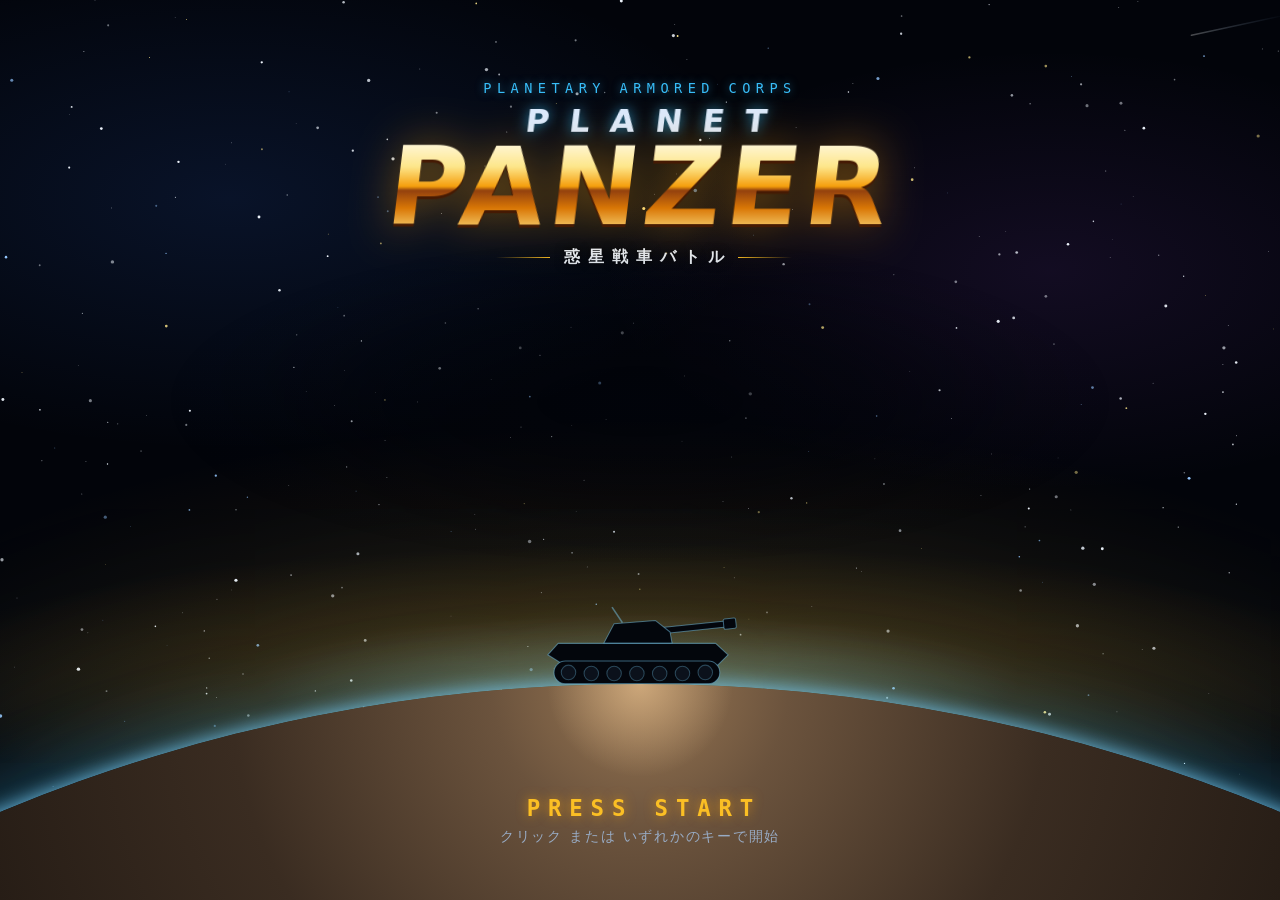
==== commit f19c5855: "PWA対応のService Worker（sw.js）を追加。ネットワーク優先で常に最新のファイルを取り、通信できないときだけ端末内のキャッシュを使う（GitHub Pagesの更新は次の起動で反映）" ====
--- a/index.html
+++ b/index.html
@@ -96,6 +96,18 @@
   <script src="js/game/radar.js" defer></script>
   <script src="js/game/render.js" defer></script>
   <script src="js/main.js" defer></script>
+  <!-- PWA: register the Service Worker (sw.js) after load; hand it the files this first visit
+       loaded so the game also starts offline. Skipped on file:// (unsupported there). -->
+  <script>
+    if ('serviceWorker' in navigator && window.isSecureContext) {
+      window.addEventListener('load', () => {
+        navigator.serviceWorker.register('sw.js').then(() => navigator.serviceWorker.ready).then((reg) => {
+          const urls = [location.href].concat(performance.getEntriesByType('resource').map((e) => e.name));
+          if (reg.active) reg.active.postMessage({ type: 'cache-urls', urls });
+        }).catch(() => {});
+      });
+    }
+  </script>
 </head>
 <body>
   <main class="game-viewport">
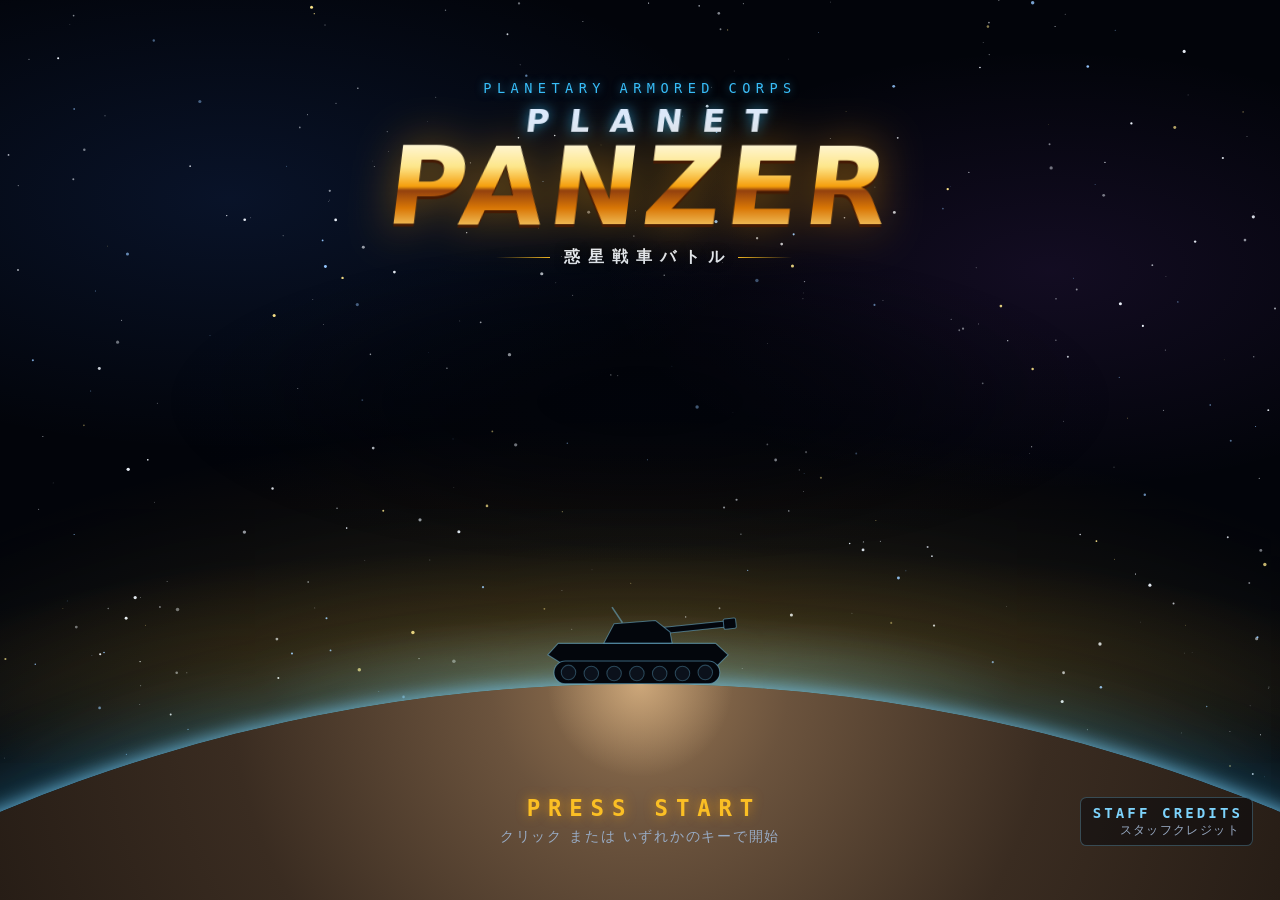
==== commit 060645b0: "タイトル画面にスタッフクレジットを追加。右下の「STAFF CREDITS」から開き、星空の上をエンドロールのように流れる（登場人物：オペレーター ミオ・惑星機甲軍 司令官 ハヤセ将軍・小隊長 あなた" ====
--- a/index.html
+++ b/index.html
@@ -29,6 +29,7 @@
   <link rel="stylesheet" href="css/tuning.css">
   <link rel="stylesheet" href="css/hqbackdrop.css">
   <link rel="stylesheet" href="css/title.css">
+  <link rel="stylesheet" href="css/credits.css">
   <!-- phones: on-screen controls + compact HUD / dialogs (last: overrides the rules above) -->
   <link rel="stylesheet" href="css/touch.css">
   <!-- shared helpers & data first: every later script reads them at load time -->
@@ -45,6 +46,7 @@
   <script src="js/data/equipment.js" defer></script>
   <script src="js/audio.js" defer></script>
   <script src="js/bgm.js" defer></script>
+  <script src="js/creditsBgm.js" defer></script>
   <script src="js/planet/planet.js" defer></script>
   <script src="js/planet/terrain.js" defer></script>
   <script src="js/planet/ground.js" defer></script>
@@ -74,6 +76,7 @@
   <script src="js/tacticalMap.js" defer></script>
   <script src="js/hqBackdrop.js" defer></script>
   <script src="js/planetGlobe.js" defer></script>
+  <script src="js/credits.js" defer></script>
   <script src="js/titleScreen.js" defer></script>
   <script src="js/sortieSelect.js" defer></script>
   <script src="js/planetSelect.js" defer></script>
@@ -406,6 +409,73 @@
         <span class="only-touch" data-en="Tap the screen to start">画面をタップして開始</span>
       </span>
     </p>
+
+    <!-- Link to the staff credits (shown by js/titleScreen.js once the credits are wired up) -->
+    <button type="button" class="title-credits-link" hidden>
+      <span class="title-credits-link-main">STAFF CREDITS</span>
+      <span class="title-credits-link-sub" data-en="Credits">スタッフクレジット</span>
+    </button>
+
+    <!-- Staff credits (js/credits.js, css/credits.css): rolls up over the starfield like the end of
+         a film and stops on the closing line. Operations and medals are filled in from the campaign. -->
+    <section class="title-credits" role="dialog" aria-modal="true" aria-labelledby="credits-heading" hidden>
+      <button type="button" class="credits-close" aria-label="クレジットを閉じる" data-en-aria-label="Close the credits" title="閉じる (Esc)" data-en-title="Close (Esc)">✕</button>
+      <div class="credits-viewport">
+        <div class="credits-track">
+          <header class="credits-block credits-opening">
+            <div class="credits-logo" aria-hidden="true">
+              <span class="credits-logo-top">PLANET</span>
+              <span class="credits-logo-main">PANZER</span>
+            </div>
+            <h2 id="credits-heading" class="credits-title">STAFF CREDITS</h2>
+          </header>
+
+          <section class="credits-block">
+            <h3 class="credits-heading" data-en="Cast">登場人物</h3>
+            <dl class="credits-roles">
+              <div class="credits-role">
+                <dt data-en="Operator">オペレーター</dt>
+                <dd data-en="Mio">ミオ</dd>
+              </div>
+              <div class="credits-role">
+                <dt data-en="Commander, Planetary Armored Corps">惑星機甲軍 司令官</dt>
+                <dd data-en="General Hayase">ハヤセ将軍</dd>
+              </div>
+              <div class="credits-role">
+                <dt data-en="Platoon Commander">小隊長</dt>
+                <dd data-en="You">あなた</dd>
+              </div>
+            </dl>
+          </section>
+
+          <section class="credits-block">
+            <h3 class="credits-heading" data-en="Operations Taken">制圧した作戦</h3>
+            <div class="credits-ops"></div>
+          </section>
+
+          <section class="credits-block">
+            <h3 class="credits-heading" data-en="Medals Earned">獲得した勲章</h3>
+            <div class="credits-medals"></div>
+          </section>
+
+          <section class="credits-block">
+            <h3 class="credits-heading" data-en="Developers">開発者</h3>
+            <ul class="credits-names">
+              <li data-en="Tamuzo">タムゾウ</li>
+              <li>Claude</li>
+            </ul>
+          </section>
+
+          <section class="credits-block credits-closing">
+            <p class="credits-thanks">THANK YOU<br>FOR PLAYING</p>
+          </section>
+        </div>
+      </div>
+      <div class="credits-progress" aria-hidden="true"></div>
+      <div class="credits-end">
+        <button type="button" class="credits-back btn-primary-lg" data-en="Back to title">タイトルへ戻る</button>
+      </div>
+    </section>
   </div>
 
   <!-- Phones are landscape-only: while one is held upright (menus included) everything waits behind
--- a/css/credits.css
+++ b/css/credits.css
@@ -0,0 +1,454 @@
+/* Staff credits (.title-credits in #title-screen) — js/credits.js.
+   The STAFF CREDITS link sits in the title's lower right corner. Opening the credits makes the
+   logo, story, medals and prompt step back (.title-screen.is-credits) and rolls the credits up over
+   the starfield; the roll stops on THANK YOU FOR PLAYING and "back to title" comes up under it. */
+
+/* ---- link on the title ---------------------------------------------------------------------- */
+.title-credits-link {
+  position: absolute;
+  inset-block-end: calc(6% + var(--safe-b, 0px));
+  inset-inline-end: clamp(0.9rem, 3vmin, 1.8rem);
+  z-index: 2;
+  display: grid;
+  justify-items: end;
+  gap: 0.1rem;
+  padding: 0.45rem 0.75rem;
+  border: 1px solid rgb(125 211 252 / 0.28);
+  border-radius: 0.4rem;
+  background: rgb(2 4 10 / 0.45);
+  color: var(--text-muted);
+  font: inherit;
+  cursor: pointer;
+  transition: color 150ms ease, border-color 150ms ease, background-color 150ms ease, filter 0.4s ease;
+  animation: title-fade 0.8s ease-out 4.1s both;
+}
+
+.title-credits-link[hidden] {
+  display: none;
+}
+
+.title-credits-link:hover,
+.title-credits-link:focus-visible {
+  color: var(--text-main);
+  border-color: rgb(125 211 252 / 0.7);
+  background: rgb(14 40 64 / 0.6);
+}
+
+.title-credits-link:focus-visible {
+  outline: 2px solid var(--accent-cyan);
+  outline-offset: 2px;
+}
+
+.title-credits-link-main {
+  font-family: var(--font-mono);
+  font-size: clamp(0.72rem, 1.9vmin, 0.88rem);
+  font-weight: 700;
+  letter-spacing: 0.22em;
+  margin-inline-end: -0.22em;
+  color: #7dd3fc;
+}
+
+.title-credits-link-sub {
+  font-size: clamp(0.6rem, 1.5vmin, 0.72rem);
+  letter-spacing: 0.12em;
+}
+
+/* Out of the way once the game starts, or while the credits are up (through filter: the intro
+   animation holds the opacity) */
+.title-screen.is-starting .title-credits-link,
+.title-screen.is-credits .title-credits-link {
+  filter: opacity(0);
+  pointer-events: none;
+}
+
+/* ---- the title steps back while the credits roll -------------------------------------------- */
+.title-head,
+.title-medals,
+.title-world {
+  transition: opacity 0.6s ease;
+}
+
+/* The prompt's intro animation holds its opacity, so it fades out through filter instead */
+.title-prompt {
+  transition: filter 0.6s ease;
+}
+
+.title-screen.is-credits {
+  cursor: default;
+}
+
+.title-screen.is-credits .title-head,
+.title-screen.is-credits .title-medals {
+  opacity: 0;
+}
+
+.title-screen.is-credits .title-world {
+  opacity: 0.2;
+}
+
+.title-screen.is-credits .title-prompt {
+  filter: opacity(0);
+}
+
+/* ---- credits -------------------------------------------------------------------------------- */
+.title-credits {
+  position: absolute;
+  inset: 0;
+  z-index: 3;
+  cursor: default;
+  background: radial-gradient(ellipse 60% 85% at 50% 50%, rgb(2 4 10 / 0.7), rgb(2 4 10 / 0.35) 70%, transparent);
+  animation: title-fade 0.6s ease-out both;
+}
+
+.title-credits[hidden] {
+  display: none;
+}
+
+/* The roll: lines fade in at the bottom edge and out at the top. A drag moves it by hand. */
+.credits-viewport {
+  position: absolute;
+  inset: 0;
+  overflow: hidden;
+  touch-action: none;
+  -webkit-mask-image: linear-gradient(180deg, transparent, #000 14%, #000 86%, transparent);
+  mask-image: linear-gradient(180deg, transparent, #000 14%, #000 86%, transparent);
+}
+
+.credits-track {
+  position: relative; /* js/credits.js measures the closing line from here */
+  display: grid;
+  justify-items: center;
+  gap: clamp(3.5rem, 16vmin, 7rem);
+  padding-inline: 1rem;
+  text-align: center;
+  will-change: transform;
+  user-select: none;
+  -webkit-user-select: none;
+}
+
+.credits-block {
+  display: grid;
+  justify-items: center;
+  gap: clamp(0.8rem, 3vmin, 1.4rem);
+  inline-size: min(40rem, 100%);
+}
+
+/* Opening: the logo, smaller than on the title */
+.credits-logo {
+  display: grid;
+  justify-items: center;
+  line-height: 0.92;
+  transform: skewX(-7deg);
+}
+
+.credits-logo-top {
+  font-size: clamp(0.75rem, 2.6vmin, 1.4rem);
+  font-weight: 800;
+  letter-spacing: 0.62em;
+  margin-inline-end: -0.62em;
+  color: #dbeafe;
+  text-shadow: 0 0 14px rgb(56 189 248 / 0.7);
+}
+
+.credits-logo-main,
+.credits-thanks {
+  font-weight: 900;
+  background: linear-gradient(180deg, #fffbeb 0%, #fde68a 30%, #f59e0b 50%, #92400e 54%, #d97706 72%, #fde68a 100%);
+  -webkit-background-clip: text;
+  background-clip: text;
+  color: transparent;
+  filter: drop-shadow(0 3px 0 #451a03) drop-shadow(0 0 22px rgb(245 158 11 / 0.45));
+}
+
+.credits-logo-main {
+  font-size: clamp(2rem, 8vmin, 4.6rem);
+  letter-spacing: 0.04em;
+  margin-inline-end: -0.04em;
+}
+
+.credits-title {
+  margin: 0;
+  font-family: var(--font-mono);
+  font-size: clamp(0.85rem, 2.6vmin, 1.2rem);
+  font-weight: 700;
+  letter-spacing: 0.5em;
+  margin-inline-end: -0.5em;
+  color: var(--accent-cyan);
+  text-shadow: 0 0 10px rgb(56 189 248 / 0.6);
+}
+
+/* Section heading: amber caps between two hairlines */
+.credits-heading {
+  margin: 0;
+  display: flex;
+  align-items: center;
+  gap: 0.9em;
+  font-size: clamp(0.75rem, 2.2vmin, 1rem);
+  font-weight: 700;
+  letter-spacing: 0.4em;
+  margin-inline-end: -0.4em;
+  color: var(--accent-bright);
+  text-shadow: 0 0 10px rgb(245 158 11 / 0.5);
+}
+
+.credits-heading::before,
+.credits-heading::after {
+  content: "";
+  inline-size: clamp(1.5rem, 6vmin, 3.5rem);
+  block-size: 1px;
+  background: linear-gradient(90deg, transparent, var(--accent-bright));
+}
+
+.credits-heading::after {
+  background: linear-gradient(90deg, var(--accent-bright), transparent);
+  margin-inline-start: -0.4em; /* the trailing letter-spacing sits before it */
+}
+
+html[lang="en"] .credits-heading {
+  letter-spacing: 0.25em;
+  margin-inline-end: -0.25em;
+}
+
+html[lang="en"] .credits-heading::after {
+  margin-inline-start: -0.25em;
+}
+
+/* Cast: role over name */
+.credits-roles {
+  margin: 0;
+  display: grid;
+  gap: clamp(1rem, 3.5vmin, 1.8rem);
+}
+
+.credits-role {
+  display: grid;
+  gap: 0.2rem;
+}
+
+.credits-role dt {
+  font-size: clamp(0.72rem, 2vmin, 0.92rem);
+  letter-spacing: 0.2em;
+  color: var(--text-muted);
+}
+
+.credits-role dd,
+.credits-names li {
+  margin: 0;
+  font-size: clamp(1.15rem, 4vmin, 1.9rem);
+  font-weight: 800;
+  letter-spacing: 0.12em;
+  color: var(--text-main);
+  text-shadow: 0 0 14px rgb(125 211 252 / 0.35);
+}
+
+/* Operations taken, planet by planet */
+.credits-ops {
+  display: grid;
+  gap: clamp(1.4rem, 5vmin, 2.4rem);
+}
+
+.credits-planet {
+  display: grid;
+  justify-items: center;
+  gap: 0.5rem;
+}
+
+.credits-planet-head {
+  display: flex;
+  align-items: center;
+  gap: 0.6rem;
+}
+
+.credits-planet-head .planet-globe {
+  --globe-size: clamp(1.8rem, 5.5vmin, 2.8rem);
+}
+
+.credits-planet-name {
+  font-size: clamp(0.95rem, 3vmin, 1.4rem);
+  letter-spacing: 0.14em;
+  text-shadow: 0 0 10px currentColor;
+}
+
+.credits-op-list {
+  margin: 0;
+  padding: 0;
+  list-style: none;
+  display: grid;
+  gap: 0.45rem;
+}
+
+.credits-op {
+  font-size: clamp(0.95rem, 3vmin, 1.35rem);
+  font-weight: 700;
+  letter-spacing: 0.06em;
+  color: var(--text-main);
+}
+
+.credits-none {
+  margin: 0;
+  font-size: clamp(0.75rem, 2.2vmin, 0.95rem);
+  letter-spacing: 0.15em;
+  color: rgb(152 171 196 / 0.75);
+}
+
+/* Medals: all of them in a row, then the count of each metal */
+.credits-medals {
+  display: grid;
+  justify-items: center;
+  gap: 0.9rem;
+}
+
+.credits-medal-row {
+  display: flex;
+  justify-content: center;
+  flex-wrap: wrap;
+  gap: clamp(0.35rem, 1.4vmin, 0.8rem);
+}
+
+.credits-medal .medal {
+  inline-size: clamp(1.9rem, 6vmin, 3rem);
+}
+
+.credits-medal-tally {
+  margin: 0;
+  display: flex;
+  justify-content: center;
+  flex-wrap: wrap;
+  gap: 0.3rem 1.2rem;
+  font-size: clamp(0.78rem, 2.3vmin, 1rem);
+  font-weight: 700;
+  letter-spacing: 0.08em;
+}
+
+.credits-medal-count[data-rank="S"] { color: #fde68a; }
+.credits-medal-count[data-rank="A"] { color: #e2e8f0; }
+.credits-medal-count[data-rank="B"] { color: #f0a46b; }
+.credits-medal-count[data-rank="C"] { color: #94a3b8; }
+
+/* Developers */
+.credits-names {
+  margin: 0;
+  padding: 0;
+  list-style: none;
+  display: grid;
+  gap: clamp(0.6rem, 2.2vmin, 1rem);
+}
+
+/* Closing line: where the roll stops, in the middle of the screen. Half a screen of space before
+   it, so everything above has rolled out of sight by then and it stands alone. */
+.credits-closing {
+  margin-block-start: 50vh;
+  padding-block: 1rem;
+}
+
+.credits-thanks {
+  margin: 0;
+  font-size: clamp(2rem, 9vmin, 5rem);
+  line-height: 1.05;
+  letter-spacing: 0.08em;
+  margin-inline-end: -0.08em;
+}
+
+/* ---- controls over the roll ----------------------------------------------------------------- */
+.credits-close {
+  position: absolute;
+  inset-block-start: calc(clamp(0.7rem, 2.5vmin, 1.4rem) + var(--safe-t, 0px));
+  inset-inline-end: clamp(0.9rem, 3vmin, 1.8rem);
+  z-index: 1;
+  inline-size: 2.5rem;
+  block-size: 2.5rem;
+  display: grid;
+  place-items: center;
+  border: 1px solid rgb(125 211 252 / 0.35);
+  border-radius: 50%;
+  background: rgb(2 4 10 / 0.6);
+  color: var(--text-main);
+  font: inherit;
+  font-size: 1.05rem;
+  cursor: pointer;
+  transition: border-color 150ms ease, background-color 150ms ease;
+}
+
+.credits-close:hover,
+.credits-close:focus-visible {
+  border-color: rgb(125 211 252 / 0.8);
+  background: rgb(14 40 64 / 0.8);
+}
+
+.credits-close:focus-visible,
+.credits-back:focus-visible {
+  outline: 2px solid var(--accent-cyan);
+  outline-offset: 2px;
+}
+
+/* How far the roll has come: a hairline along the top edge */
+.credits-progress {
+  position: absolute;
+  inset-block-start: 0;
+  inset-inline-start: 0;
+  inline-size: calc(var(--p, 0) * 100%);
+  block-size: 2px;
+  background: linear-gradient(90deg, rgb(56 189 248 / 0.2), var(--accent-cyan));
+  pointer-events: none;
+}
+
+/* "Back to title": comes up under the closing line once the roll has stopped */
+.credits-end {
+  position: absolute;
+  inset-inline: 1rem;
+  inset-block-end: calc(8% + var(--safe-b, 0px));
+  display: flex;
+  justify-content: center;
+  visibility: hidden;
+  opacity: 0;
+  transform: translateY(0.5rem);
+  transition: opacity 0.6s ease, transform 0.6s ease, visibility 0s linear 0.6s;
+}
+
+.credits-end.is-shown {
+  visibility: visible;
+  opacity: 1;
+  transform: none;
+  transition: opacity 0.6s ease 0.3s, transform 0.6s ease 0.3s, visibility 0s;
+}
+
+/* Landscape phones: shorter, tighter roll */
+@media (max-height: 560px) {
+  .title-credits-link {
+    inset-block-end: calc(3% + var(--safe-b, 0px));
+    padding: 0.3rem 0.55rem;
+  }
+
+  .title-credits-link-sub {
+    display: none;
+  }
+
+  .credits-track {
+    gap: 3rem;
+  }
+
+  .credits-end {
+    inset-block-end: calc(5% + var(--safe-b, 0px));
+  }
+
+  .credits-back {
+    padding-block: 0.5rem;
+    font-size: 0.9rem;
+  }
+}
+
+@media (prefers-reduced-motion: reduce) {
+  .title-credits-link,
+  .title-credits {
+    animation: none;
+  }
+
+  .title-head,
+  .title-medals,
+  .title-world,
+  .title-prompt,
+  .credits-end,
+  .credits-end.is-shown {
+    transition: none;
+  }
+}
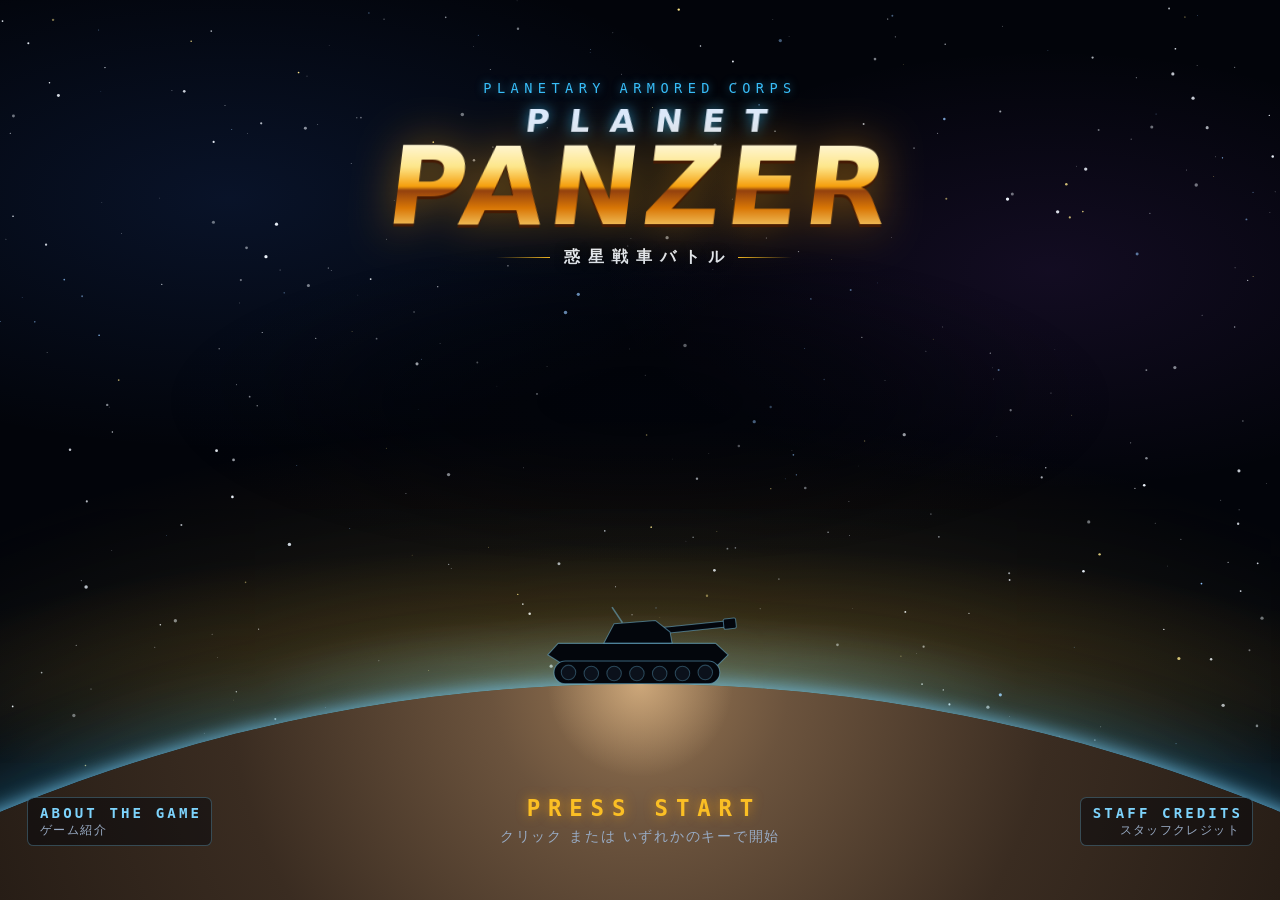
==== commit b7f017a9: "ランディングページ（lp/）を追加し、タイトル画面の左下に「ABOUT THE GAME／ゲーム紹介」のリンクを設置。LPはタイトル画面と同じ星空・地平線・戦車のヒーロー（プリヘッド・キャッチ・デッキ" ====
--- a/index.html
+++ b/index.html
@@ -410,6 +410,12 @@
       </span>
     </p>
 
+    <!-- Link to the landing page (lp/: the game's introduction page, Japanese), lower left -->
+    <a class="title-lp-link" href="lp/">
+      <span class="title-corner-link-main" data-en="ABOUT THE GAME">ABOUT THE GAME</span>
+      <span class="title-corner-link-sub" data-en="Game info (Japanese)">ゲーム紹介</span>
+    </a>
+
     <!-- Link to the staff credits (shown by js/titleScreen.js once the credits are wired up) -->
     <button type="button" class="title-credits-link" hidden>
       <span class="title-credits-link-main">STAFF CREDITS</span>
--- a/css/credits.css
+++ b/css/credits.css
@@ -3,8 +3,9 @@
    logo, story, medals and prompt step back (.title-screen.is-credits) and rolls the credits up over
    the starfield; the roll stops on THANK YOU FOR PLAYING and "back to title" comes up under it. */
 
-/* ---- link on the title ---------------------------------------------------------------------- */
-.title-credits-link {
+/* ---- corner links on the title: STAFF CREDITS (lower right), ABOUT THE GAME → lp/ (lower left) */
+.title-credits-link,
+.title-lp-link {
   position: absolute;
   inset-block-end: calc(6% + var(--safe-b, 0px));
   inset-inline-end: clamp(0.9rem, 3vmin, 1.8rem);
@@ -23,23 +24,34 @@
   animation: title-fade 0.8s ease-out 4.1s both;
 }
 
+.title-lp-link {
+  inset-inline-end: auto;
+  inset-inline-start: clamp(0.9rem, 3vmin, 1.8rem);
+  justify-items: start;
+  text-decoration: none;
+}
+
 .title-credits-link[hidden] {
   display: none;
 }
 
 .title-credits-link:hover,
-.title-credits-link:focus-visible {
+.title-credits-link:focus-visible,
+.title-lp-link:hover,
+.title-lp-link:focus-visible {
   color: var(--text-main);
   border-color: rgb(125 211 252 / 0.7);
   background: rgb(14 40 64 / 0.6);
 }
 
-.title-credits-link:focus-visible {
+.title-credits-link:focus-visible,
+.title-lp-link:focus-visible {
   outline: 2px solid var(--accent-cyan);
   outline-offset: 2px;
 }
 
-.title-credits-link-main {
+.title-credits-link-main,
+.title-corner-link-main {
   font-family: var(--font-mono);
   font-size: clamp(0.72rem, 1.9vmin, 0.88rem);
   font-weight: 700;
@@ -48,7 +60,8 @@
   color: #7dd3fc;
 }
 
-.title-credits-link-sub {
+.title-credits-link-sub,
+.title-corner-link-sub {
   font-size: clamp(0.6rem, 1.5vmin, 0.72rem);
   letter-spacing: 0.12em;
 }
@@ -56,7 +69,9 @@
 /* Out of the way once the game starts, or while the credits are up (through filter: the intro
    animation holds the opacity) */
 .title-screen.is-starting .title-credits-link,
-.title-screen.is-credits .title-credits-link {
+.title-screen.is-credits .title-credits-link,
+.title-screen.is-starting .title-lp-link,
+.title-screen.is-credits .title-lp-link {
   filter: opacity(0);
   pointer-events: none;
 }
@@ -414,12 +429,14 @@
 
 /* Landscape phones: shorter, tighter roll */
 @media (max-height: 560px) {
-  .title-credits-link {
+  .title-credits-link,
+  .title-lp-link {
     inset-block-end: calc(3% + var(--safe-b, 0px));
     padding: 0.3rem 0.55rem;
   }
 
-  .title-credits-link-sub {
+  .title-credits-link-sub,
+  .title-corner-link-sub {
     display: none;
   }
 
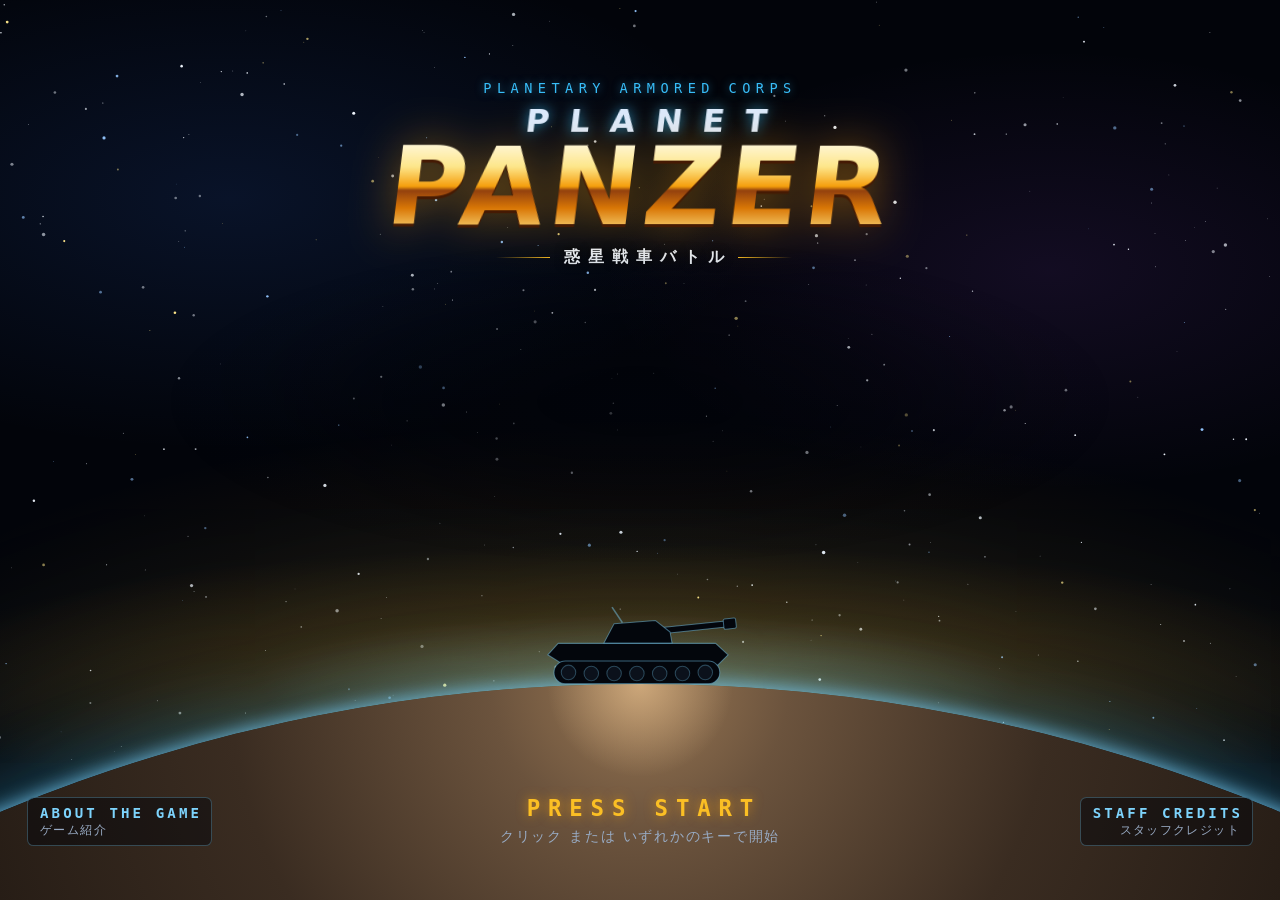
==== commit dc99a054: "敵戦車を種類ごとの専用デザインで描き分けるように（js/enemyLooks.js）。これまで敵は自機と同じ形で色と大きさだけが違っていたのを、軽戦車（矢じり型の車体・レーシングストライプ・細長い機関" ====
--- a/index.html
+++ b/index.html
@@ -56,6 +56,7 @@
   <script src="js/planet/hq.js" defer></script>
   <script src="js/planet/zones.js" defer></script>
   <script src="js/planet/weather.js" defer></script>
+  <script src="js/enemyLooks.js" defer></script>
   <script src="js/tank.js" defer></script>
   <script src="js/combat/combat.js" defer></script>
   <script src="js/combat/bases.js" defer></script>
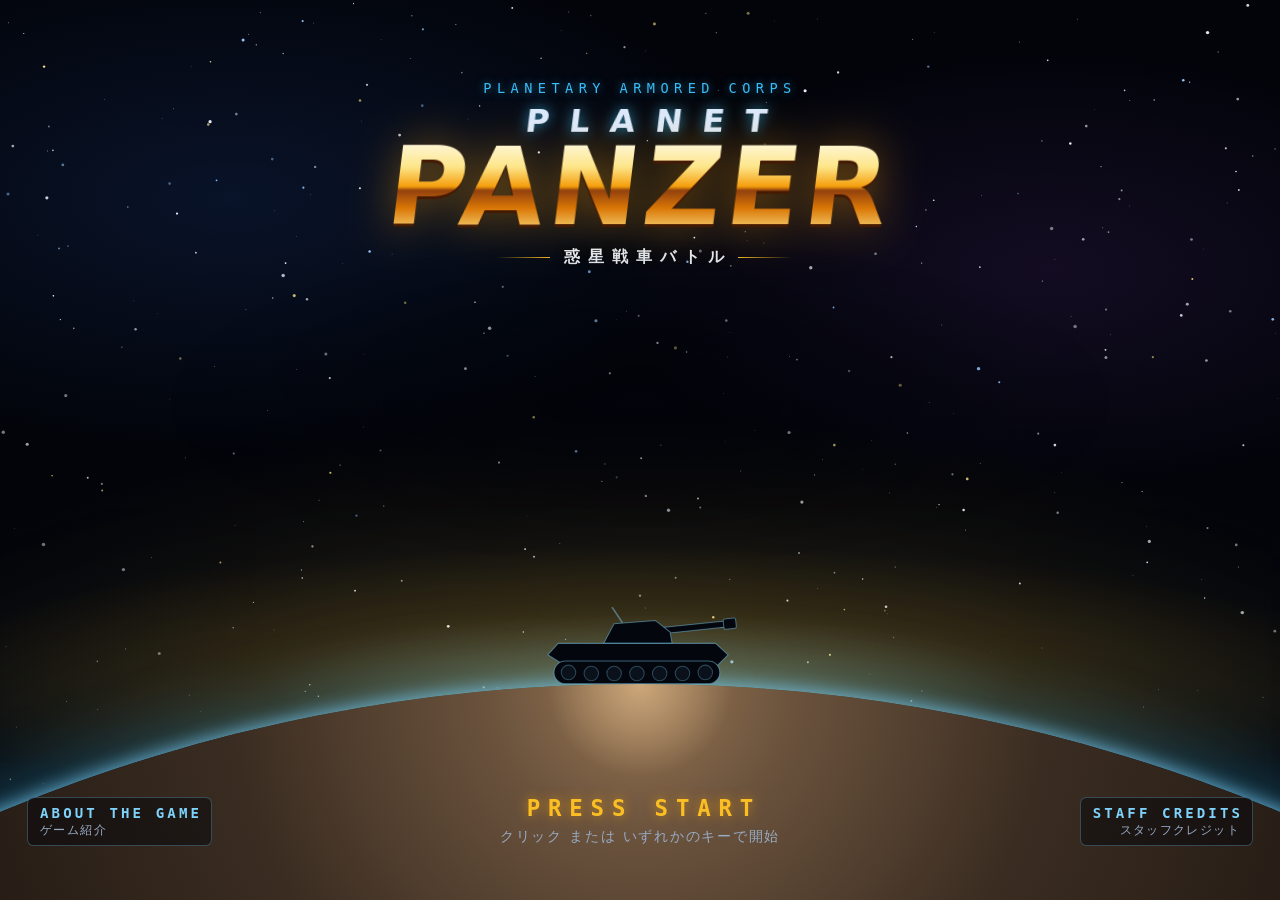
==== commit e2c0aefb: "自機がやられたとき、すぐにゲームオーバー画面へ切り替えず約4秒の撃破演出を入れるように（js/combat/wreck.js）。被弾の瞬間はスローモーションで大爆発と画面の揺れ、砲塔が回転しながら吹き" ====
--- a/index.html
+++ b/index.html
@@ -64,6 +64,7 @@
   <script src="js/combat/enemyAI.js" defer></script>
   <script src="js/combat/effects.js" defer></script>
   <script src="js/combat/ice.js" defer></script>
+  <script src="js/combat/wreck.js" defer></script>
   <script src="js/combat/city.js" defer></script>
   <script src="js/combat/sweep.js" defer></script>
   <script src="js/squad.js" defer></script>
